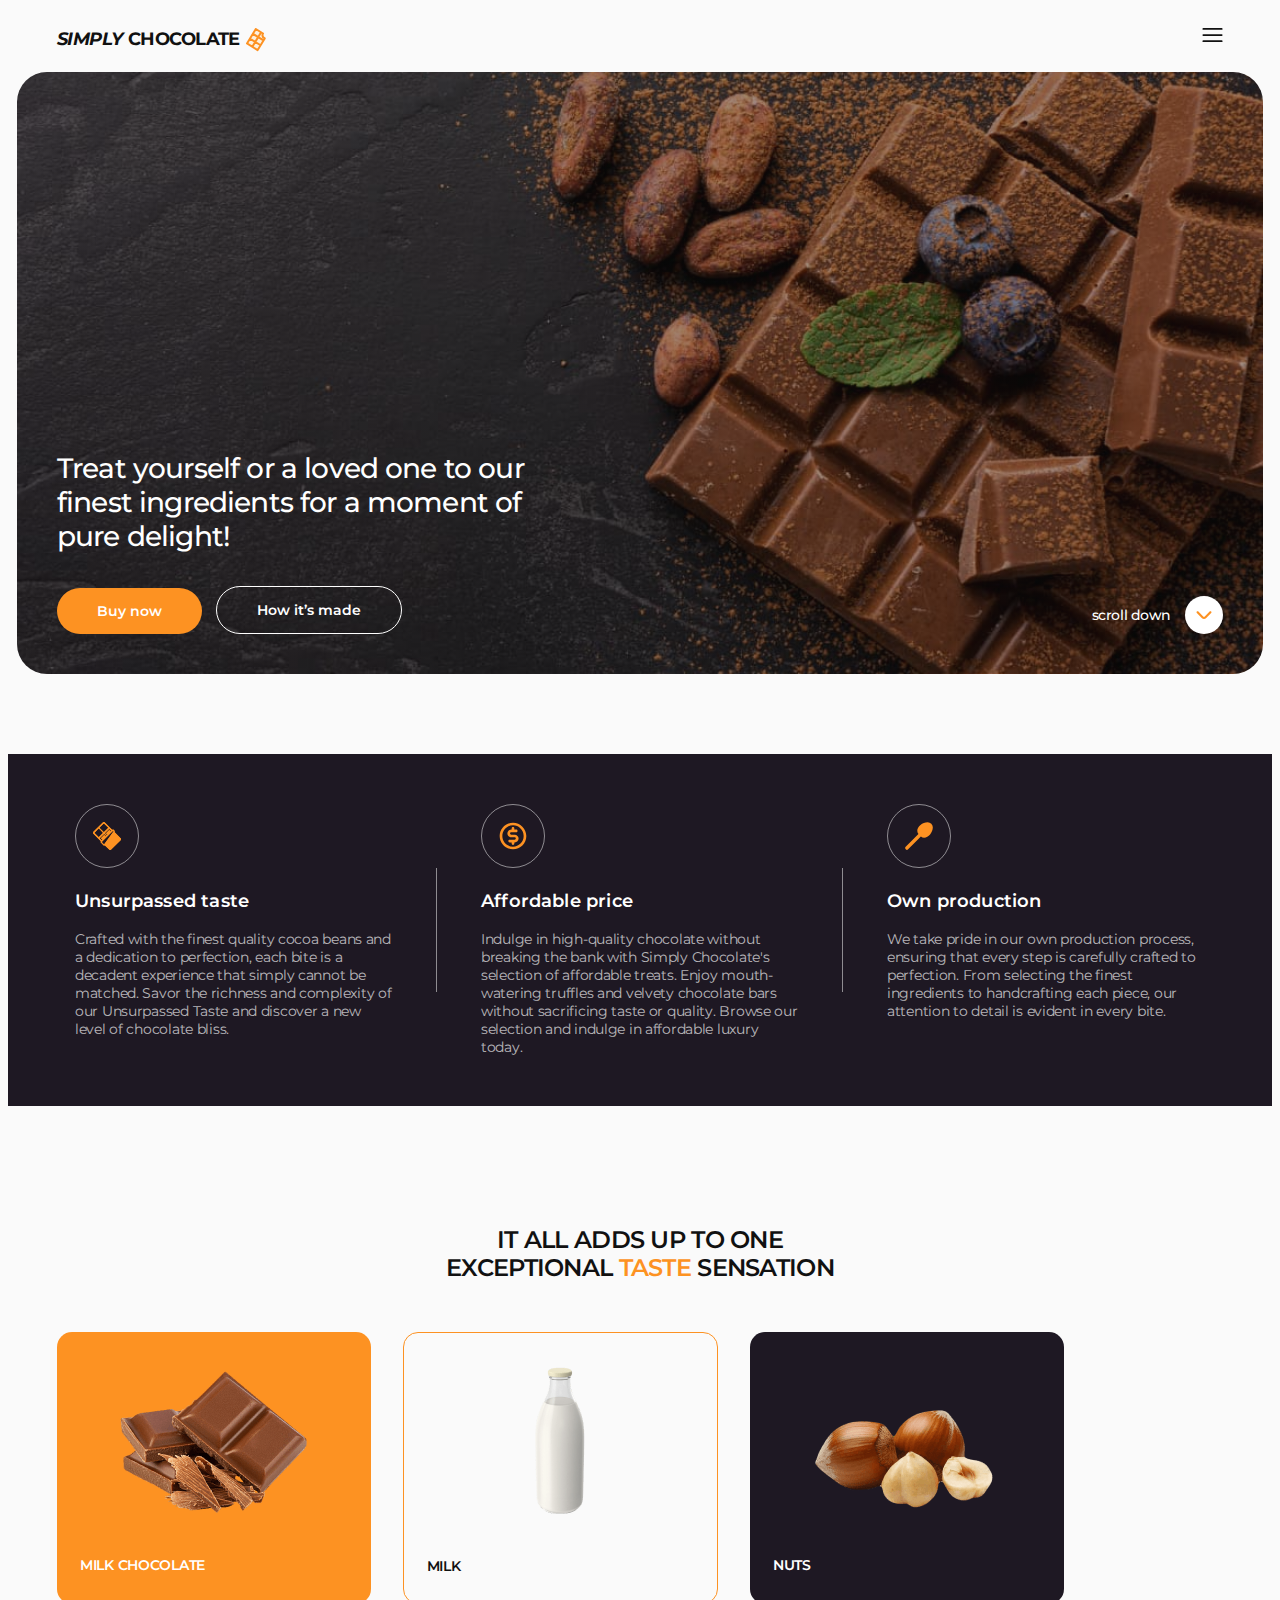
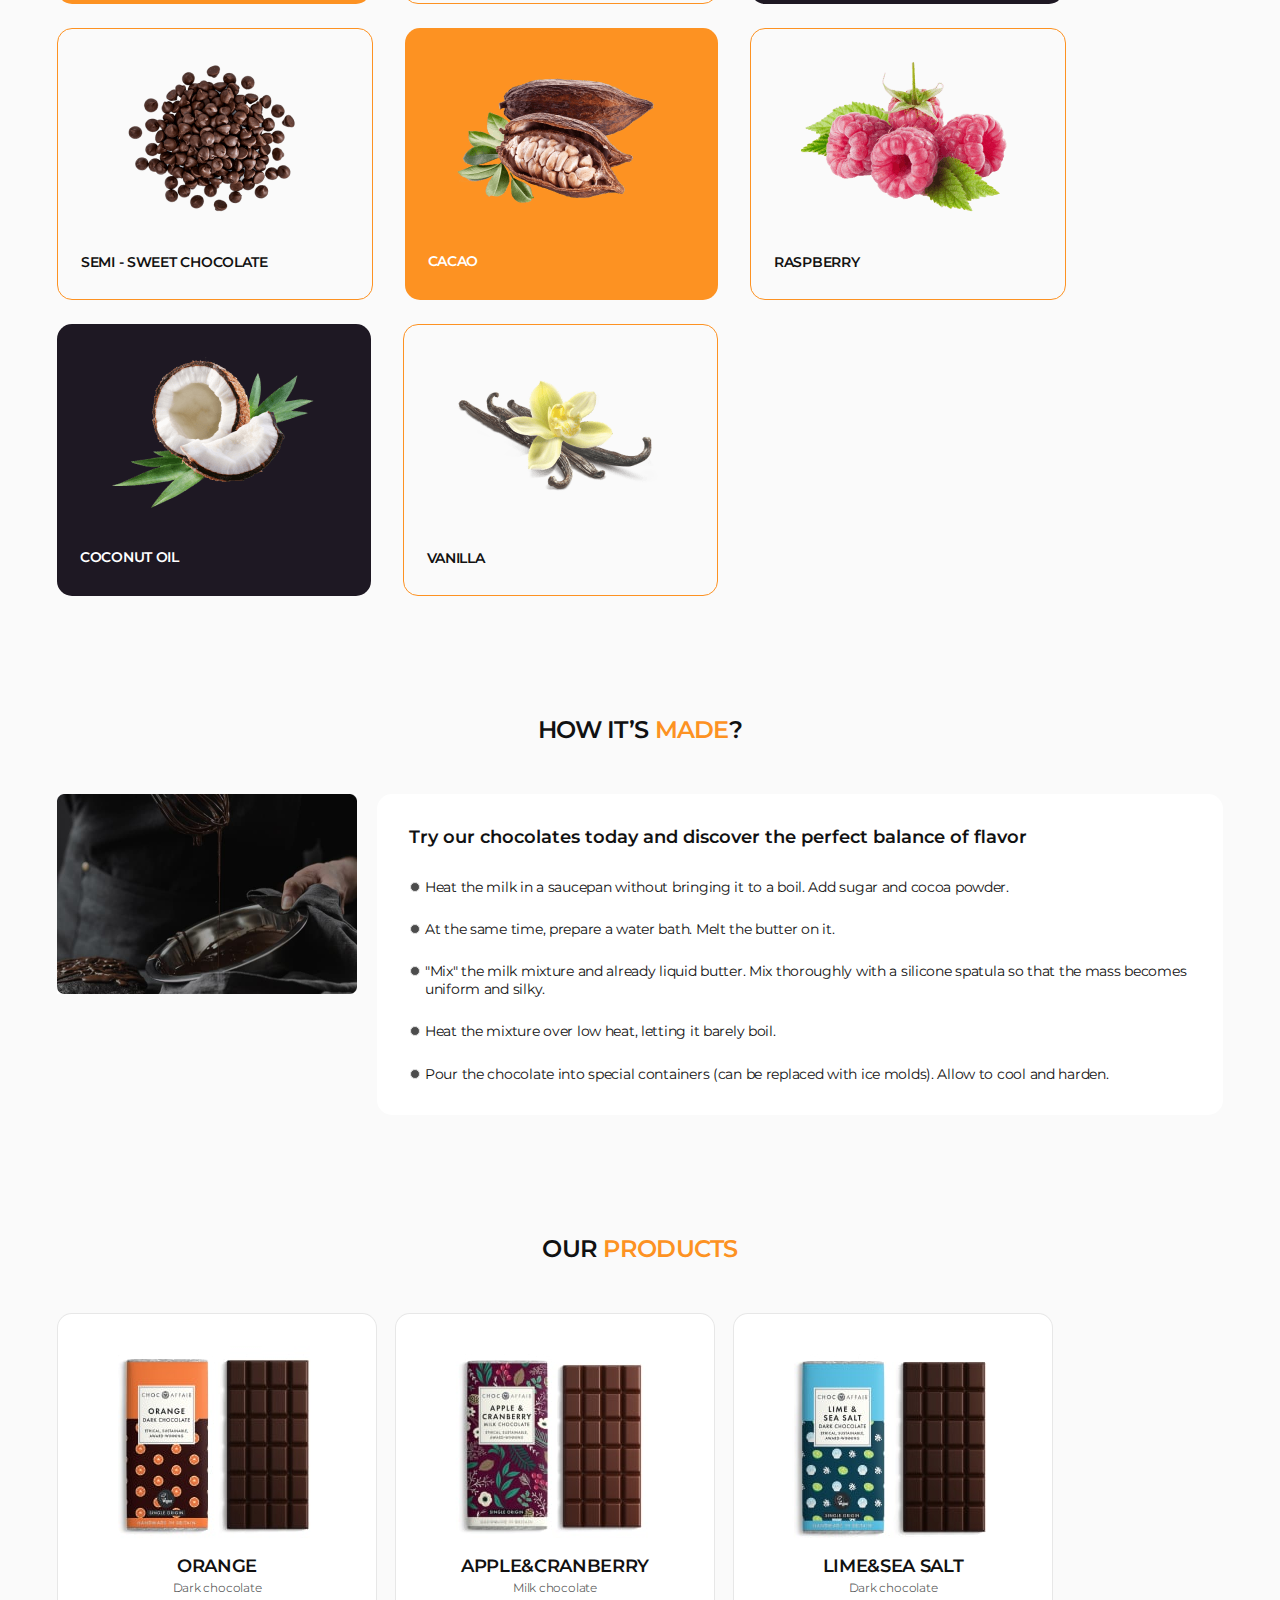
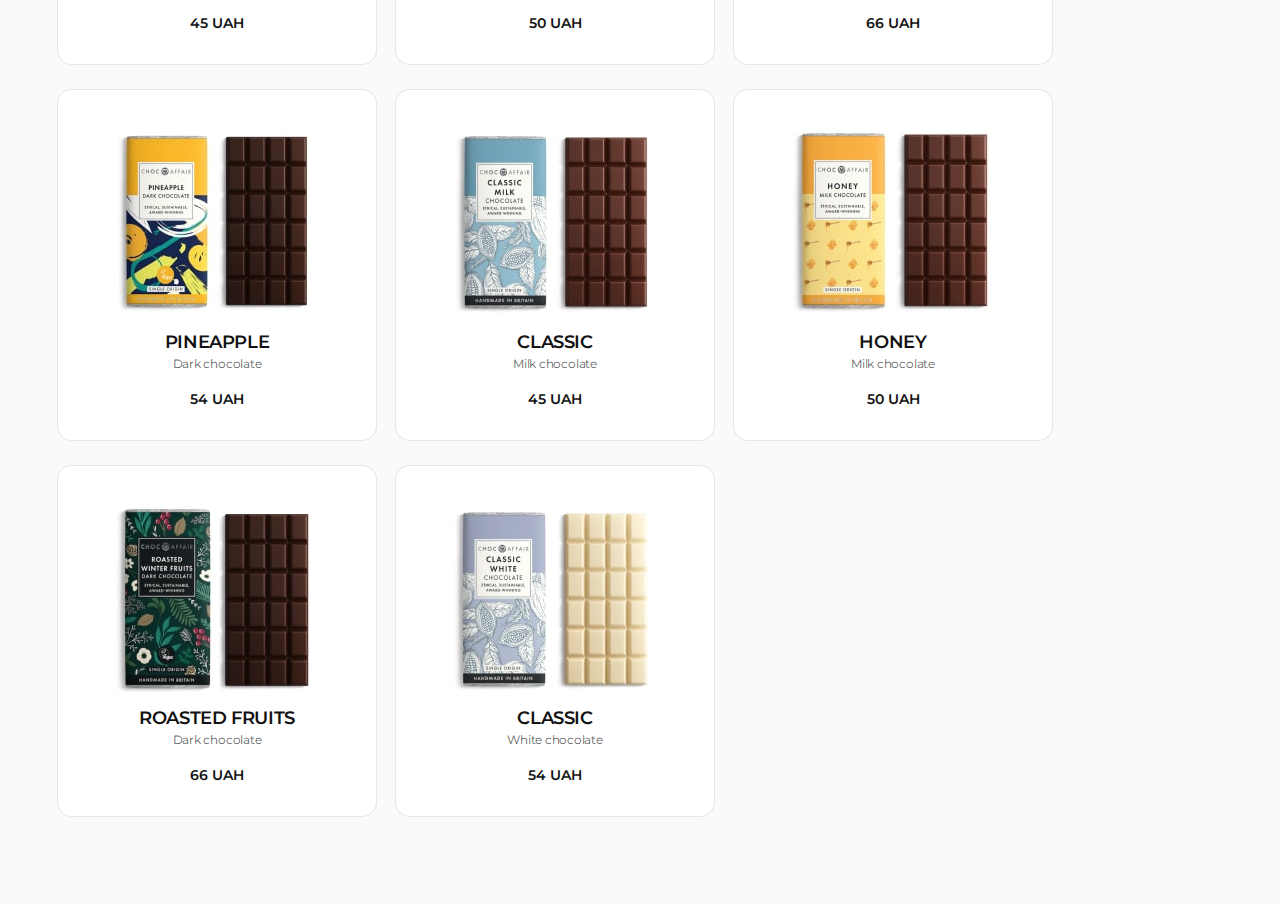
==== index.html @ cc2ca5e6 "mob-menu" ====
<!DOCTYPE html>
<html lang="en">

<head>
    <meta charset="UTF-8">
    <meta name="viewport" content="width=device-width, initial-scale=1.0">
    <title>Chocolate</title>

    <link rel="preconnect" href="https://fonts.googleapis.com">
    <link rel="preconnect" href="https://fonts.gstatic.com" crossorigin>
    <link href="https://fonts.googleapis.com/css2?family=Montserrat:ital,wght@0,100..900;1,100..900&display=swap"
        rel="stylesheet">

    <link rel="stylesheet" href="https://cdnjs.cloudflare.com/ajax/libs/modern-normalize/3.0.1/modern-normalize.min.css"
        integrity="sha512-q6WgHqiHlKyOqslT/lgBgodhd03Wp4BEqKeW6nNtlOY4quzyG3VoQKFrieaCeSnuVseNKRGpGeDU3qPmabCANg=="
        crossorigin="anonymous" referrerpolicy="no-referrer" />

    <link rel="stylesheet" href="./css/styles.css">

</head>

<body>
    <header class="header">
        <div class="container header-container">
            <nav class="header-navigation">
                <a class="header-logo link" href=""><span class="header-logo-italic">SIMPLY</span> CHOCOLATE<img
                        src="./images/logo-chocolate.svg" alt="litle logo"></a>
                <ul class="header-menu list">
                    <li class="header-menu-item"><a class="header-menu-link link" href="">Home</a></li>
                    <li class="header-menu-item"><a class="header-menu-link link" href="#made">How it’s made?</a></li>
                    <li class="header-menu-item"><a class="header-menu-link link" href="#loved">Chocolate is loved</a>
                    </li>
                </ul>
            </nav>
            <ul class="header-soc list">
                <li class="header-soc-item">
                    <a 
                    class="header-soc-link link"
                    href="" target="_blank"
                    rel="noopener noreferrer nofollow"
                    aria-label="Instagram">
                        <svg class="header-soc-icon" width="24" height="24">
                            <use href="./images/icons.svg#icon-Instagram"></use>
                        </svg>
                    </a></li>
                <li class="header-soc-item"><a class="header-soc-link link" href="" target="_blank"
                        rel="noopener noreferrer nofollow" aria-label="Facebook">
                        <svg class="header-soc-icon" width="24" height="24">
                            <use href="./images/icons.svg#icon-Facebook"></use>
                        </svg>
                    </a></li>
                <li class="header-soc-item"><a class="header-soc-link link" href="" target="_blank"
                        rel="noopener noreferrer nofollow" aria-label="Twitter">
                        <svg class="header-soc-icon" width="24" height="24">
                            <use href="./images/icons.svg#icon-Twitter"></use>
                        </svg>
                    </a></li>
            </ul>
            <button type="button" class="menu-open-btn">
                <svg class="header-menu-open-btn" width="28" height="28">
                    <use href="./images/icons.svg#icon-menu-open-btn"></use>
                </svg>
            </button>          
        </div>

        <div class="mob-menu">
            <div>
                <button type="button" class="menu-close-btn">
                    <svg class="mob-menu-close-btn" width="28" height="28">
                        <use href="./images/icons.svg#icon-x-close-1"></use>
                    </svg>
                </button>
                <ul class="mob-menu-list list">
                    <li class="mob-menu-item"><a class="mob-menu-link link" href="">Home</a></li>
                    <li class="mob-menu-item"><a class="mob-menu-link link" href="#made">How it’s made?</a></li>
                    <li class="mob-menu-item"><a class="mob-menu-link link" href="#loved">Chocolate is loved</a>
                    </li>
                </ul>
            </div>
            <ul class="mob-soc list">
                <li class="mob-soc-item">
                    <a 
                    class="mob-soc-link link"
                    href="" target="_blank"
                    rel="noopener noreferrer nofollow"
                    aria-label="Instagram">
                        <svg class="mob-soc-icon" width="24" height="24">
                            <use href="./images/icons.svg#icon-Instagram"></use>
                        </svg>
                    </a></li>
                <li class="mob-soc-item"><a class="mob-soc-link link" href="" target="_blank"
                        rel="noopener noreferrer nofollow" aria-label="Facebook">
                        <svg class="mob-soc-icon" width="24" height="24">
                            <use href="./images/icons.svg#icon-Facebook"></use>
                        </svg>
                    </a></li>
                <li class="mob-soc-item"><a class="mob-soc-link link" href="" target="_blank"
                        rel="noopener noreferrer nofollow" aria-label="Twitter">
                        <svg class="mob-soc-icon" width="24" height="24">
                            <use href="./images/icons.svg#icon-Twitter"></use>
                        </svg>
                    </a></li>
            </ul>
        </div>
        
    </header>
    <main>
        <section class="hero">
            <div class="container hero-container">
                <h1 class="hero-title">Treat yourself or a loved one to
                    our finest ingredients for a moment
                    of pure delight!</h1>
                <div class="hero-buttons">
                    <button class="hero-bye-btn" type="button">Buy now</button>
                    <a href="#made" class="hero-anchor-btn link">How it’s made</a>
                    <a href="#footer" class="hero-bottom-btn link">scroll down</a>
                </div>
            </div>
        </section>
        <section class="features">
            <div class="container">
                <h2 class="visually-hidden">Features</h2>
                <ul class="features-list list">
                    <li class="features-item">
                        <div class="feature-icon-wrap">
                            <svg class="feature-icon" width="28" height="28">
                                <use href="./images/icons.svg#icon-Chocolate-bar"></use>
                            </svg>
                        </div>
                        <h3 class="features-subtitle">Unsurpassed taste</h3>
                        <p class="features-text">Crafted with the finest quality cocoa beans and a dedication to
                            perfection,
                            each bite is a
                            decadent experience that simply cannot be matched. Savor the richness and complexity of our
                            Unsurpassed Taste and discover a new level of chocolate bliss.</p>
                    </li>
                    <li class="features-item">
                        <div class="feature-icon-wrap">
                            <svg class="feature-icon" width="28" height="28">
                                <use href="./images/icons.svg#icon-Coin"></use>
                            </svg>
                        </div>
                        <h3 class="features-subtitle">Affordable price</h3>
                        <p class="features-text">Indulge in high-quality chocolate without breaking the bank with Simply
                            Chocolate's selection of
                            affordable treats. Enjoy mouth-watering truffles and velvety chocolate bars without
                            sacrificing
                            taste or quality. Browse our selection and indulge in affordable luxury today.</p>
                    </li>
                    <li class="features-item">
                        <div class="feature-icon-wrap">
                            <svg class="feature-icon" width="28" height="28">
                                <use href="./images/icons.svg#icon-Spoon"></use>
                            </svg>
                        </div>
                        <h3 class="features-subtitle">Own production</h3>
                        <p class="features-text">We take pride in our own production process, ensuring that every step
                            is
                            carefully crafted to
                            perfection. From selecting the finest ingredients to handcrafting each piece, our attention
                            to
                            detail is evident in every bite.</p>
                    </li>
                </ul>
            </div>
        </section>
        <section class="taste">
            <div class="container">
                <h2 class="taste-title section-title">It all adds up to one exceptional <span>taste</span> sensation
                </h2>
                <ul class="taste-list list">
                    <li class="taste-item">
                        <img class="taste-img" 
                        srcset="
                        ./images/taste-img-1.png 1x, 
                        ./images/taste-img-1-2x.png 2x"
                        src="./images/taste-img-1.png" alt="Milk chocolate" width="214"
                            height="160">
                        <h3 class="taste-subtitle">Milk chocolate</h3>
                    </li>
                    <li class="taste-item">
                        <img class="taste-img" 
                        srcset="
                        ./images/taste-img-2.png 1x, 
                        ./images/taste-img-2-2x.png 2x"
                        src="./images/taste-img-2.png" alt="Milk" width="214" height="160">
                        <h3 class="taste-subtitle">Milk</h3>
                    </li>
                    <li class="taste-item">                        
                        <img class="taste-img" 
                        srcset="
                        ./images/taste-img-3.png 1x, 
                        ./images/taste-img-3-2x.png 2x"
                        src="./images/taste-img-3.png" alt="Nuts" width="214" height="160">
                        <h3 class="taste-subtitle">Nuts</h3>
                    </li>
                    <li class="taste-item">                        
                        <img class="taste-img" 
                        srcset="
                        ./images/taste-img-4.png 1x, 
                        ./images/taste-img-4-2x.png 2x"
                        src="./images/taste-img-4.png" alt="Semi - sweet chocolate" width="214"
                            height="160">
                        <h3 class="taste-subtitle">Semi - sweet chocolate</h3>
                    </li>
                    <li class="taste-item">                        
                        <img class="taste-img" 
                        srcset="
                        ./images/taste-img-5.png 1x, 
                        ./images/taste-img-5-2x.png 2x"
                        src="./images/taste-img-5.png" alt="Cacao" width="214" height="160">
                        <h3 class="taste-subtitle">Cacao</h3>
                    </li>
                    <li class="taste-item">                        
                        <img class="taste-img" 
                        srcset="
                        ./images/taste-img-6.png 1x, 
                        ./images/taste-img-6-2x.png 2x"
                        src="./images/taste-img-6.png" alt="Raspberry" width="214" height="160">
                        <h3 class="taste-subtitle">Raspberry</h3>
                    </li>
                    <li class="taste-item">
                        <img class="taste-img" 
                        srcset="
                        ./images/taste-img-7.png 1x, 
                        ./images/taste-img-7-2x.png 2x"
                        src="./images/taste-img-7.png" alt="Coconut oil" width="214"
                            height="160">
                        <h3 class="taste-subtitle">Coconut oil</h3>
                    </li>
                    <li class="taste-item">
                        <img class="taste-img" 
                        srcset="
                        ./images/taste-img-8.png 1x, 
                        ./images/taste-img-8-2x.png 2x"
                        src="./images/taste-img-8.png" alt="Vanilla" width="214"
                            height="160">
                        <h3 class="taste-subtitle">Vanilla</h3>
                    </li>
                </ul>
            </div>
        </section>
        <section class="made" id="made">
            <div class="container">
                <h2 class="made-title section-title">How it’s <span>made</span>?</h2>
                <div class="made-wrap">
                    <picture class="made-picture">
                        <source srcset="./images/made-image.jpg 1x, ./images/made-image.jpg 2x" media="(min-width: 1166px)">
                        <source srcset="./images/made-image-tab.jpg 1x, ./images/made-image-tab.jpg 2x" media="(min-width: 768px)">
                        <source srcset="./images/made-image-mob.jpg 1x, ./images/made-image-mob.jpg 2x" media="(max-width: 767px)">
                        <img class="made-img" src="./images/made-image-tab.jpg.jpg" alt="liquid chocolate" width="614" height="400">
                    </picture>
                    <div class="made-content">
                        <h3 class="made-subtitle">Try our chocolates today and discover the perfect balance of flavor
                        </h3>
                        <ul class="made-list list">
                            <li class="made-item">
                                <p class="made-item-text">Heat the milk in a saucepan without bringing it to a boil. Add
                                    sugar and
                                    cocoa powder.</p>
                            </li>
                            <li class="made-item">
                                <p class="made-item-text">At the same time, prepare a water bath. Melt the butter on it.
                                </p>
                            </li>
                            <li class="made-item">
                                <p class="made-item-text">"Mix" the milk mixture and already liquid butter. Mix
                                    thoroughly with a
                                    silicone spatula so that
                                    the mass becomes uniform and silky.</p>
                            </li>
                            <li class="made-item">
                                <p class="made-item-text">Heat the mixture over low heat, letting it barely boil.</p>
                            </li>
                            <li class="made-item">
                                <p class="made-item-text">Pour the chocolate into special containers (can be replaced
                                    with ice
                                    molds). Allow to cool and
                                    harden.</p>
                            </li>
                        </ul>
                    </div>
                </div>
            </div>
        </section>
        <section class="products">
            <div class="container">
                <h2 class="products-title section-title">Our <span>products</span></h2>
                <ul class="products-list list">
                    <li class="products-item">
                        <img class="products-img" 
                        srcset="
                        ./images/products-img-1.jpg 1x, 
                        ./images/products-img-1-2x.jpg 2x"
                        src="./images/products-img-1.jpg" alt="Orange" width="230"
                            height="201">
                        <h3 class="products-subtitle">Orange</h3>
                        <p class="products-item-text">Dark chocolate</p>
                        <span class="products-item-price">45 UAH</span>
                    </li>
                    <li class="products-item">
                        <img class="products-img" 
                        srcset="
                        ./images/products-img-2.jpg 1x, 
                        ./images/products-img-2-2x.jpg 2x"
                        src="./images/products-img-2.jpg" alt="Apple&cranberry" width="230"
                            height="201">
                        <h3 class="products-subtitle">Apple&cranberry</h3>
                        <p class="products-item-text">Milk chocolate</p>
                        <span class="products-item-price">50 UAH</span>
                    </li>
                    <li class="products-item">
                        <img class="products-img" 
                        srcset="
                        ./images/products-img-3.jpg 1x, 
                        ./images/products-img-3-2x.jpg 2x"
                        src="./images/products-img-3.jpg" alt="Lime&sea salt" width="230"
                            height="201">
                        <h3 class="products-subtitle">Lime&sea salt</h3>
                        <p class="products-item-text">Dark chocolate</p>
                        <span class="products-item-price">66 UAH</span>
                    </li>
                    <li class="products-item">
                        <img class="products-img" 
                        srcset="
                        ./images/products-img-4.jpg 1x, 
                        ./images/products-img-4-2x.jpg 2x"
                        src="./images/products-img-4.jpg" alt="Pineapple" width="230"
                            height="201">
                        <h3 class="products-subtitle">Pineapple</h3>
                        <p class="products-item-text">Dark chocolate</p>
                        <span class="products-item-price">54 UAH</span>
                    </li>
                    <li class="products-item">
                        <img class="products-img" 
                        srcset="
                        ./images/products-img-5.jpg 1x, 
                        ./images/products-img-5-2x.jpg 2x"
                        src="./images/products-img-5.jpg" alt="Classic" width="230"
                            height="201">
                        <h3 class="products-subtitle">Classic</h3>
                        <p class="products-item-text">Milk chocolate</p>
                        <span class="products-item-price">45 UAH</span>
                    </li>
                    <li class="products-item">
                        <img class="products-img" 
                        srcset="
                        ./images/products-img-6.jpg 1x, 
                        ./images/products-img-6-2x.jpg 2x"
                        src="./images/products-img-6.jpg" alt="Honey" width="230"
                            height="201">
                        <h3 class="products-subtitle">Honey</h3>
                        <p class="products-item-text">Milk chocolate</p>
                        <span class="products-item-price">50 UAH</span>
                    </li>
                    <li class="products-item">
                        <img class="products-img" 
                        srcset="
                        ./images/products-img-7.jpg 1x, 
                        ./images/products-img-7-2x.jpg 2x"
                        src="./images/products-img-7.jpg" alt="Roasted fruits" width="230"
                            height="201">
                        <h3 class="products-subtitle">Roasted fruits</h3>
                        <p class="products-item-text">Dark chocolate</p>
                        <span class="products-item-price">66 UAH</span>
                    </li>
                    <li class="products-item">
                        <img class="products-img" 
                        srcset="
                        ./images/products-img-8.jpg 1x, 
                        ./images/products-img-8-2x.jpg 2x"
                        src="./images/products-img-8.jpg" alt="Classic" width="230"
                            height="201">
                        <h3 class="products-subtitle">Classic</h3>
                        <p class="products-item-text">White chocolate</p>
                        <span class="products-item-price">54 UAH</span>
                    </li>
                </ul>
            </div>
        </section>
        <!-- <section class="sellers">
            <div class="container">
                <h2 class="sellers-title section-title"><span>Top</span> sellers</h2>
                <ul class="sellers-list list">
                    <li class="sellers-item">
                        <div class="sellers-cover-wrap">
                            <img class="sellers-img" src="./images/sellers-img-1.jpg" alt="Chocolate with nuts"
                                width="368" height="464">
                            <div class="sellers-text-wrap">
                                <p class="sellers-cover-text">Chocolate with nuts is a delectable combination that brings together the smoothness of chocolate and the crunchiness of nuts. Whether it's milk chocolate, dark chocolate, or white chocolate, the addition of nuts adds a whole new dimension of flavor and texture.</p>
                            </div>
                        </div>
                        <h3 class="sellers-subtitle">Chocolate with nuts</h3>
                    </li>
                    <li class="sellers-item">
                        <div class="sellers-cover-wrap">
                            <img class="sellers-img" src="./images/sellers-img-2.jpg" alt="Chocolate with fruits"
                                width="368" height="464">
                            <div class="sellers-text-wrap">
                                <p class="sellers-cover-text">Chocolate with fruit is an unbeatable combination of two
                                    of the tastiest things in the world. This dessert combines delicate and aromatic
                                    chocolate with fresh and juicy fruits, creating a true poetry of taste.</p>
                            </div>
                        </div>
                        <h3 class="sellers-subtitle">Chocolate with fruits</h3>
                    </li>
                    <li class="sellers-item">
                        <div class="sellers-cover-wrap">
                            <img class="sellers-img" src="./images/sellers-img-3.jpg" alt="Dark chocolate"
                                width="368" height="464">
                            <div class="sellers-text-wrap">
                                <p class="sellers-cover-text">Dark chocolate is a rich and indulgent treat that is beloved by many chocolate enthusiasts. It is made from cocoa beans, which are roasted, ground, and then processed to produce chocolate liquor. Dark chocolate contains a higher percentage of cocoa solids compared to milk chocolate.</p>
                            </div>
                        </div>
                        <h3 class="sellers-subtitle">Dark chocolate</h3>
                    </li>
                </ul>
            </div>
        </section> -->
        <!-- <section class="loved" id="loved">
            <div class="container">
                <h2 class="loved-title section-title"><span>Chocolate</span> is loved</h2>
                <ul class="loved-list list">
                    <li class="loved-item">
                        <img class="loved-img" src="./images/loved-img-1.jpg" alt="" width="80" height="80">
                        <h3 class="loved-subtitle">Victoria Dobrzhanska</h3>
                        <p class="loved-item-text">I love this chocolate bar. Perfect combination of light crispy wafer,
                            covered in a thin layer
                            chocolate.</p>
                    </li>
                    <li class="loved-item">
                        <img class="loved-img" src="./images/loved-img-2.jpg" alt="" width="80" height="80">
                        <h3 class="loved-subtitle">Nazar Babenko</h3>
                        <p class="loved-item-text">This chocolate confection is a delight! A delight! The wafer is light
                            and
                            crisp, the hazelnut
                            cream is smooth, and the chocolate is good.</p>
                    </li>
                    <li class="loved-item">
                        <img class="loved-img" src="./images/loved-img-3.jpg" alt="" width="80" height="80">
                        <h3 class="loved-subtitle">Olena Kampusch</h3>
                        <p class="loved-item-text"> Chocolate is a family favourite treat. Love the delicious smooth
                            chocolate and the creaminess
                            inside. The wafer is soft but crunchy.</p>
                    </li>
                </ul>
                <button class="loved-btn" type="button">Leave a review</button>
            </div>
        </section> -->
    </main>
    <!-- <footer class="footer" id="footer">
        <div class="container">
            <div class="footer-top">
                <p class="footer-text"><span>Chocolate</span> a delicious cure for a bad day</p>
                <div class="footer-top-right">
                    <div class="footer-soc-wrap">
                        <p class="footer-subtitle">Social networks</p>
                        <ul class="footer-soc-list list">
                            <li class="footer-soc-item"><a class="footer-soc-link link" href="" target="_blank"
                                    rel="noopener norefferer nofollow">
                                    <svg class="footer-soc-icon" width="24" height="24">
                                        <use href="./images/icons.svg#icon-Instagram"></use>
                                    </svg>
                                </a></li>
                            <li class="footer-soc-item"><a class="footer-soc-link link" href="" target="_blank"
                                    rel="noopener norefferer nofollow">
                                    <svg class="footer-soc-icon" width="24" height="24">
                                        <use href="./images/icons.svg#icon-Facebook"></use>
                                    </svg>
                                </a></li>
                            <li class="footer-soc-item"><a class="footer-soc-link link" href="" target="_blank"
                                    rel="noopener norefferer nofollow">
                                    <svg class="footer-soc-icon" width="24" height="24">
                                        <use href="./images/icons.svg#icon-Twitter"></use>
                                    </svg>
                                </a></li>
                        </ul>
                    </div>
                    <div class="footer-address-wrap">
                        <p class="footer-subtitle">Contact us</p>
                        <address class="footer-address">
                            <ul class="footer-address-list list">
                                <li class="footer-address-item"><a class="footer-address-link link"
                                        href="tel:+380684439426">+380
                                        (68) 443-94-26</a></li>
                                <li class="footer-address-item"><a class="footer-address-link link"
                                        href="mailto:simplychoc@gmail.com">simplychoc@gmail.com</a></li>
                            </ul>
                        </address>
                    </div>
                </div>
            </div>
            <div class="footer-bottom">
                <nav class="footer-navigation">
                    <ul class="footer-menu-list list">
                        <li class="footer-menu-item"><a class="footer-menu-link link" href="#">Home</a></li>
                        <li class="footer-menu-item"><a class="footer-menu-link link" href="#made">How it’s made?</a></li>
                        <li class="footer-menu-item"><a class="footer-menu-link link" href="#loved">Chocolate is loved</a>
                        </li>
                    </ul>
                </nav>
                <form class="footer-form">
                    <label aria-label="footer input">
                        <input
                        type="email"
                        name="footer-email"
                        placeholder="Enter your email"
                        class="footer-form-input">
                    </label>
                    <button type="submit" class="footer-form-btn">Subscribe</button>
                </form>
            </div>
        </div>
    </footer> -->
    <!-- <div class="backdrop">
        <div class="modal">
            <button class="modal-btn" type="button">
                <svg class="modal-btn-icon" width="28" height="28">
                    <use href="./images/icons.svg#icon-x-close-1"></use>
                </svg>
            </button>
            <p class="modal-title section-title">Leave a review about <span>our chocolate</span></p>
            <form class="modal-form">
                <div class="modal-field">
                    <label for="user-name" class="modal-label">Name</label>
                    <div class="input-wrap">
                        <input
                            type="text"
                            name="user-name"
                            class="modal-input"
                            placeholder="Enter name"
                            required
                            minlength="2"
                            id="user-name">
                            <svg class="modal-icon" width="24" height="24">
                                <use href="./images/icons.svg#icon-user"></use>
                            </svg>
                    </div>
                </div>
                <div class="modal-field">
                    <label for="user-email" class="modal-label">Email</label>
                    <div class="input-wrap">
                        <input
                            type="email"
                            name="user-email"
                            class="modal-input"
                            placeholder="Enter email"
                            required
                            id="user-email">
                            <svg class="modal-icon" width="24" height="24">
                                <use href="./images/icons.svg#icon-mail"></use>
                            </svg>
                    </div>
                </div>
                <div class="modal-field">
                    <label for="user-phone" class="modal-label">Phone number</label>
                    <div class="input-wrap">
                        <input
                            type="tel"
                            name="user-phone"
                            class="modal-input"
                            placeholder="Enter phone number"
                            required
                            id="user-phone">
                            <svg class="modal-icon" width="24" height="24">
                                <use href="./images/icons.svg#icon-Vector"></use>
                            </svg>
                    </div>
                </div>

                <div class="modal-field">
                    <label for="user-text" class="modal-label">Comment</label>
                    <textarea 
                    name="user-text"
                    id="user-text"
                    class="modal-textarea"
                    placeholder="Enter text"></textarea>
                </div>

                <div class="modal-field">
                    <input class="modal-check visually-hidden" type="checkbox" name="terms" id="terms" required>
                    <label class="check-text" for="terms">
                        <span class="check-text-box">
                            <svg class="check-text-icon" width="10" height="10">
                                <use href="./images/icons.svg#icon-icon-4"></use>
                            </svg>
                        </span>I accept the terms and conditions of the <a href="">Privacy Policy</a>
                    </label>
                </div>

                <button type="submit" class="modal-form-btn">Send</button>
            </form>
        </div>
    </div> -->

</body>

</html>
---- css/styles.css ----
body {
    font-family: "Montserrat", sans-serif;
    background-color: #FAFAFA;
}

p,
h1,
h2,
h3,
h4,
h5,
h6 {
    margin-top: 0;
    margin-bottom: 0;
}

ul,
ol {
    margin-top: 0;
    margin-bottom: 0;
    padding-left: 0;
}

img {
    display: block;
    max-width: 100%;
    height: auto;
}

.list {
    list-style: none;
}

.link {
    text-decoration: none;
}

.visually-hidden {
    position: absolute;
    width: 1px;
    height: 1px;
    margin: -1px;
    border: 0;
    padding: 0;

    white-space: nowrap;
    clip-path: inset(100%);
    clip: rect(0 0 0 0);
    overflow: hidden;
}

.container {
    width: 100%;
    max-width: 1166px;
    padding-left: 15px;
    padding-right: 15px;
    margin: 0 auto;
}

.section-title {
    font-weight: 600;
    font-size: 20px;
    line-height: 1.2;
    letter-spacing: -0.03em;
    text-transform: uppercase;
    text-align: center;
    color: #111111;
}

.section-title span {
    color: #FD9222;
}

/**================ HEADER =================  */

.header {
    padding-top: 20px;
    padding-bottom: 20px;
}

.header-container {
    display: flex;
    gap: 90px;
}

.header-logo {
    display: flex;
    align-items: center;
    gap: 4px;
    font-weight: 700;
    font-size: 18px;
    line-height: 1.11;
    letter-spacing: -0.03em;
    color: #111111;
}

.header-navigation {
    display: flex;
    flex-grow: 1;
    justify-content: space-between;
}

.header-logo-italic {
    font-style: italic;
}

.header-menu {
    display: none;
    gap: 24px;
    align-items: center;
}

.header-menu-item {}

.header-menu-link {
    font-weight: 500;
    font-size: 14px;
    line-height: 1.14;
    letter-spacing: -0.02em;
    color: #111111;
    transition: color 300ms ease;
}

.header-menu-link:hover,
.header-menu-link:focus {
    color: #FD9222;
}

.header-soc {
    display: none;
    align-items: center;
    gap: 14px;
}

.header-soc-item {
    width: 40px;
    height: 40px;
}

.header-soc-link {
    width: 100%;
    height: 100%;
    border: 1px solid rgba(17, 17, 17, 0.1);
    border-radius: 10px;
    display: flex;
    align-items: center;
    justify-content: center;
    transition: border 300ms linear;
}

.header-soc-icon {
    fill: #111111;
    transition: fill 300ms linear;
}

.header-soc-link:hover,
.header-soc-link:focus {
    border: 1px solid rgba(253, 146, 34, 0.1);
}

.header-soc-link:hover .header-soc-icon,
.header-soc-link:focus .header-soc-icon {
    fill: #FD9222;
}

.menu-open-btn {
    display: flex;
    align-items: center;
    padding: 0;
    width: 21px;
    height: 14px;
    background-color: transparent;
    border: none;
}

.header-menu-open-btn {
    fill: transparent;
    stroke: #111111;
}

.mob-menu {
    position: fixed;
    z-index: 1;
    top: 0;
    left: 0;
    width: 100vw;
    height: 100vh;
    background-color: #1E1823;
    padding: 20px;
    display: flex;
    flex-direction: column;
    justify-content: space-between;
    overflow: auto;
    opacity: 0;
    visibility: hidden;
    pointer-events: auto;
}

.menu-close-btn {
    display: flex;
    align-items: center;
    justify-content: center;
    padding: 0;
    width: 22px;
    height: 22px;
    background-color: transparent;
    border: none;

    margin-left: auto;
    margin-bottom: 88px;
}

.mob-menu-close-btn {
    fill: transparent;
    stroke: #FFFFFF;
}

.mob-menu-list {
    margin-bottom: 50px;
}

.mob-menu-item {
    margin-bottom: 24px;
}

.mob-menu-link {
    font-weight: 500;
    font-size: 14px;
    line-height: 1.14;
    letter-spacing: -0.02em;
    color: #FFFFFF;
}

.link {}

.mob-soc {
    display: flex;
    gap: 14px;
}

.mob-soc-item {
    width: 40px;
    height: 40px;
}

.mob-soc-link {
    width: 100%;
    height: 100%;
    display: flex;
    align-items: center;
    justify-content: center;
    border: 1px solid rgba(255, 255, 255, 0.1);
    border-radius: 10px;
}

.mob-soc-icon {
    fill: #FFFFFF;
}






/**=======================================  */
/**================ HERO =================  */

.hero {
    padding-bottom: 80px;
}

.hero-container {
    background: rgba(17, 17, 17, 0.6);
    background-image: linear-gradient(rgba(17, 17, 17, 0.4), rgba(17, 17, 17, 0.4)), url(../images/bg_main-mob.jpg);
    background-repeat: no-repeat;
    background-position: center;
    background-size: cover;
    padding: 395px 20px 20px 20px;
    border-radius: 30px;
}

@media (min-device-pixel-ratio:2),
(min-resolution: 192dpi),
(min-resolution: 2dppx) {
    .hero-container {
        background: rgba(17, 17, 17, 0.6);
        background-image: linear-gradient(rgba(17, 17, 17, 0.4), rgba(17, 17, 17, 0.4)), url(../images/bg_main-mob-2x.jpg);
    }
}

.hero-title {
    font-weight: 500;
    font-size: 20px;
    line-height: 1.21;
    letter-spacing: -0.03em;
    color: #FFFFFF;
    margin-bottom: 32px;
    max-width: 484px;
}

.hero-buttons {
    display: flex;
    align-items: flex-end;
    flex-wrap: wrap;
    row-gap: 32px;
}

.hero-bye-btn {
    font-family: inherit;
    font-weight: 600;
    font-size: 14px;
    color: #FFFFFF;
    cursor: pointer;
    background-color: #FD9222;
    border-radius: 100px;
    padding: 12px 28px;
    border: none;
    margin-right: 14px;
    transition: color 300ms linear, background-color 300ms linear;
}

.hero-bye-btn:hover,
.hero-bye-btn:focus {
    color: #FD9222;
    background-color: #FCF1E0;
}

.hero-anchor-btn {
    font-weight: 600;
    font-size: 14px;
    color: #FFFFFF;
    border: 1px solid #FFFFFF;
    border-radius: 100px;
    padding: 12px 28px;
    transition: color 300ms linear, border-color 300ms linear;
}

.hero-anchor-btn:hover,
.hero-anchor-btn:focus {
    color: #FD9222;
    border: 1px solid #FD9222;
}

.hero-bottom-btn {
    font-weight: 500;
    font-size: 14px;
    line-height: 1.29;
    letter-spacing: -0.03em;
    color: #FFFFFF;
    display: flex;
    align-items: center;
    gap: 14px;
    transition: color 300ms linear;
}

.hero-bottom-btn:hover {
    color: #FD9222;
}

.hero-bottom-btn::after {
    content: '';
    width: 38px;
    height: 38px;
    background-color: #FFFFFF;
    border-radius: 50%;

    background-image: url(../images/angle-small-left.svg);
    background-repeat: no-repeat;
    background-position: center;
    background-size: 16px;
    transition-duration: 300ms;
}

.hero-bottom-btn:hover::after {
    background-size: 22px;
}

/**===========================================  */
/**================ FEATURES =================  */

.features {
    background-color: #1E1823;
    padding-top: 20px;
    padding-bottom: 20px;
}

.features-list {
    display: flex;
    gap: 20px;
    flex-wrap: wrap;
}

.features-item {
    width: 100%;
    position: relative;
    padding-right: 28px;
}

.feature-icon-wrap {
    border: 1px solid rgba(255, 255, 255, 0.5);
    border-radius: 50%;
    width: 62px;
    height: 62px;
    display: flex;
    align-items: center;
    justify-content: center;
    margin-bottom: 22px;
}

.feature-icon {
    fill: #FD9222;
}

.features-item:not(:last-child)::after {
    content: '';
    display: none;
    position: absolute;
    top: 50%;
    transform: translateY(-50%);
    right: -44px;
    width: 1px;
    height: 124px;
    background-color: rgba(255, 255, 255, 0.5);
}

.features-subtitle {
    font-weight: 600;
    font-size: 18px;
    letter-spacing: 0.01em;
    color: #FFFFFF;
    margin-bottom: 18px;
}

.features-text {
    font-size: 14px;
    line-height: 1.29;
    letter-spacing: -0.02em;
    color: rgba(255, 255, 255, 0.7);
}

/**========================================  */
/**================ TASTE =================  */

.taste {
    padding-top: 80px;
}

.taste-title {
    max-width: 412px;
    margin: 0 auto;
    margin-bottom: 50px;
}

.taste-list {
    display: flex;
    flex-wrap: wrap;
    gap: 20px;
}

.taste-item {
    border-radius: 15px;
    width: 100%;
    padding: 28px 23px;
}

.taste-item:not(:nth-child(-n+4)) {
    display: none;
}

.taste-item:nth-child(4n+1) {
    background-color: #FD9222;
}

.taste-item:nth-child(even) {
    border: 1px solid #FD9222;
    border-radius: 15px;
}

.taste-item:nth-child(4n+3) {
    background-color: #1E1823;
}

.taste-item:nth-child(odd) .taste-subtitle {
    color: #FFFFFF;
}

.taste-img {
    margin: 0 auto;
    margin-bottom: 36px;
}

.taste-subtitle {
    font-weight: 600;
    font-size: 14px;
    line-height: 1.29;
    letter-spacing: -0.02em;
    text-transform: uppercase;
    color: #111111;
}

/**=======================================  */
/**================ MADE =================  */

.made {
    padding-top: 80px;
}

.made-title {
    margin-bottom: 50px;
}

.made-wrap {
    display: flex;
    flex-wrap: wrap;
    gap: 20px;
}

.made-img {
    width: 100%;
}

.made-content {
    border-radius: 15px;
    background-color: #FFFFFF;
    padding: 20px 14px;
}

.made-subtitle {
    font-weight: 600;
    font-size: 18px;
    line-height: 1.33;
    color: #111111;
    margin-bottom: 20px;
}

.made-list {}

.made-item {
    margin-bottom: 18px;
    margin-left: 16px;
    position: relative;
}

.made-item::before {
    content: '';
    position: absolute;
    top: 4px;
    left: -15px;
    width: 8px;
    height: 8px;
    background-color: #4C4C4C;
    border-radius: 50%;
    border: 1px solid #e2e2e2;
}

.made-item:last-child {
    margin-bottom: 0;
}

.made-item-text {
    font-size: 14px;
    line-height: 1.29;
    letter-spacing: -0.02em;
    color: #111111;
}

/**===========================================  */
/**================ PRODUCTS =================  */

.products {
    padding-top: 80px;
}

.products-title {
    margin-bottom: 50px;
}

.products-list {
    display: flex;
    flex-wrap: wrap;
    gap: 32px;
}

.products-item {
    border: 1px solid rgba(17, 17, 17, 0.1);
    border-radius: 15px;
    background-color: #FFFFFF;
    padding: 32px 20px;
    text-align: center;
    width: 100%;
}

.products-img {
    margin: 0 auto;
    margin-bottom: 8px;
}

.products-subtitle {
    font-weight: 600;
    font-size: 18px;
    line-height: 1.33;
    letter-spacing: -0.02em;
    text-transform: uppercase;
    color: #111111;
    margin-bottom: 2px;
}

.products-item-text {
    font-size: 12px;
    line-height: 1.17;
    letter-spacing: -0.02em;
    color: rgba(17, 17, 17, 0.7);
    margin-bottom: 18px;
}

.products-item-price {
    font-weight: 600;
    font-size: 14px;
    color: #111111;
}

/**==========================================  */
/**================ SELLERS =================  */

.sellers {
    padding-top: 120px;
}

.sellers-title {
    margin-bottom: 50px;
}

.sellers-list {
    display: flex;
    gap: 16px;
}

.sellers-item {
    width: calc((100% - 16px * 2) / 3);
}

.sellers-cover-wrap {
    position: relative;
    overflow: hidden;
}

.sellers-img {}

.sellers-text-wrap {
    position: absolute;
    height: 100%;
    top: 0;
    left: 0;
    display: flex;
    align-items: center;
    justify-content: center;
    padding: 40px;
    border-radius: 15px 15px 0 0;
    backdrop-filter: blur(15px);
    background: linear-gradient(161deg, rgba(253, 253, 255, 0.1) 0%, rgba(8, 2, 21, 0.1) 100%);
    transform: translateY(100%);
    transition: transform 300ms linear;
}

.sellers-item:hover .sellers-text-wrap {
    transform: translateY(0);
}

.sellers-cover-text {
    font-size: 14px;
    line-height: 1.29;
    letter-spacing: -0.02em;
    color: #E9E9E9;
}

.sellers-subtitle {
    font-weight: 600;
    font-size: 18px;
    line-height: 1.33;
    letter-spacing: -0.02em;
    text-transform: uppercase;
    color: #111111;
    border: 1px solid rgba(17, 17, 17, 0.1);
    border-top: none;
    border-radius: 0 0 15px 15px;
    text-align: center;
    padding-top: 28px;
    padding-bottom: 28px;
}

/**=======================================  */
/**================ LOVED ================  */

.loved {
    padding-top: 120px;
    padding-bottom: 120px;
}

.loved-title {
    margin-bottom: 90px;
}

.loved-list {
    margin-bottom: 50px;
    display: flex;
    gap: 28px;
}

.loved-item {
    border: 1px solid rgba(17, 17, 17, 0.1);
    border-radius: 15px;
    box-shadow: 0 9px 100px 0 rgba(17, 17, 17, 0.03);
    background-color: #FFFFFF;
    padding: 56px 24px 24px 24px;
    width: calc((100% - 28px * 2) / 3);
    position: relative;

}

.loved-img {
    position: absolute;
    top: -40px;
    left: 50%;
    transform: translate(-50%);
}

.loved-subtitle {
    font-weight: 600;
    font-size: 18px;
    line-height: 1.33;
    text-align: center;
    color: #111111;
    margin-bottom: 24px;
}

.loved-item-text {
    font-weight: 400;
    font-size: 14px;
    line-height: 129%;
    letter-spacing: -0.02em;
    text-align: center;
    color: rgba(17, 17, 17, 0.7);
}

.loved-btn {
    font-family: inherit;
    font-weight: 600;
    font-size: 18px;
    color: #111111;
    cursor: pointer;
    display: block;
    margin: 0 auto;

    border: 1px solid #FD9222;
    border-radius: 100px;
    padding: 14px 40px;
}

.loved-btn:hover,
.loved-btn:focus {
    color: #FFFFFF;
    background-color: #FD9222;
}

/**=========================================  */
/**================ FOOTER =================  */

.footer {
    background-color: #1E1823;
    padding-top: 50px;
    padding-bottom: 86px;
}

.footer-top {
    display: flex;
    justify-content: space-between;
}

.footer-text {
    font-weight: 500;
    font-size: 28px;
    line-height: 1.21;
    letter-spacing: -0.02em;
    color: #FFFFFF;
    max-width: 300px;
}

.footer-text span {
    color: #FD9222;
}

.footer-top-right {
    display: flex;
    gap: 50px;
}

.footer-subtitle {
    font-weight: 500;
    font-size: 14px;
    line-height: 129%;
    color: #FFFFFF;
    margin-bottom: 18px;
}

/* ========================= */
.footer-soc-list {
    display: flex;
    align-items: center;
    gap: 14px;
}

.footer-soc-item {
    width: 40px;
    height: 40px;
}

.footer-soc-link {
    width: 100%;
    height: 100%;
    border: 1px solid rgba(255, 255, 255, 0.1);
    border-radius: 10px;
    display: flex;
    align-items: center;
    justify-content: center;
    transition: border 300ms linear;
}


.footer-soc-icon {
    fill: #FFFFFF;
    transition: fill 300ms linear;
}

.footer-soc-link:hover,
.footer-soc-link:focus {
    border: 1px solid rgba(253, 147, 34, 0.3);
}

.footer-soc-link:hover .footer-soc-icon,
.footer-soc-link:focus .footer-soc-icon {
    fill: #FD9222;
}

/* ========================== */

.footer-address {
    font-style: normal;
}

.footer-address-list {}

.footer-address-item {}

.footer-address-link {
    font-size: 14px;
    line-height: 1.29;
    letter-spacing: -0.02em;
    text-align: center;
    color: #FFFFFF;
}

.footer-top {
    border-bottom: 1px solid rgba(255, 255, 255, 0.1);
    padding-bottom: 50px;
    margin-bottom: 24px;
}

.footer-navigation {}

.footer-menu-list {
    display: flex;
    gap: 24px;
}

.footer-menu-item {}

.footer-menu-link {
    font-weight: 500;
    font-size: 14px;
    line-height: 1.14;
    letter-spacing: -0.02em;
    color: #FFFFFF;
    transition: color 300ms linear;
}

.footer-menu-link:is(:hover, :focus) {
    color: #FD9222;
}

.footer-bottom {
    display: flex;
    align-items: center;
    justify-content: space-between;
}

.footer-form {
    display: flex;
    gap: 8px;
}

.footer-form-input {
    width: 313px;
    height: 52px;
    border-radius: 30px;
    border: 1px solid rgba(255, 255, 255, 0.15);
    background-color: transparent;
    outline: transparent;
    padding: 0 24px;
    color: #FAFAFA;
    transition: border-color 300ms linear;
}

.footer-form:focus-within .footer-form-input {
    border-color: #FD9222;
}

.footer-form-input::placeholder {
    font-size: 18px;
    letter-spacing: -0.02em;
    color: rgba(255, 255, 255, 0.3);
}

.footer-form-btn {
    font-family: inherit;
    font-weight: 600;
    font-size: 14px;
    color: #FFFFFF;

    border-radius: 100px;
    padding: 17px 32px;
    width: 137px;
    height: 52px;
    background-color: #FD9222;
    border: none;
    transition: color 300ms linear, background-color 300ms linear;
}

.footer-form-btn:hover,
.footer-form-btn:focus {
    color: #FD9222;
    background-color: #FCF1E0;
}


/**=========================================  */
/**================ Modal =================  */

.backdrop {
    position: fixed;
    top: 0;
    width: 100%;
    height: 100%;
    background-color: rgba(47, 26, 10, 0.8);

    opacity: 0;
    visibility: hidden;
    pointer-events: none;
    transition: opacity 300ms linear, visibility 300ms linear;
}

.backdrop.is-open {
    opacity: 1;
    visibility: visible;
    pointer-events: auto;
}

.modal {
    width: 517px;
    min-height: 794px;
    border-radius: 15px;
    background-color: #FAFAFA;
    position: absolute;
    top: 50%;
    left: 50%;
    transform: translate(-50%, -50%);
    padding: 40px;
}

.modal-btn {
    background-color: transparent;
    border: none;
    position: absolute;
    top: 24px;
    right: 24px;
    width: 28px;
    height: 28px;
    padding: 0;
}

.modal-btn-icon {
    fill: transparent;
    stroke: #111111;
}

.modal-title {
    text-align: left;
    max-width: 298px;
    margin-bottom: 40px;
}

.modal-field {
    margin-bottom: 18px;
}

.modal-input {
    width: 100%;
    height: 68px;
    border-radius: 13px;
    border: 1px solid rgba(17, 17, 17, 0.3);
    background-color: transparent;
    padding-left: 62px;
    padding-right: 24px;
    color: #111111;
    font-size: 16px;
    outline: transparent;
    transition: border-color 300ms linear;
}

.input-wrap:focus-within .modal-input {
    border-color: #FD9222;
}

.input-wrap:focus-within .modal-icon {
    stroke: #FD9222;
}

/* .modal-input:focus {
    border-color: #FD9222;
}
.modal-input:focus + .modal-icon {
    stroke: #FD9222;
} */

.modal-input::placeholder {
    font-size: 12px;
    color: rgba(64, 64, 64, 0.3);
}

.modal-form-btn {
    padding: 14px 40px;

    font-family: inherit;
    font-weight: 600;
    font-size: 14px;
    color: #FFFFFF;

    border-radius: 100px;
    background-color: #FD9222;
    border: none;
}

.input-wrap {
    position: relative;
}

.modal-label {
    display: block;
    font-size: 14px;
    letter-spacing: -0.02em;
    color: rgba(64, 64, 64, 0.5);
    margin-bottom: 8px;
}

.modal-icon {
    position: absolute;
    fill: transparent;
    stroke: #404040;
    left: 24px;
    top: 50%;
    transform: translateY(-50%);
    transition: stroke 300ms linear;
}

.modal-textarea {
    width: 100%;
    height: 137px;
    border-radius: 13px;
    border: 1px solid rgba(17, 17, 17, 0.3);
    background-color: transparent;
    padding: 22px 24px;
    color: #111111;
    font-size: 16px;
    outline: transparent;
    transition: border-color 300ms linear;
    resize: none;
}

.modal-textarea::placeholder {
    font-size: 18px;
    letter-spacing: -0.02em;
    color: rgba(64, 64, 64, 0.3);
}

.check-text {
    font-size: 14px;
    letter-spacing: -0.02em;
    color: rgba(64, 64, 64, 0.6);
    display: flex;
    align-items: center;
}

.check-text a {
    color: #FD9222;
}

.check-text-box {
    width: 20px;
    height: 20px;
    border-radius: 6px;
    border: 1px solid rgba(17, 17, 17, 0.14);
    margin-right: 12px;
    display: flex;
    align-items: center;
    justify-content: center;
    fill: transparent;
}

.modal-check:checked+.check-text .check-text-box {
    background-color: #FD9222;
    border: none;
    fill: #FFFFFF;
}

/*!=======================================  */
/*!=======================================  */
/* ? /////////////////////////////////////// */

@media screen and (min-width: 375px) {
    .container {
        max-width: 365px;
    }
}


/* ? /////////////////////////////////////// */

@media screen and (min-width: 768px) {
    .container {
        max-width: 734px;
    }

    .made .container {
        max-width: 644px;
    }

    .section-title {
        font-size: 24px;
        line-height: 1.17;
    }

    /* ============ */

    .hero {
        padding-bottom: 40px;
    }

    .hero-container {
        background-image: linear-gradient(rgba(17, 17, 17, 0.4), rgba(17, 17, 17, 0.4)), url(../images/bg_main-tab.jpg);
        padding: 670px 40px 40px 40px;
    }

    @media (min-device-pixel-ratio:2),
    (min-resolution: 192dpi),
    (min-resolution: 2dppx) {
        .hero-container {
            background: rgba(17, 17, 17, 0.6);
            background-image: linear-gradient(rgba(17, 17, 17, 0.4), rgba(17, 17, 17, 0.4)), url(../images/bg_main-tab-2x.jpg);
        }
    }

    .hero-title {
        font-size: 28px;
    }

    .hero-bye-btn {
        padding: 14px 40px;
    }

    .hero-anchor-btn {
        padding: 14px 40px;
    }

    .hero-bottom-btn {
        margin-left: auto;
    }

    /* ============ */

    .features {
        padding-top: 50px;
        padding-bottom: 50px;
    }

    .features-list {
        gap: 44px 88px;
    }

    .features-item {
        width: calc((100% - 88px) / 2);
        padding: 0;
    }

    /* ============== */

    .taste {
        padding-top: 100px;
    }

    .taste-list {
        gap: 32px;
    }

    .taste-item {
        width: calc((100% - 32px) / 2);
    }

    .taste-item:not(:nth-child(-n+4)) {
        display: block;
    }

    /* ============== */

    .made {
        padding-top: 100px;
    }

    .made-content {
        padding: 32px;
    }

    .made-subtitle {
        margin-bottom: 28px;
    }

    /* ============== */
    .products {
        padding-top: 100px;
    }

    .products-item {
        width: calc((100% - 32px) / 2);
    }

    /* ============== */
}


/* ? /////////////////////////////////////// */

@media screen and (min-width: 1200px) {

    .container,
    .made .container {
        max-width: 1166px;
    }

    /* ============== */

    .hero {
        padding-bottom: 80px;
    }

    .hero-container {
        background-image: linear-gradient(rgba(17, 17, 17, 0.4), rgba(17, 17, 17, 0.4)), url(../images/bg_main.jpg);
        padding: 380px 40px 40px 40px;
    }

    @media (min-device-pixel-ratio:2),
    (min-resolution: 192dpi),
    (min-resolution: 2dppx) {
        .hero-container {
            background: rgba(17, 17, 17, 0.6);
            background-image: linear-gradient(rgba(17, 17, 17, 0.4), rgba(17, 17, 17, 0.4)), url(../images/bg_main-2x.jpg);
        }
    }

    /* ============== */

    .features-list {
        padding-left: 18px;
        padding-right: 18px;
    }

    .features-item {
        width: calc((100% - 88px * 2) / 3);
    }

    .features-item:not(:last-child)::after {
        display: block;
    }

    /* ============== */

    .taste {
        padding-top: 120px;
    }

    .taste-list {
        gap: 24px 32px;
    }

    .taste-item {
        width: calc((100% - 32px * 3) / 4);
    }

    /* ============== */

    .made {
        padding-top: 120px;
    }

    .made-wrap {
        flex-wrap: nowrap;
    }

    .made-picture {
        flex-shrink: 0;
    }

    .made-item {
        margin-bottom: 24px;
    }

    /* ============== */

    .products {
        padding-top: 120px;
    }

    .products-list {
        gap: 24px 18px;
    }

    .products-item {
        width: calc((100% - 18px * 3) / 4);
    }

    /* ============== */

}
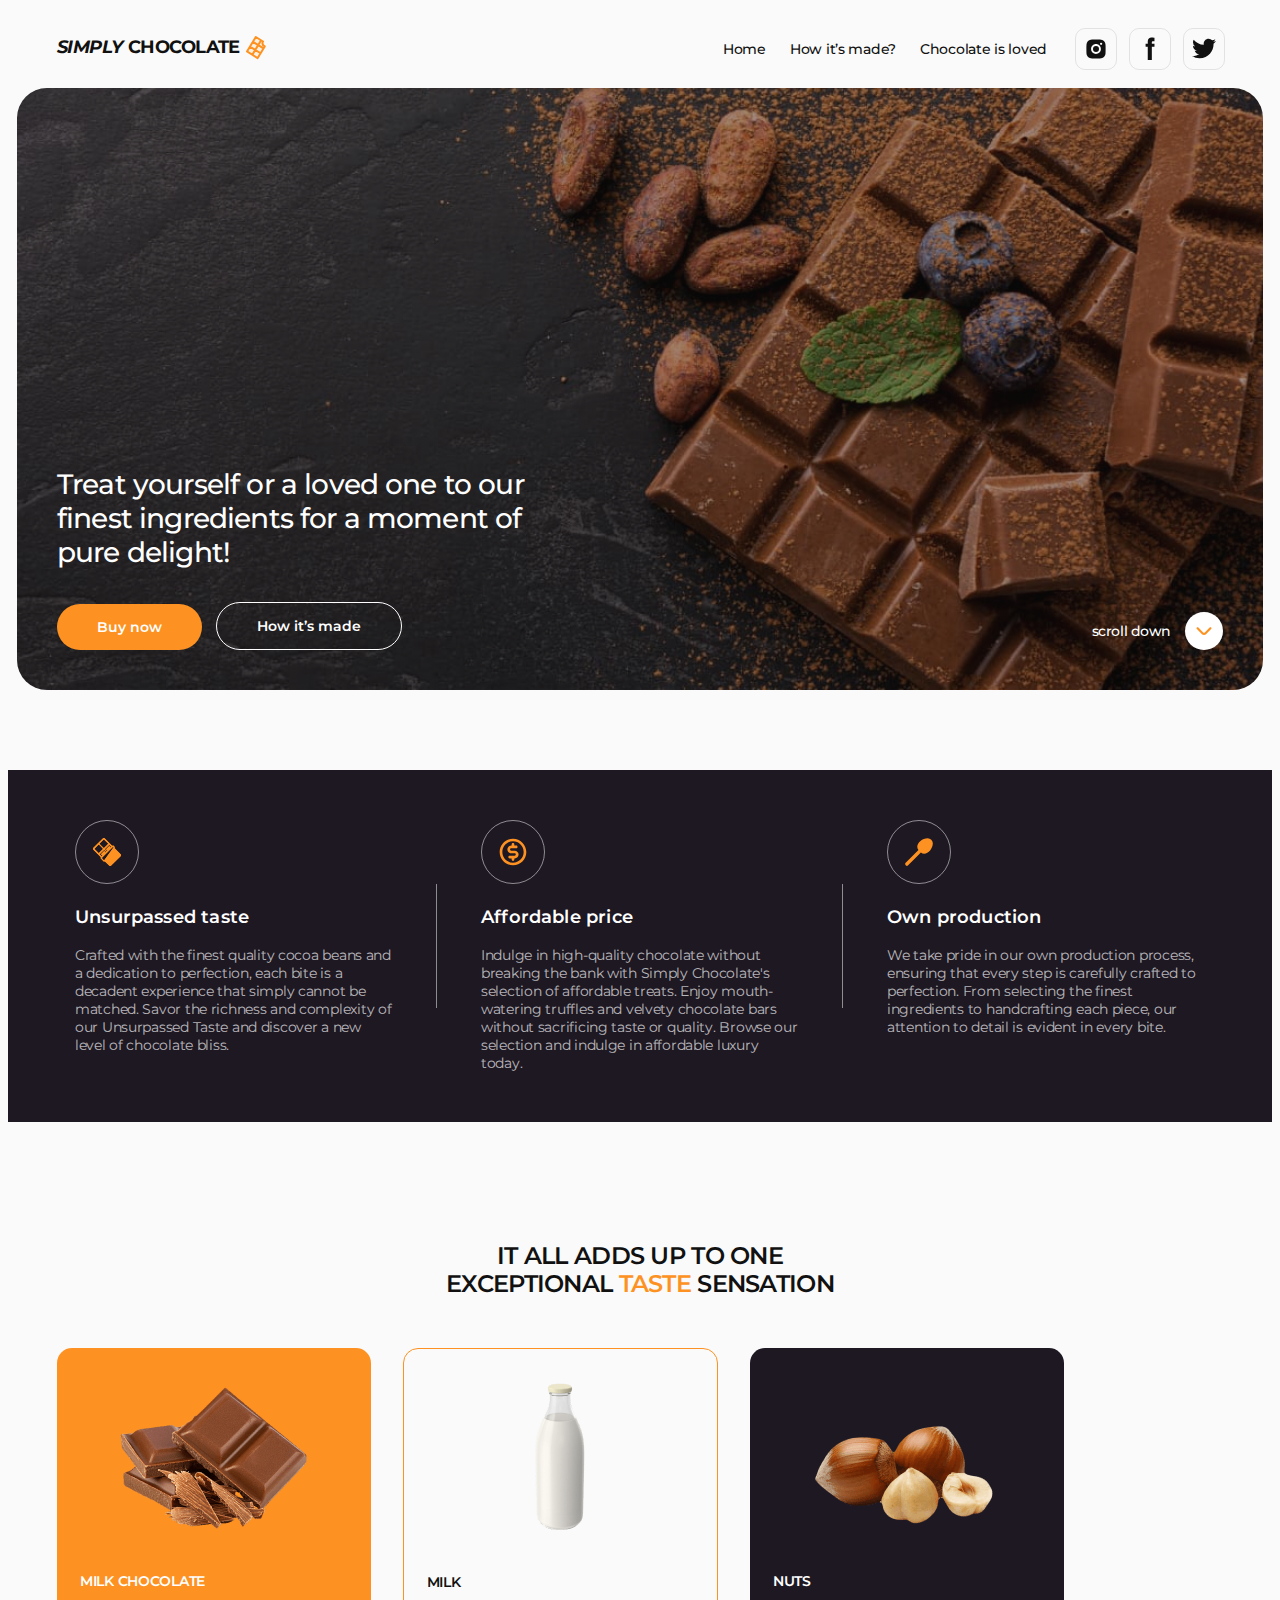
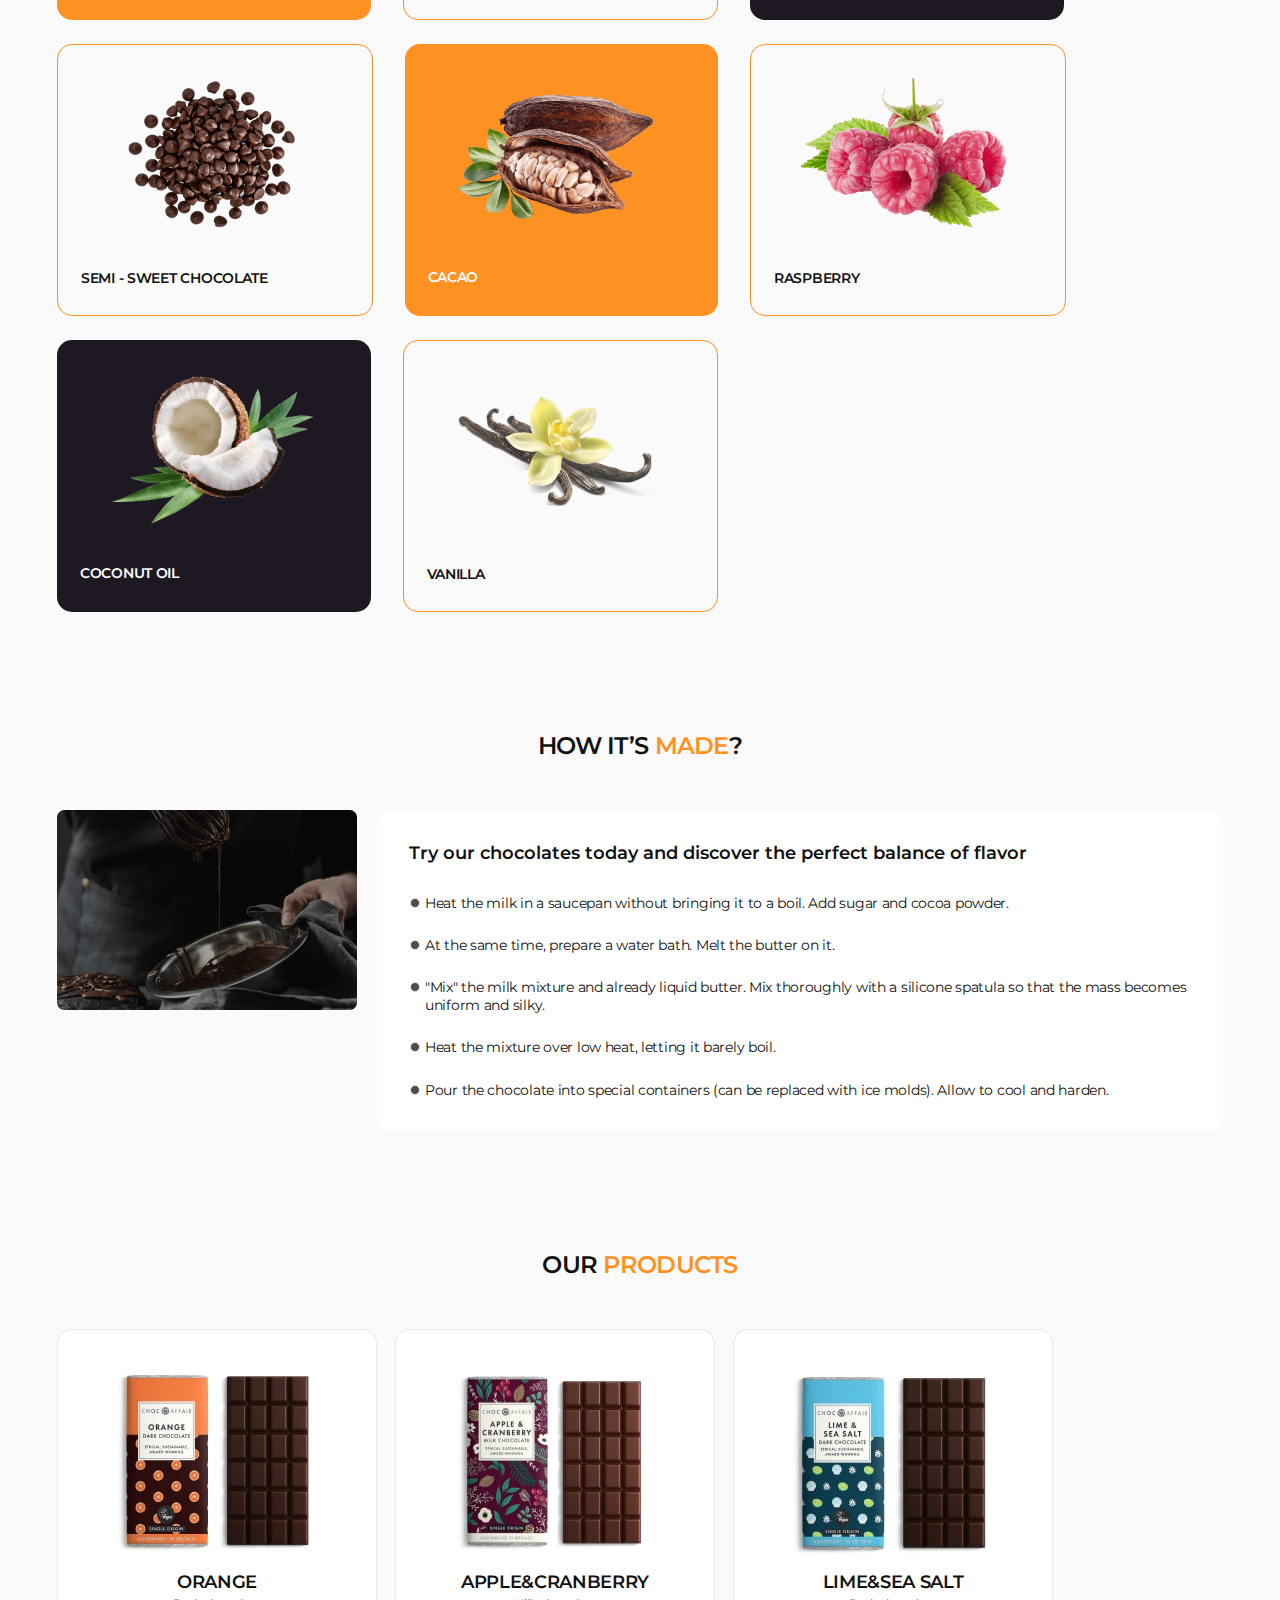
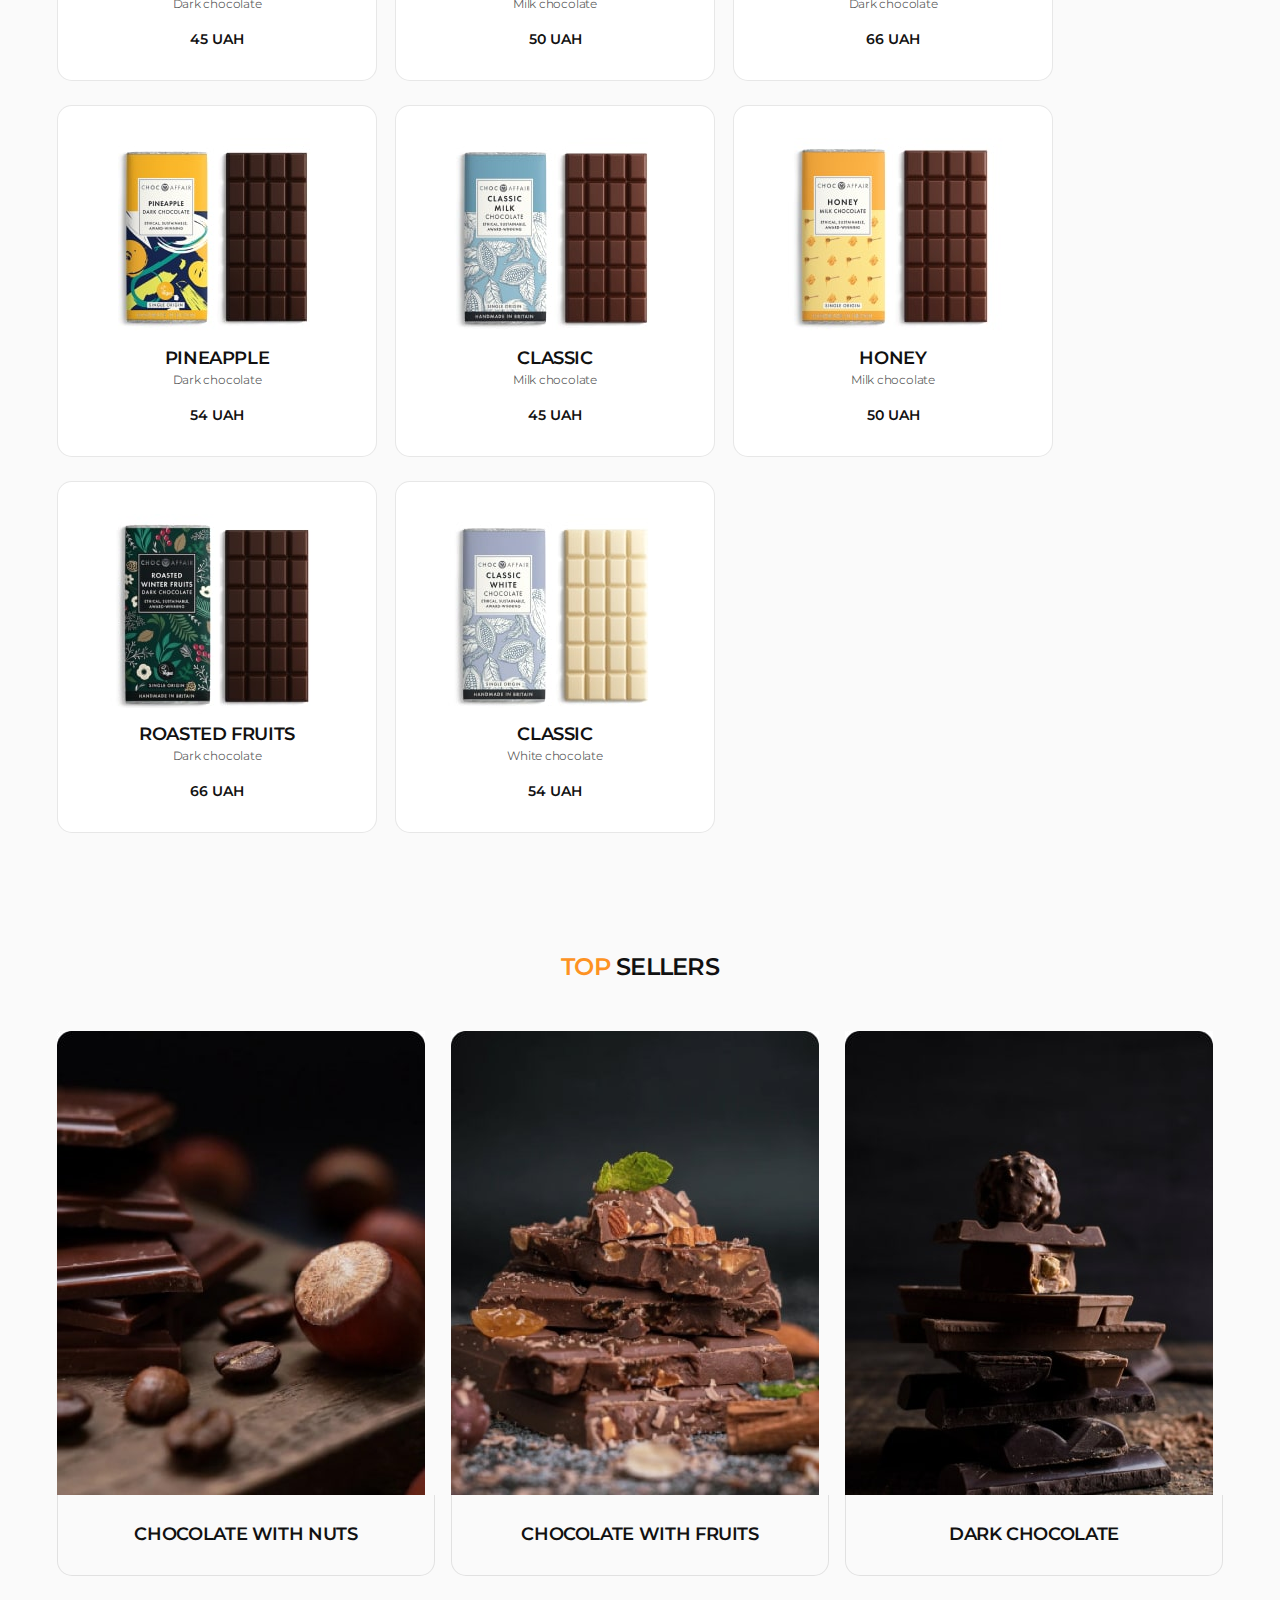
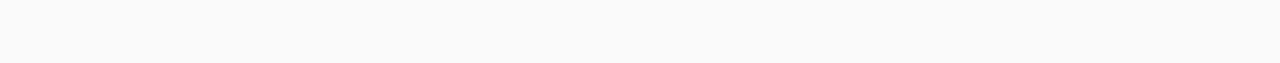
==== commit 154d4e40: "sellers-adaptiv" ====
--- a/index.html
+++ b/index.html
@@ -23,8 +23,17 @@
     <header class="header">
         <div class="container header-container">
             <nav class="header-navigation">
-                <a class="header-logo link" href=""><span class="header-logo-italic">SIMPLY</span> CHOCOLATE<img
-                        src="./images/logo-chocolate.svg" alt="litle logo"></a>
+                <a class="header-logo link" href=""><span class="header-logo-italic">SIMPLY</span> CHOCOLATE
+                    <picture>
+                        <source src="./images/logo-chocolate.svg" media="(min-width: 1166px)">
+                        <source src="./images/logo-chocolate-petit.svg" media="(max-width: 1165px)">
+                        <img
+                            src="./images/logo-chocolate.svg" 
+                            alt="litle logo" 
+                            >
+                    </picture>
+                    
+                    </a>
                 <ul class="header-menu list">
                     <li class="header-menu-item"><a class="header-menu-link link" href="">Home</a></li>
                     <li class="header-menu-item"><a class="header-menu-link link" href="#made">How it’s made?</a></li>
@@ -248,7 +257,7 @@
                         <source srcset="./images/made-image.jpg 1x, ./images/made-image.jpg 2x" media="(min-width: 1166px)">
                         <source srcset="./images/made-image-tab.jpg 1x, ./images/made-image-tab.jpg 2x" media="(min-width: 768px)">
                         <source srcset="./images/made-image-mob.jpg 1x, ./images/made-image-mob.jpg 2x" media="(max-width: 767px)">
-                        <img class="made-img" src="./images/made-image-tab.jpg.jpg" alt="liquid chocolate" width="614" height="400">
+                        <img class="made-img" src="./images/made-image-tab.jpg" alt="liquid chocolate" width="614" height="400">
                     </picture>
                     <div class="made-content">
                         <h3 class="made-subtitle">Try our chocolates today and discover the perfect balance of flavor
@@ -378,14 +387,19 @@
                 </ul>
             </div>
         </section>
-        <!-- <section class="sellers">
+        <section class="sellers">
             <div class="container">
                 <h2 class="sellers-title section-title"><span>Top</span> sellers</h2>
                 <ul class="sellers-list list">
                     <li class="sellers-item">
                         <div class="sellers-cover-wrap">
-                            <img class="sellers-img" src="./images/sellers-img-1.jpg" alt="Chocolate with nuts"
-                                width="368" height="464">
+                            <picture>
+                                <source srcset="./images/sellers-img-1.jpg 1x, ./images/sellers-img-1-2x.jpg 2x" media="(min-width: 1166px)">
+                                <source srcset="./images/sellers-img-1-tab.jpg 1x, ./images/sellers-img-1-tab-2x.jpg 2x" media="(min-width: 768px)">
+                                <source srcset="./images/sellers-img-1-mob.jpg 1x, ./images/sellers-img-1-mob-2x.jpg 2x" media="(max-width: 767px)">
+                                <img class="sellers-img" src="./images/sellers-img-1.jpg" alt="Chocolate with nuts"
+                                    width="368" height="464">
+                            </picture>
                             <div class="sellers-text-wrap">
                                 <p class="sellers-cover-text">Chocolate with nuts is a delectable combination that brings together the smoothness of chocolate and the crunchiness of nuts. Whether it's milk chocolate, dark chocolate, or white chocolate, the addition of nuts adds a whole new dimension of flavor and texture.</p>
                             </div>
@@ -394,8 +408,13 @@
                     </li>
                     <li class="sellers-item">
                         <div class="sellers-cover-wrap">
-                            <img class="sellers-img" src="./images/sellers-img-2.jpg" alt="Chocolate with fruits"
-                                width="368" height="464">
+                            <picture>
+                                <source srcset="./images/sellers-img-2.jpg 1x, ./images/sellers-img-2-2x.jpg 2x" media="(min-width: 1166px)">
+                                <source srcset="./images/sellers-img-2-tab.jpg 1x, ./images/sellers-img-2-tab-2x.jpg 2x" media="(min-width: 768px)">
+                                <source srcset="./images/sellers-img-2-mob.jpg 1x, ./images/sellers-img-2-mob-2x.jpg 2x" media="(max-width: 767px)">
+                                <img class="sellers-img" src="./images/sellers-img-2.jpg" alt="Chocolate with fruits"
+                                    width="368" height="464">
+                            </picture>
                             <div class="sellers-text-wrap">
                                 <p class="sellers-cover-text">Chocolate with fruit is an unbeatable combination of two
                                     of the tastiest things in the world. This dessert combines delicate and aromatic
@@ -406,8 +425,13 @@
                     </li>
                     <li class="sellers-item">
                         <div class="sellers-cover-wrap">
-                            <img class="sellers-img" src="./images/sellers-img-3.jpg" alt="Dark chocolate"
-                                width="368" height="464">
+                            <picture>
+                                <source srcset="./images/sellers-img-3.jpg 1x, ./images/sellers-img-3-2x.jpg 2x" media="(min-width: 1166px)">
+                                <source srcset="./images/sellers-img-3-tab.jpg 1x, ./images/sellers-img-3-tab-2x.jpg 2x" media="(min-width: 768px)">
+                                <source srcset="./images/sellers-img-3-mob.jpg 1x, ./images/sellers-img-3-mob-2x.jpg 2x" media="(max-width: 767px)">
+                                <img class="sellers-img" src="./images/sellers-img-3.jpg" alt="Dark chocolate"
+                                    width="368" height="464">
+                            </picture>
                             <div class="sellers-text-wrap">
                                 <p class="sellers-cover-text">Dark chocolate is a rich and indulgent treat that is beloved by many chocolate enthusiasts. It is made from cocoa beans, which are roasted, ground, and then processed to produce chocolate liquor. Dark chocolate contains a higher percentage of cocoa solids compared to milk chocolate.</p>
                             </div>
@@ -416,7 +440,7 @@
                     </li>
                 </ul>
             </div>
-        </section> -->
+        </section>
         <!-- <section class="loved" id="loved">
             <div class="container">
                 <h2 class="loved-title section-title"><span>Chocolate</span> is loved</h2>
--- a/css/styles.css
+++ b/css/styles.css
@@ -81,6 +81,7 @@
 .header-container {
     display: flex;
     gap: 90px;
+    align-items: center;
 }
 
 .header-logo {
@@ -88,8 +89,8 @@
     align-items: center;
     gap: 4px;
     font-weight: 700;
-    font-size: 18px;
-    line-height: 1.11;
+    font-size: 14px;
+    line-height: 1.29;
     letter-spacing: -0.03em;
     color: #111111;
 }
@@ -191,6 +192,7 @@
     flex-direction: column;
     justify-content: space-between;
     overflow: auto;
+
     opacity: 0;
     visibility: hidden;
     pointer-events: auto;
@@ -229,9 +231,13 @@
     line-height: 1.14;
     letter-spacing: -0.02em;
     color: #FFFFFF;
-}
-
-.link {}
+    transition: color 300ms linear;
+}
+
+.mob-menu-link:hover, 
+.mob-menu-link:focus {
+    color: #FD9222;
+}
 
 .mob-soc {
     display: flex;
@@ -1150,6 +1156,27 @@
 
     /* ============ */
 
+    .header-container {
+        gap: 28px;
+    }
+
+    
+.menu-open-btn {
+    display: none;
+}
+
+.header-menu {
+    display: flex;
+}
+
+.header-soc {
+    display: flex;
+}
+
+
+
+    /* ============ */
+
     .hero {
         padding-bottom: 40px;
     }
@@ -1275,6 +1302,14 @@
     }
 
     /* ============== */
+    .header-logo {
+    font-size: 18px;
+    line-height: 1.11;
+    letter-spacing: -0.03em;
+    }
+
+
+    /* ============== */
 
     .features-list {
         padding-left: 18px;
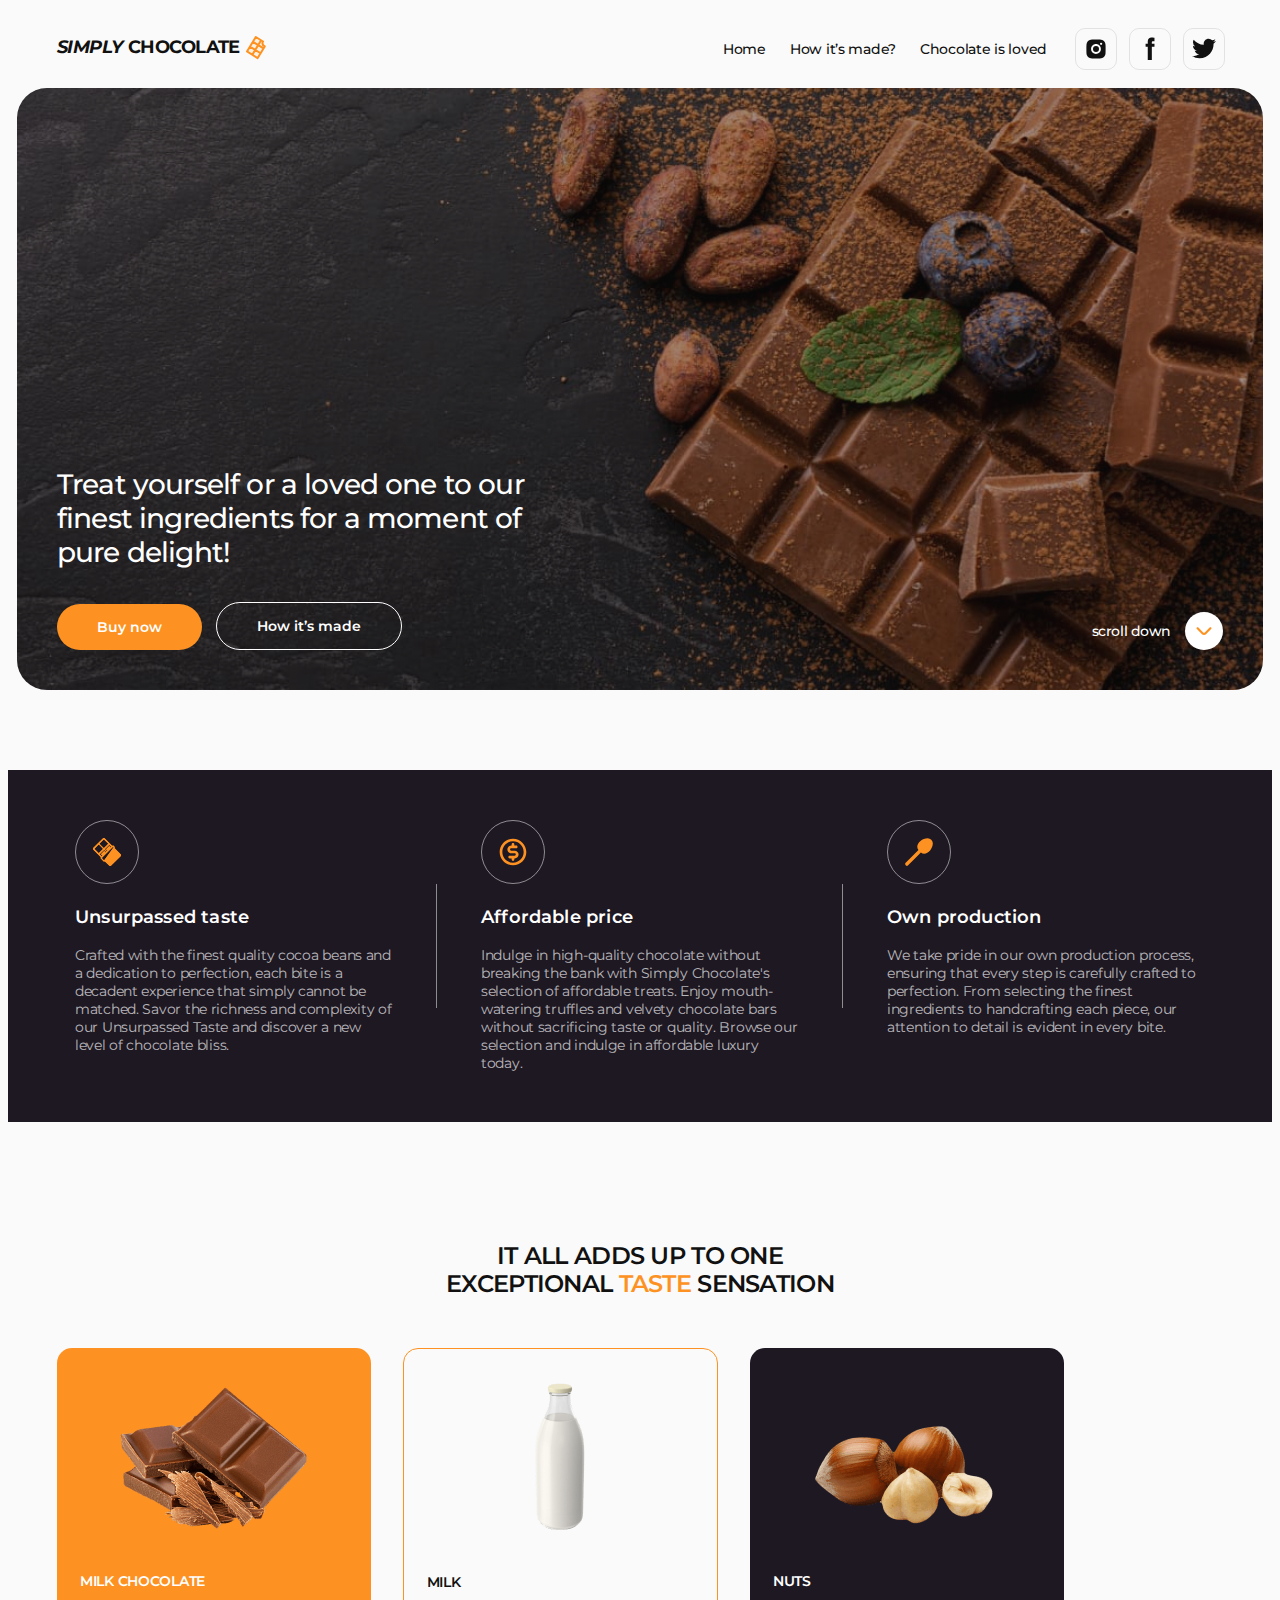
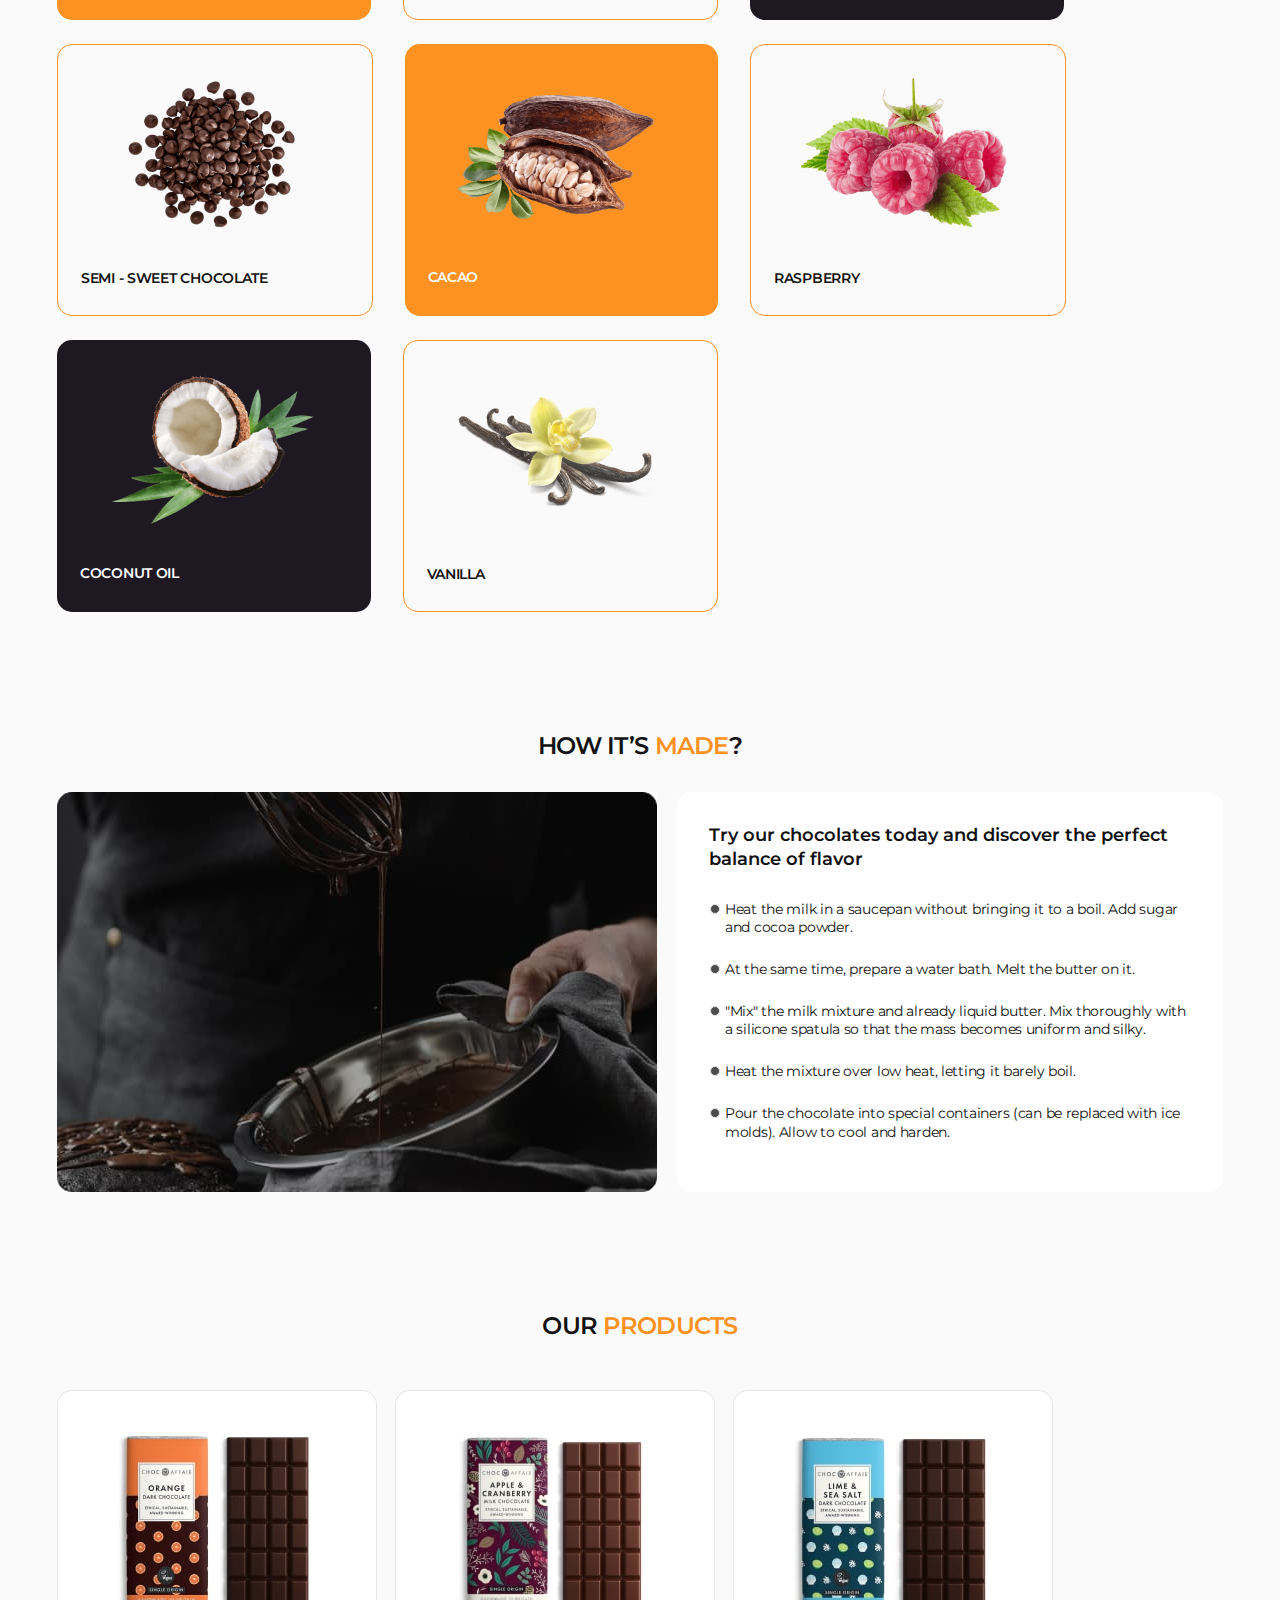
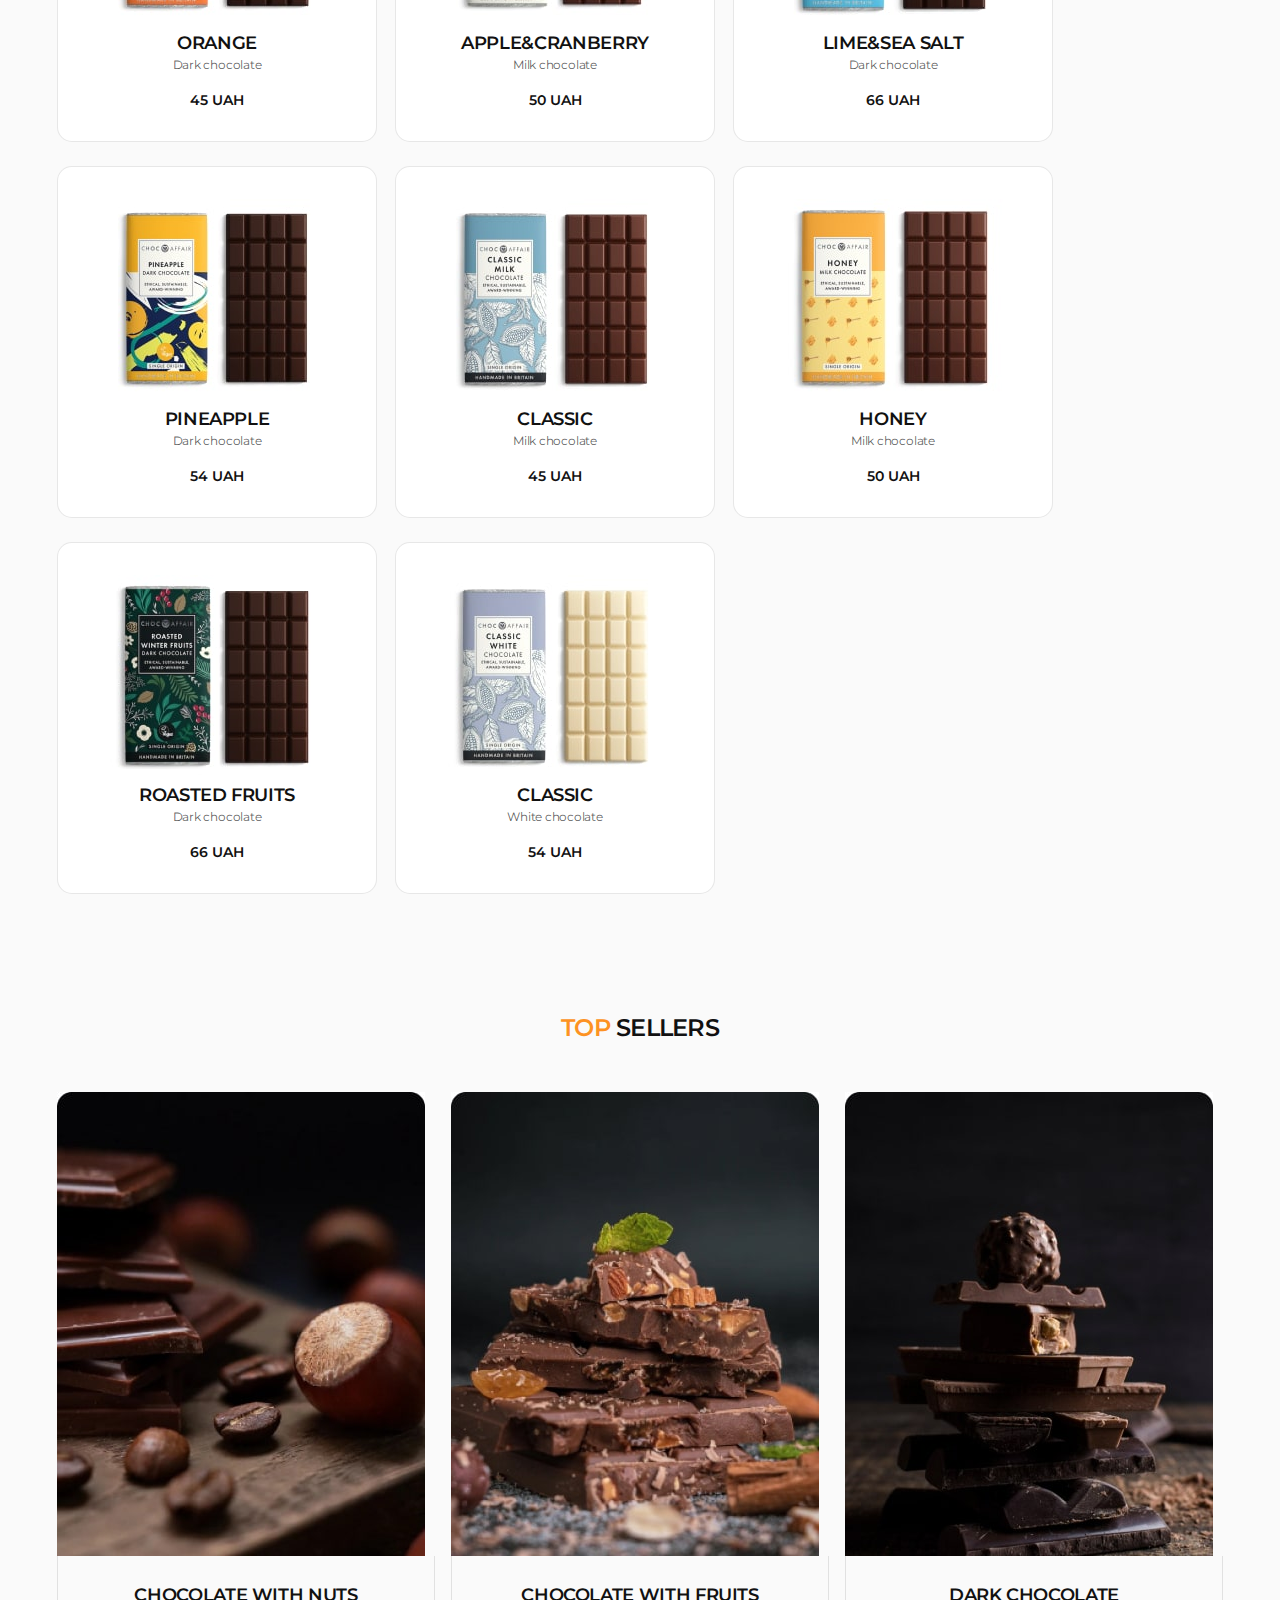
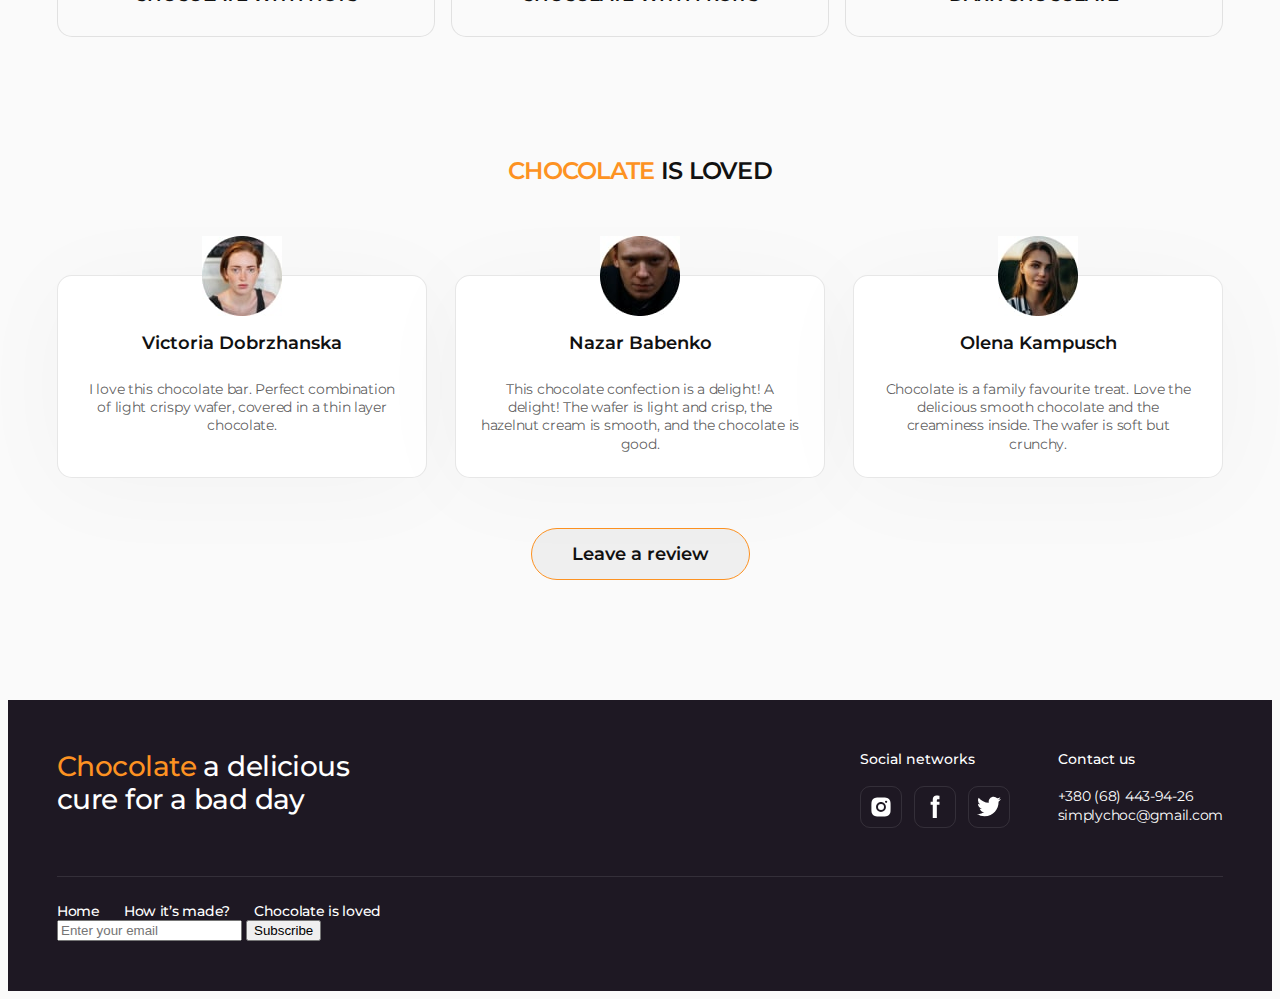
==== commit 3ccf2bfa: "loved-adaptiv" ====
--- a/index.html
+++ b/index.html
@@ -254,9 +254,9 @@
                 <h2 class="made-title section-title">How it’s <span>made</span>?</h2>
                 <div class="made-wrap">
                     <picture class="made-picture">
-                        <source srcset="./images/made-image.jpg 1x, ./images/made-image.jpg 2x" media="(min-width: 1166px)">
-                        <source srcset="./images/made-image-tab.jpg 1x, ./images/made-image-tab.jpg 2x" media="(min-width: 768px)">
-                        <source srcset="./images/made-image-mob.jpg 1x, ./images/made-image-mob.jpg 2x" media="(max-width: 767px)">
+                        <source srcset="./images/made-image.jpg 1x, ./images/made-image-2x.jpg 2x" media="(min-width: 1166px)">
+                        <source srcset="./images/made-image-tab.jpg 1x, ./images/made-image-tab-2x.jpg 2x" media="(min-width: 768px)">
+                        <source srcset="./images/made-image-mob.jpg 1x, ./images/made-image-mob-2x.jpg 2x" media="(max-width: 767px)">
                         <img class="made-img" src="./images/made-image-tab.jpg" alt="liquid chocolate" width="614" height="400">
                     </picture>
                     <div class="made-content">
@@ -441,7 +441,7 @@
                 </ul>
             </div>
         </section>
-        <!-- <section class="loved" id="loved">
+        <section class="loved" id="loved">
             <div class="container">
                 <h2 class="loved-title section-title"><span>Chocolate</span> is loved</h2>
                 <ul class="loved-list list">
@@ -470,9 +470,9 @@
                 </ul>
                 <button class="loved-btn" type="button">Leave a review</button>
             </div>
-        </section> -->
+        </section>
     </main>
-    <!-- <footer class="footer" id="footer">
+    <footer class="footer" id="footer">
         <div class="container">
             <div class="footer-top">
                 <p class="footer-text"><span>Chocolate</span> a delicious cure for a bad day</p>
@@ -535,7 +535,7 @@
                 </form>
             </div>
         </div>
-    </footer> -->
+    </footer>
     <!-- <div class="backdrop">
         <div class="modal">
             <button class="modal-btn" type="button">
--- a/css/styles.css
+++ b/css/styles.css
@@ -1,6 +1,6 @@
 body {
-    font-family: "Montserrat", sans-serif;
-    background-color: #FAFAFA;
+  font-family: "Montserrat", sans-serif;
+  background-color: #fafafa;
 }
 
 p,
@@ -10,890 +10,899 @@
 h4,
 h5,
 h6 {
-    margin-top: 0;
-    margin-bottom: 0;
+  margin-top: 0;
+  margin-bottom: 0;
 }
 
 ul,
 ol {
-    margin-top: 0;
-    margin-bottom: 0;
-    padding-left: 0;
+  margin-top: 0;
+  margin-bottom: 0;
+  padding-left: 0;
 }
 
 img {
-    display: block;
-    max-width: 100%;
-    height: auto;
+  display: block;
+  max-width: 100%;
+  height: auto;
 }
 
 .list {
-    list-style: none;
+  list-style: none;
 }
 
 .link {
-    text-decoration: none;
+  text-decoration: none;
 }
 
 .visually-hidden {
-    position: absolute;
-    width: 1px;
-    height: 1px;
-    margin: -1px;
-    border: 0;
-    padding: 0;
-
-    white-space: nowrap;
-    clip-path: inset(100%);
-    clip: rect(0 0 0 0);
-    overflow: hidden;
+  position: absolute;
+  width: 1px;
+  height: 1px;
+  margin: -1px;
+  border: 0;
+  padding: 0;
+
+  white-space: nowrap;
+  clip-path: inset(100%);
+  clip: rect(0 0 0 0);
+  overflow: hidden;
 }
 
 .container {
-    width: 100%;
-    max-width: 1166px;
-    padding-left: 15px;
-    padding-right: 15px;
-    margin: 0 auto;
+  width: 100%;
+  max-width: 1166px;
+  padding-left: 15px;
+  padding-right: 15px;
+  margin: 0 auto;
 }
 
 .section-title {
-    font-weight: 600;
-    font-size: 20px;
-    line-height: 1.2;
-    letter-spacing: -0.03em;
-    text-transform: uppercase;
-    text-align: center;
-    color: #111111;
+  font-weight: 600;
+  font-size: 20px;
+  line-height: 1.2;
+  letter-spacing: -0.03em;
+  text-transform: uppercase;
+  text-align: center;
+  color: #111111;
 }
 
 .section-title span {
-    color: #FD9222;
+  color: #fd9222;
 }
 
 /**================ HEADER =================  */
 
 .header {
-    padding-top: 20px;
-    padding-bottom: 20px;
+  padding-top: 20px;
+  padding-bottom: 20px;
 }
 
 .header-container {
-    display: flex;
-    gap: 90px;
-    align-items: center;
+  display: flex;
+  gap: 90px;
+  align-items: center;
 }
 
 .header-logo {
-    display: flex;
-    align-items: center;
-    gap: 4px;
-    font-weight: 700;
-    font-size: 14px;
-    line-height: 1.29;
-    letter-spacing: -0.03em;
-    color: #111111;
+  display: flex;
+  align-items: center;
+  gap: 4px;
+  font-weight: 700;
+  font-size: 14px;
+  line-height: 1.29;
+  letter-spacing: -0.03em;
+  color: #111111;
 }
 
 .header-navigation {
-    display: flex;
-    flex-grow: 1;
-    justify-content: space-between;
+  display: flex;
+  flex-grow: 1;
+  justify-content: space-between;
 }
 
 .header-logo-italic {
-    font-style: italic;
+  font-style: italic;
 }
 
 .header-menu {
-    display: none;
-    gap: 24px;
-    align-items: center;
-}
-
-.header-menu-item {}
+  display: none;
+  gap: 24px;
+  align-items: center;
+}
+
+.header-menu-item {
+}
 
 .header-menu-link {
-    font-weight: 500;
-    font-size: 14px;
-    line-height: 1.14;
-    letter-spacing: -0.02em;
-    color: #111111;
-    transition: color 300ms ease;
+  font-weight: 500;
+  font-size: 14px;
+  line-height: 1.14;
+  letter-spacing: -0.02em;
+  color: #111111;
+  transition: color 300ms ease;
 }
 
 .header-menu-link:hover,
 .header-menu-link:focus {
-    color: #FD9222;
+  color: #fd9222;
 }
 
 .header-soc {
-    display: none;
-    align-items: center;
-    gap: 14px;
+  display: none;
+  align-items: center;
+  gap: 14px;
 }
 
 .header-soc-item {
-    width: 40px;
-    height: 40px;
+  width: 40px;
+  height: 40px;
 }
 
 .header-soc-link {
-    width: 100%;
-    height: 100%;
-    border: 1px solid rgba(17, 17, 17, 0.1);
-    border-radius: 10px;
-    display: flex;
-    align-items: center;
-    justify-content: center;
-    transition: border 300ms linear;
+  width: 100%;
+  height: 100%;
+  border: 1px solid rgba(17, 17, 17, 0.1);
+  border-radius: 10px;
+  display: flex;
+  align-items: center;
+  justify-content: center;
+  transition: border 300ms linear;
 }
 
 .header-soc-icon {
-    fill: #111111;
-    transition: fill 300ms linear;
+  fill: #111111;
+  transition: fill 300ms linear;
 }
 
 .header-soc-link:hover,
 .header-soc-link:focus {
-    border: 1px solid rgba(253, 146, 34, 0.1);
+  border: 1px solid rgba(253, 146, 34, 0.1);
 }
 
 .header-soc-link:hover .header-soc-icon,
 .header-soc-link:focus .header-soc-icon {
-    fill: #FD9222;
+  fill: #fd9222;
 }
 
 .menu-open-btn {
-    display: flex;
-    align-items: center;
-    padding: 0;
-    width: 21px;
-    height: 14px;
-    background-color: transparent;
-    border: none;
+  display: flex;
+  align-items: center;
+  padding: 0;
+  width: 21px;
+  height: 14px;
+  background-color: transparent;
+  border: none;
 }
 
 .header-menu-open-btn {
-    fill: transparent;
-    stroke: #111111;
+  fill: transparent;
+  stroke: #111111;
 }
 
 .mob-menu {
-    position: fixed;
-    z-index: 1;
-    top: 0;
-    left: 0;
-    width: 100vw;
-    height: 100vh;
-    background-color: #1E1823;
-    padding: 20px;
-    display: flex;
-    flex-direction: column;
-    justify-content: space-between;
-    overflow: auto;
-
-    opacity: 0;
-    visibility: hidden;
-    pointer-events: auto;
+  position: fixed;
+  z-index: 1;
+  top: 0;
+  left: 0;
+  width: 100vw;
+  height: 100vh;
+  background-color: #1e1823;
+  padding: 20px;
+  display: flex;
+  flex-direction: column;
+  justify-content: space-between;
+  overflow: auto;
+
+  opacity: 0;
+  visibility: hidden;
+  pointer-events: auto;
 }
 
 .menu-close-btn {
-    display: flex;
-    align-items: center;
-    justify-content: center;
-    padding: 0;
-    width: 22px;
-    height: 22px;
-    background-color: transparent;
-    border: none;
-
-    margin-left: auto;
-    margin-bottom: 88px;
+  display: flex;
+  align-items: center;
+  justify-content: center;
+  padding: 0;
+  width: 22px;
+  height: 22px;
+  background-color: transparent;
+  border: none;
+
+  margin-left: auto;
+  margin-bottom: 88px;
 }
 
 .mob-menu-close-btn {
-    fill: transparent;
-    stroke: #FFFFFF;
+  fill: transparent;
+  stroke: #ffffff;
 }
 
 .mob-menu-list {
-    margin-bottom: 50px;
+  margin-bottom: 50px;
 }
 
 .mob-menu-item {
-    margin-bottom: 24px;
+  margin-bottom: 24px;
 }
 
 .mob-menu-link {
-    font-weight: 500;
-    font-size: 14px;
-    line-height: 1.14;
-    letter-spacing: -0.02em;
-    color: #FFFFFF;
-    transition: color 300ms linear;
-}
-
-.mob-menu-link:hover, 
+  font-weight: 500;
+  font-size: 14px;
+  line-height: 1.14;
+  letter-spacing: -0.02em;
+  color: #ffffff;
+  transition: color 300ms linear;
+}
+
+.mob-menu-link:hover,
 .mob-menu-link:focus {
-    color: #FD9222;
+  color: #fd9222;
 }
 
 .mob-soc {
-    display: flex;
-    gap: 14px;
+  display: flex;
+  gap: 14px;
 }
 
 .mob-soc-item {
-    width: 40px;
-    height: 40px;
+  width: 40px;
+  height: 40px;
 }
 
 .mob-soc-link {
-    width: 100%;
-    height: 100%;
-    display: flex;
-    align-items: center;
-    justify-content: center;
-    border: 1px solid rgba(255, 255, 255, 0.1);
-    border-radius: 10px;
+  width: 100%;
+  height: 100%;
+  display: flex;
+  align-items: center;
+  justify-content: center;
+  border: 1px solid rgba(255, 255, 255, 0.1);
+  border-radius: 10px;
 }
 
 .mob-soc-icon {
-    fill: #FFFFFF;
-}
-
-
-
-
-
+  fill: #ffffff;
+}
 
 /**=======================================  */
 /**================ HERO =================  */
 
 .hero {
-    padding-bottom: 80px;
+  padding-bottom: 80px;
 }
 
 .hero-container {
+  background: rgba(17, 17, 17, 0.6);
+  background-image: linear-gradient(
+      rgba(17, 17, 17, 0.4),
+      rgba(17, 17, 17, 0.4)
+    ),
+    url(../images/bg_main-mob.jpg);
+  background-repeat: no-repeat;
+  background-position: center;
+  background-size: cover;
+  padding: 395px 20px 20px 20px;
+  border-radius: 30px;
+}
+
+@media (min-device-pixel-ratio: 2),
+  (min-resolution: 192dpi),
+  (min-resolution: 2dppx) {
+  .hero-container {
     background: rgba(17, 17, 17, 0.6);
-    background-image: linear-gradient(rgba(17, 17, 17, 0.4), rgba(17, 17, 17, 0.4)), url(../images/bg_main-mob.jpg);
-    background-repeat: no-repeat;
-    background-position: center;
-    background-size: cover;
-    padding: 395px 20px 20px 20px;
-    border-radius: 30px;
-}
-
-@media (min-device-pixel-ratio:2),
-(min-resolution: 192dpi),
-(min-resolution: 2dppx) {
-    .hero-container {
-        background: rgba(17, 17, 17, 0.6);
-        background-image: linear-gradient(rgba(17, 17, 17, 0.4), rgba(17, 17, 17, 0.4)), url(../images/bg_main-mob-2x.jpg);
-    }
+    background-image: linear-gradient(
+        rgba(17, 17, 17, 0.4),
+        rgba(17, 17, 17, 0.4)
+      ),
+      url(../images/bg_main-mob-2x.jpg);
+  }
 }
 
 .hero-title {
-    font-weight: 500;
-    font-size: 20px;
-    line-height: 1.21;
-    letter-spacing: -0.03em;
-    color: #FFFFFF;
-    margin-bottom: 32px;
-    max-width: 484px;
+  font-weight: 500;
+  font-size: 20px;
+  line-height: 1.21;
+  letter-spacing: -0.03em;
+  color: #ffffff;
+  margin-bottom: 32px;
+  max-width: 484px;
 }
 
 .hero-buttons {
-    display: flex;
-    align-items: flex-end;
-    flex-wrap: wrap;
-    row-gap: 32px;
+  display: flex;
+  align-items: flex-end;
+  flex-wrap: wrap;
+  row-gap: 32px;
 }
 
 .hero-bye-btn {
-    font-family: inherit;
-    font-weight: 600;
-    font-size: 14px;
-    color: #FFFFFF;
-    cursor: pointer;
-    background-color: #FD9222;
-    border-radius: 100px;
-    padding: 12px 28px;
-    border: none;
-    margin-right: 14px;
-    transition: color 300ms linear, background-color 300ms linear;
+  font-family: inherit;
+  font-weight: 600;
+  font-size: 14px;
+  color: #ffffff;
+  cursor: pointer;
+  background-color: #fd9222;
+  border-radius: 100px;
+  padding: 12px 28px;
+  border: none;
+  margin-right: 14px;
+  transition: color 300ms linear, background-color 300ms linear;
 }
 
 .hero-bye-btn:hover,
 .hero-bye-btn:focus {
-    color: #FD9222;
-    background-color: #FCF1E0;
+  color: #fd9222;
+  background-color: #fcf1e0;
 }
 
 .hero-anchor-btn {
-    font-weight: 600;
-    font-size: 14px;
-    color: #FFFFFF;
-    border: 1px solid #FFFFFF;
-    border-radius: 100px;
-    padding: 12px 28px;
-    transition: color 300ms linear, border-color 300ms linear;
+  font-weight: 600;
+  font-size: 14px;
+  color: #ffffff;
+  border: 1px solid #ffffff;
+  border-radius: 100px;
+  padding: 12px 28px;
+  transition: color 300ms linear, border-color 300ms linear;
 }
 
 .hero-anchor-btn:hover,
 .hero-anchor-btn:focus {
-    color: #FD9222;
-    border: 1px solid #FD9222;
+  color: #fd9222;
+  border: 1px solid #fd9222;
 }
 
 .hero-bottom-btn {
-    font-weight: 500;
-    font-size: 14px;
-    line-height: 1.29;
-    letter-spacing: -0.03em;
-    color: #FFFFFF;
-    display: flex;
-    align-items: center;
-    gap: 14px;
-    transition: color 300ms linear;
+  font-weight: 500;
+  font-size: 14px;
+  line-height: 1.29;
+  letter-spacing: -0.03em;
+  color: #ffffff;
+  display: flex;
+  align-items: center;
+  gap: 14px;
+  transition: color 300ms linear;
 }
 
 .hero-bottom-btn:hover {
-    color: #FD9222;
+  color: #fd9222;
 }
 
 .hero-bottom-btn::after {
-    content: '';
-    width: 38px;
-    height: 38px;
-    background-color: #FFFFFF;
-    border-radius: 50%;
-
-    background-image: url(../images/angle-small-left.svg);
-    background-repeat: no-repeat;
-    background-position: center;
-    background-size: 16px;
-    transition-duration: 300ms;
+  content: "";
+  width: 38px;
+  height: 38px;
+  background-color: #ffffff;
+  border-radius: 50%;
+
+  background-image: url(../images/angle-small-left.svg);
+  background-repeat: no-repeat;
+  background-position: center;
+  background-size: 16px;
+  transition-duration: 300ms;
 }
 
 .hero-bottom-btn:hover::after {
-    background-size: 22px;
+  background-size: 22px;
 }
 
 /**===========================================  */
 /**================ FEATURES =================  */
 
 .features {
-    background-color: #1E1823;
-    padding-top: 20px;
-    padding-bottom: 20px;
+  background-color: #1e1823;
+  padding-top: 20px;
+  padding-bottom: 20px;
 }
 
 .features-list {
-    display: flex;
-    gap: 20px;
-    flex-wrap: wrap;
+  display: flex;
+  gap: 20px;
+  flex-wrap: wrap;
 }
 
 .features-item {
-    width: 100%;
-    position: relative;
-    padding-right: 28px;
+  width: 100%;
+  position: relative;
+  padding-right: 28px;
 }
 
 .feature-icon-wrap {
-    border: 1px solid rgba(255, 255, 255, 0.5);
-    border-radius: 50%;
-    width: 62px;
-    height: 62px;
-    display: flex;
-    align-items: center;
-    justify-content: center;
-    margin-bottom: 22px;
+  border: 1px solid rgba(255, 255, 255, 0.5);
+  border-radius: 50%;
+  width: 62px;
+  height: 62px;
+  display: flex;
+  align-items: center;
+  justify-content: center;
+  margin-bottom: 22px;
 }
 
 .feature-icon {
-    fill: #FD9222;
+  fill: #fd9222;
 }
 
 .features-item:not(:last-child)::after {
-    content: '';
-    display: none;
-    position: absolute;
-    top: 50%;
-    transform: translateY(-50%);
-    right: -44px;
-    width: 1px;
-    height: 124px;
-    background-color: rgba(255, 255, 255, 0.5);
+  content: "";
+  display: none;
+  position: absolute;
+  top: 50%;
+  transform: translateY(-50%);
+  right: -44px;
+  width: 1px;
+  height: 124px;
+  background-color: rgba(255, 255, 255, 0.5);
 }
 
 .features-subtitle {
-    font-weight: 600;
-    font-size: 18px;
-    letter-spacing: 0.01em;
-    color: #FFFFFF;
-    margin-bottom: 18px;
+  font-weight: 600;
+  font-size: 18px;
+  letter-spacing: 0.01em;
+  color: #ffffff;
+  margin-bottom: 18px;
 }
 
 .features-text {
-    font-size: 14px;
-    line-height: 1.29;
-    letter-spacing: -0.02em;
-    color: rgba(255, 255, 255, 0.7);
+  font-size: 14px;
+  line-height: 1.29;
+  letter-spacing: -0.02em;
+  color: rgba(255, 255, 255, 0.7);
 }
 
 /**========================================  */
 /**================ TASTE =================  */
 
 .taste {
-    padding-top: 80px;
+  padding-top: 80px;
 }
 
 .taste-title {
-    max-width: 412px;
-    margin: 0 auto;
-    margin-bottom: 50px;
+  max-width: 412px;
+  margin: 0 auto;
+  margin-bottom: 50px;
 }
 
 .taste-list {
-    display: flex;
-    flex-wrap: wrap;
-    gap: 20px;
+  display: flex;
+  flex-wrap: wrap;
+  gap: 20px;
 }
 
 .taste-item {
-    border-radius: 15px;
-    width: 100%;
-    padding: 28px 23px;
-}
-
-.taste-item:not(:nth-child(-n+4)) {
-    display: none;
-}
-
-.taste-item:nth-child(4n+1) {
-    background-color: #FD9222;
+  border-radius: 15px;
+  width: 100%;
+  padding: 28px 23px;
+}
+
+.taste-item:not(:nth-child(-n + 4)) {
+  display: none;
+}
+
+.taste-item:nth-child(4n + 1) {
+  background-color: #fd9222;
 }
 
 .taste-item:nth-child(even) {
-    border: 1px solid #FD9222;
-    border-radius: 15px;
-}
-
-.taste-item:nth-child(4n+3) {
-    background-color: #1E1823;
+  border: 1px solid #fd9222;
+  border-radius: 15px;
+}
+
+.taste-item:nth-child(4n + 3) {
+  background-color: #1e1823;
 }
 
 .taste-item:nth-child(odd) .taste-subtitle {
-    color: #FFFFFF;
+  color: #ffffff;
 }
 
 .taste-img {
-    margin: 0 auto;
-    margin-bottom: 36px;
+  margin: 0 auto;
+  margin-bottom: 36px;
 }
 
 .taste-subtitle {
-    font-weight: 600;
-    font-size: 14px;
-    line-height: 1.29;
-    letter-spacing: -0.02em;
-    text-transform: uppercase;
-    color: #111111;
+  font-weight: 600;
+  font-size: 14px;
+  line-height: 1.29;
+  letter-spacing: -0.02em;
+  text-transform: uppercase;
+  color: #111111;
 }
 
 /**=======================================  */
 /**================ MADE =================  */
 
 .made {
-    padding-top: 80px;
+  padding-top: 80px;
 }
 
 .made-title {
-    margin-bottom: 50px;
+  margin-bottom: 32px;
 }
 
 .made-wrap {
-    display: flex;
-    flex-wrap: wrap;
-    gap: 20px;
+  display: flex;
+  flex-wrap: wrap;
+  gap: 20px;
 }
 
 .made-img {
-    width: 100%;
+  width: 100%;
 }
 
 .made-content {
-    border-radius: 15px;
-    background-color: #FFFFFF;
-    padding: 20px 14px;
+  border-radius: 15px;
+  background-color: #ffffff;
+  padding: 20px 14px;
 }
 
 .made-subtitle {
-    font-weight: 600;
-    font-size: 18px;
-    line-height: 1.33;
-    color: #111111;
-    margin-bottom: 20px;
-}
-
-.made-list {}
+  font-weight: 600;
+  font-size: 18px;
+  line-height: 1.33;
+  color: #111111;
+  margin-bottom: 20px;
+}
+
+.made-list {
+}
 
 .made-item {
-    margin-bottom: 18px;
-    margin-left: 16px;
-    position: relative;
+  margin-bottom: 18px;
+  margin-left: 16px;
+  position: relative;
 }
 
 .made-item::before {
-    content: '';
-    position: absolute;
-    top: 4px;
-    left: -15px;
-    width: 8px;
-    height: 8px;
-    background-color: #4C4C4C;
-    border-radius: 50%;
-    border: 1px solid #e2e2e2;
+  content: "";
+  position: absolute;
+  top: 4px;
+  left: -15px;
+  width: 8px;
+  height: 8px;
+  background-color: #4c4c4c;
+  border-radius: 50%;
+  border: 1px solid #e2e2e2;
 }
 
 .made-item:last-child {
-    margin-bottom: 0;
+  margin-bottom: 0;
 }
 
 .made-item-text {
-    font-size: 14px;
-    line-height: 1.29;
-    letter-spacing: -0.02em;
-    color: #111111;
+  font-size: 14px;
+  line-height: 1.29;
+  letter-spacing: -0.02em;
+  color: #111111;
 }
 
 /**===========================================  */
 /**================ PRODUCTS =================  */
 
 .products {
-    padding-top: 80px;
+  padding-top: 80px;
 }
 
 .products-title {
-    margin-bottom: 50px;
+  margin-bottom: 50px;
 }
 
 .products-list {
-    display: flex;
-    flex-wrap: wrap;
-    gap: 32px;
+  display: flex;
+  flex-wrap: wrap;
+  gap: 32px;
 }
 
 .products-item {
-    border: 1px solid rgba(17, 17, 17, 0.1);
-    border-radius: 15px;
-    background-color: #FFFFFF;
-    padding: 32px 20px;
-    text-align: center;
-    width: 100%;
+  border: 1px solid rgba(17, 17, 17, 0.1);
+  border-radius: 15px;
+  background-color: #ffffff;
+  padding: 32px 20px;
+  text-align: center;
+  width: 100%;
 }
 
 .products-img {
-    margin: 0 auto;
-    margin-bottom: 8px;
+  margin: 0 auto;
+  margin-bottom: 8px;
 }
 
 .products-subtitle {
-    font-weight: 600;
-    font-size: 18px;
-    line-height: 1.33;
-    letter-spacing: -0.02em;
-    text-transform: uppercase;
-    color: #111111;
-    margin-bottom: 2px;
+  font-weight: 600;
+  font-size: 18px;
+  line-height: 1.33;
+  letter-spacing: -0.02em;
+  text-transform: uppercase;
+  color: #111111;
+  margin-bottom: 2px;
 }
 
 .products-item-text {
-    font-size: 12px;
-    line-height: 1.17;
-    letter-spacing: -0.02em;
-    color: rgba(17, 17, 17, 0.7);
-    margin-bottom: 18px;
+  font-size: 12px;
+  line-height: 1.17;
+  letter-spacing: -0.02em;
+  color: rgba(17, 17, 17, 0.7);
+  margin-bottom: 18px;
 }
 
 .products-item-price {
-    font-weight: 600;
-    font-size: 14px;
-    color: #111111;
+  font-weight: 600;
+  font-size: 14px;
+  color: #111111;
 }
 
 /**==========================================  */
 /**================ SELLERS =================  */
 
 .sellers {
-    padding-top: 120px;
+  padding-top: 80px;
 }
 
 .sellers-title {
-    margin-bottom: 50px;
+  margin-bottom: 32px;
 }
 
 .sellers-list {
-    display: flex;
-    gap: 16px;
-}
-
-.sellers-item {
-    width: calc((100% - 16px * 2) / 3);
+  display: flex;
+  gap: 16px;
+}
+
+.sellers-item:not(:first-child) {
+  display: none;
 }
 
 .sellers-cover-wrap {
-    position: relative;
-    overflow: hidden;
-}
-
-.sellers-img {}
+  position: relative;
+  overflow: hidden;
+}
+
+.sellers-img {
+}
 
 .sellers-text-wrap {
-    position: absolute;
-    height: 100%;
-    top: 0;
-    left: 0;
-    display: flex;
-    align-items: center;
-    justify-content: center;
-    padding: 40px;
-    border-radius: 15px 15px 0 0;
-    backdrop-filter: blur(15px);
-    background: linear-gradient(161deg, rgba(253, 253, 255, 0.1) 0%, rgba(8, 2, 21, 0.1) 100%);
-    transform: translateY(100%);
-    transition: transform 300ms linear;
+  position: absolute;
+  height: 100%;
+  top: 0;
+  left: 0;
+  display: flex;
+  align-items: center;
+  justify-content: center;
+  padding: 40px;
+  border-radius: 15px 15px 0 0;
+  backdrop-filter: blur(15px);
+  background: linear-gradient(
+    161deg,
+    rgba(253, 253, 255, 0.1) 0%,
+    rgba(8, 2, 21, 0.1) 100%
+  );
+  transform: translateY(100%);
+  transition: transform 300ms linear;
 }
 
 .sellers-item:hover .sellers-text-wrap {
-    transform: translateY(0);
+  transform: translateY(0);
 }
 
 .sellers-cover-text {
-    font-size: 14px;
-    line-height: 1.29;
-    letter-spacing: -0.02em;
-    color: #E9E9E9;
+  font-size: 14px;
+  line-height: 1.29;
+  letter-spacing: -0.02em;
+  color: #e9e9e9;
 }
 
 .sellers-subtitle {
-    font-weight: 600;
-    font-size: 18px;
-    line-height: 1.33;
-    letter-spacing: -0.02em;
-    text-transform: uppercase;
-    color: #111111;
-    border: 1px solid rgba(17, 17, 17, 0.1);
-    border-top: none;
-    border-radius: 0 0 15px 15px;
-    text-align: center;
-    padding-top: 28px;
-    padding-bottom: 28px;
+  font-weight: 600;
+  font-size: 18px;
+  line-height: 1.33;
+  letter-spacing: -0.02em;
+  text-transform: uppercase;
+  color: #111111;
+  border: 1px solid rgba(17, 17, 17, 0.1);
+  border-top: none;
+  border-radius: 0 0 15px 15px;
+  text-align: center;
+  padding-top: 28px;
+  padding-bottom: 28px;
 }
 
 /**=======================================  */
 /**================ LOVED ================  */
 
 .loved {
-    padding-top: 120px;
-    padding-bottom: 120px;
+  padding-top: 80px;
+  padding-bottom: 80px;
 }
 
 .loved-title {
-    margin-bottom: 90px;
+  margin-bottom: 74px;
 }
 
 .loved-list {
-    margin-bottom: 50px;
-    display: flex;
-    gap: 28px;
+  margin-bottom: 32px;
+  display: flex;
+  gap: 28px;
+}
+
+.loved-item:not(:first-child) {
+  display: none;
 }
 
 .loved-item {
-    border: 1px solid rgba(17, 17, 17, 0.1);
-    border-radius: 15px;
-    box-shadow: 0 9px 100px 0 rgba(17, 17, 17, 0.03);
-    background-color: #FFFFFF;
-    padding: 56px 24px 24px 24px;
-    width: calc((100% - 28px * 2) / 3);
-    position: relative;
-
+  border: 1px solid rgba(17, 17, 17, 0.1);
+  border-radius: 15px;
+  box-shadow: 0 9px 100px 0 rgba(17, 17, 17, 0.03);
+  background-color: #ffffff;
+  padding: 56px 24px 24px 24px;
+  position: relative;
 }
 
 .loved-img {
-    position: absolute;
-    top: -40px;
-    left: 50%;
-    transform: translate(-50%);
+  position: absolute;
+  top: -40px;
+  left: 50%;
+  transform: translate(-50%);
 }
 
 .loved-subtitle {
-    font-weight: 600;
-    font-size: 18px;
-    line-height: 1.33;
-    text-align: center;
-    color: #111111;
-    margin-bottom: 24px;
+  font-weight: 600;
+  font-size: 18px;
+  line-height: 1.33;
+  text-align: center;
+  color: #111111;
+  margin-bottom: 24px;
 }
 
 .loved-item-text {
-    font-weight: 400;
-    font-size: 14px;
-    line-height: 129%;
-    letter-spacing: -0.02em;
-    text-align: center;
-    color: rgba(17, 17, 17, 0.7);
+  font-weight: 400;
+  font-size: 14px;
+  line-height: 129%;
+  letter-spacing: -0.02em;
+  text-align: center;
+  color: rgba(17, 17, 17, 0.7);
 }
 
 .loved-btn {
-    font-family: inherit;
-    font-weight: 600;
-    font-size: 18px;
-    color: #111111;
-    cursor: pointer;
-    display: block;
-    margin: 0 auto;
-
-    border: 1px solid #FD9222;
-    border-radius: 100px;
-    padding: 14px 40px;
+  font-family: inherit;
+  font-weight: 600;
+  font-size: 14px;
+  color: #111111;
+  cursor: pointer;
+  display: block;
+  margin: 0 auto;
+
+  border: 1px solid #fd9222;
+  border-radius: 100px;
+  padding: 12px 28px;
 }
 
 .loved-btn:hover,
 .loved-btn:focus {
-    color: #FFFFFF;
-    background-color: #FD9222;
+  color: #ffffff;
+  background-color: #fd9222;
 }
 
 /**=========================================  */
 /**================ FOOTER =================  */
 
 .footer {
-    background-color: #1E1823;
-    padding-top: 50px;
-    padding-bottom: 86px;
+  background-color: #1e1823;
+  padding-top: 32px;
+  padding-bottom: 32px;
 }
 
 .footer-top {
-    display: flex;
-    justify-content: space-between;
+  border-bottom: 1px solid rgba(255, 255, 255, 0.1);
+  padding-bottom: 32px;
+  margin-bottom: 32px;
 }
 
 .footer-text {
-    font-weight: 500;
-    font-size: 28px;
-    line-height: 1.21;
-    letter-spacing: -0.02em;
-    color: #FFFFFF;
-    max-width: 300px;
+  font-weight: 500;
+  font-size: 24px;
+  line-height: 1.17;
+  letter-spacing: -0.02em;
+  color: #ffffff;
+  max-width: 300px;
 }
 
 .footer-text span {
-    color: #FD9222;
-}
-
-.footer-top-right {
-    display: flex;
-    gap: 50px;
+  color: #fd9222;
 }
 
 .footer-subtitle {
-    font-weight: 500;
-    font-size: 14px;
-    line-height: 129%;
-    color: #FFFFFF;
-    margin-bottom: 18px;
-}
-
-/* ========================= */
+  font-weight: 500;
+  font-size: 14px;
+  line-height: 1.29;
+  color: #ffffff;
+  margin-top: 32px;
+  margin-bottom: 18px;
+}
+
+/* ========================== */
+
 .footer-soc-list {
-    display: flex;
-    align-items: center;
-    gap: 14px;
+  display: flex;
+  align-items: center;
+  gap: 14px;
 }
 
 .footer-soc-item {
-    width: 40px;
-    height: 40px;
+  width: 40px;
+  height: 40px;
 }
 
 .footer-soc-link {
-    width: 100%;
-    height: 100%;
-    border: 1px solid rgba(255, 255, 255, 0.1);
-    border-radius: 10px;
-    display: flex;
-    align-items: center;
-    justify-content: center;
-    transition: border 300ms linear;
-}
-
+  width: 100%;
+  height: 100%;
+  border: 1px solid rgba(255, 255, 255, 0.1);
+  border-radius: 10px;
+  display: flex;
+  align-items: center;
+  justify-content: center;
+  transition: border 300ms linear;
+}
 
 .footer-soc-icon {
-    fill: #FFFFFF;
-    transition: fill 300ms linear;
+  fill: #ffffff;
+  transition: fill 300ms linear;
 }
 
 .footer-soc-link:hover,
 .footer-soc-link:focus {
-    border: 1px solid rgba(253, 147, 34, 0.3);
+  border: 1px solid rgba(253, 147, 34, 0.3);
 }
 
 .footer-soc-link:hover .footer-soc-icon,
 .footer-soc-link:focus .footer-soc-icon {
-    fill: #FD9222;
+  fill: #fd9222;
 }
 
 /* ========================== */
 
 .footer-address {
-    font-style: normal;
-}
-
-.footer-address-list {}
-
-.footer-address-item {}
+  font-style: normal;
+}
+
+.footer-address-list {
+}
+
+.footer-address-item {
+}
 
 .footer-address-link {
-    font-size: 14px;
-    line-height: 1.29;
-    letter-spacing: -0.02em;
-    text-align: center;
-    color: #FFFFFF;
-}
-
-.footer-top {
-    border-bottom: 1px solid rgba(255, 255, 255, 0.1);
-    padding-bottom: 50px;
-    margin-bottom: 24px;
-}
-
-.footer-navigation {}
+  font-size: 14px;
+  line-height: 1.29;
+  letter-spacing: -0.02em;
+  text-align: center;
+  color: #ffffff;
+}
+
+.footer-navigation {
+}
 
 .footer-menu-list {
-    display: flex;
-    gap: 24px;
-}
-
-.footer-menu-item {}
+  display: flex;
+  flex-direction: column;
+  gap: 18px;
+  margin-bottom: 32px;
+}
+
+.footer-menu-item {
+}
 
 .footer-menu-link {
-    font-weight: 500;
-    font-size: 14px;
-    line-height: 1.14;
-    letter-spacing: -0.02em;
-    color: #FFFFFF;
-    transition: color 300ms linear;
+  font-weight: 500;
+  font-size: 14px;
+  line-height: 1.14;
+  letter-spacing: -0.02em;
+  color: #ffffff;
+  transition: color 300ms linear;
 }
 
 .footer-menu-link:is(:hover, :focus) {
-    color: #FD9222;
-}
-
-.footer-bottom {
+  color: #fd9222;
+}
+
+/* .footer-bottom {
     display: flex;
     align-items: center;
     justify-content: space-between;
@@ -945,89 +954,88 @@
 .footer-form-btn:focus {
     color: #FD9222;
     background-color: #FCF1E0;
-}
-
+} */
 
 /**=========================================  */
 /**================ Modal =================  */
 
 .backdrop {
-    position: fixed;
-    top: 0;
-    width: 100%;
-    height: 100%;
-    background-color: rgba(47, 26, 10, 0.8);
-
-    opacity: 0;
-    visibility: hidden;
-    pointer-events: none;
-    transition: opacity 300ms linear, visibility 300ms linear;
+  position: fixed;
+  top: 0;
+  width: 100%;
+  height: 100%;
+  background-color: rgba(47, 26, 10, 0.8);
+
+  opacity: 0;
+  visibility: hidden;
+  pointer-events: none;
+  transition: opacity 300ms linear, visibility 300ms linear;
 }
 
 .backdrop.is-open {
-    opacity: 1;
-    visibility: visible;
-    pointer-events: auto;
+  opacity: 1;
+  visibility: visible;
+  pointer-events: auto;
 }
 
 .modal {
-    width: 517px;
-    min-height: 794px;
-    border-radius: 15px;
-    background-color: #FAFAFA;
-    position: absolute;
-    top: 50%;
-    left: 50%;
-    transform: translate(-50%, -50%);
-    padding: 40px;
+  width: 517px;
+  min-height: 794px;
+  border-radius: 15px;
+  background-color: #fafafa;
+  position: absolute;
+  top: 50%;
+  left: 50%;
+  transform: translate(-50%, -50%);
+  padding: 40px;
 }
 
 .modal-btn {
-    background-color: transparent;
-    border: none;
-    position: absolute;
-    top: 24px;
-    right: 24px;
-    width: 28px;
-    height: 28px;
-    padding: 0;
+  background-color: transparent;
+  border: none;
+  position: absolute;
+  top: 24px;
+  right: 24px;
+  width: 28px;
+  height: 28px;
+  padding: 0;
 }
 
 .modal-btn-icon {
-    fill: transparent;
-    stroke: #111111;
+  fill: transparent;
+  stroke: #111111;
 }
 
 .modal-title {
-    text-align: left;
-    max-width: 298px;
-    margin-bottom: 40px;
+  text-align: left;
+  max-width: 298px;
+  margin-bottom: 40px;
 }
 
 .modal-field {
-    margin-bottom: 18px;
+  margin-bottom: 18px;
 }
 
 .modal-input {
-    width: 100%;
-    height: 68px;
-    border-radius: 13px;
-    border: 1px solid rgba(17, 17, 17, 0.3);
-    background-color: transparent;
-    padding-left: 62px;
-    padding-right: 24px;
-    color: #111111;
-    font-size: 16px;
-    outline: transparent;
-    transition: border-color 300ms linear;
+  width: 100%;
+  height: 68px;
+  border-radius: 13px;
+  border: 1px solid rgba(17, 17, 17, 0.3);
+  background-color: transparent;
+  padding-left: 62px;
+  padding-right: 24px;
+  color: #111111;
+  font-size: 16px;
+  outline: transparent;
+  transition: border-color 300ms linear;
 }
 
 .input-wrap:focus-within .modal-input {
-    border-color: #FD9222;
+  border-color: #fd9222;
 }
 
 .input-wrap:focus-within .modal-icon {
-    stroke: #FD9222;
+  stroke: #fd9222;
 }
 
 /* .modal-input:focus {
@@ -1038,93 +1046,93 @@
 } */
 
 .modal-input::placeholder {
-    font-size: 12px;
-    color: rgba(64, 64, 64, 0.3);
+  font-size: 12px;
+  color: rgba(64, 64, 64, 0.3);
 }
 
 .modal-form-btn {
-    padding: 14px 40px;
-
-    font-family: inherit;
-    font-weight: 600;
-    font-size: 14px;
-    color: #FFFFFF;
-
-    border-radius: 100px;
-    background-color: #FD9222;
-    border: none;
+  padding: 14px 40px;
+
+  font-family: inherit;
+  font-weight: 600;
+  font-size: 14px;
+  color: #ffffff;
+
+  border-radius: 100px;
+  background-color: #fd9222;
+  border: none;
 }
 
 .input-wrap {
-    position: relative;
+  position: relative;
 }
 
 .modal-label {
-    display: block;
-    font-size: 14px;
-    letter-spacing: -0.02em;
-    color: rgba(64, 64, 64, 0.5);
-    margin-bottom: 8px;
+  display: block;
+  font-size: 14px;
+  letter-spacing: -0.02em;
+  color: rgba(64, 64, 64, 0.5);
+  margin-bottom: 8px;
 }
 
 .modal-icon {
-    position: absolute;
-    fill: transparent;
-    stroke: #404040;
-    left: 24px;
-    top: 50%;
-    transform: translateY(-50%);
-    transition: stroke 300ms linear;
+  position: absolute;
+  fill: transparent;
+  stroke: #404040;
+  left: 24px;
+  top: 50%;
+  transform: translateY(-50%);
+  transition: stroke 300ms linear;
 }
 
 .modal-textarea {
-    width: 100%;
-    height: 137px;
-    border-radius: 13px;
-    border: 1px solid rgba(17, 17, 17, 0.3);
-    background-color: transparent;
-    padding: 22px 24px;
-    color: #111111;
-    font-size: 16px;
-    outline: transparent;
-    transition: border-color 300ms linear;
-    resize: none;
+  width: 100%;
+  height: 137px;
+  border-radius: 13px;
+  border: 1px solid rgba(17, 17, 17, 0.3);
+  background-color: transparent;
+  padding: 22px 24px;
+  color: #111111;
+  font-size: 16px;
+  outline: transparent;
+  transition: border-color 300ms linear;
+  resize: none;
 }
 
 .modal-textarea::placeholder {
-    font-size: 18px;
-    letter-spacing: -0.02em;
-    color: rgba(64, 64, 64, 0.3);
+  font-size: 18px;
+  letter-spacing: -0.02em;
+  color: rgba(64, 64, 64, 0.3);
 }
 
 .check-text {
-    font-size: 14px;
-    letter-spacing: -0.02em;
-    color: rgba(64, 64, 64, 0.6);
-    display: flex;
-    align-items: center;
+  font-size: 14px;
+  letter-spacing: -0.02em;
+  color: rgba(64, 64, 64, 0.6);
+  display: flex;
+  align-items: center;
 }
 
 .check-text a {
-    color: #FD9222;
+  color: #fd9222;
 }
 
 .check-text-box {
-    width: 20px;
-    height: 20px;
-    border-radius: 6px;
-    border: 1px solid rgba(17, 17, 17, 0.14);
-    margin-right: 12px;
-    display: flex;
-    align-items: center;
-    justify-content: center;
-    fill: transparent;
-}
-
-.modal-check:checked+.check-text .check-text-box {
-    background-color: #FD9222;
-    border: none;
-    fill: #FFFFFF;
+  width: 20px;
+  height: 20px;
+  border-radius: 6px;
+  border: 1px solid rgba(17, 17, 17, 0.14);
+  margin-right: 12px;
+  display: flex;
+  align-items: center;
+  justify-content: center;
+  fill: transparent;
+}
+
+.modal-check:checked + .check-text .check-text-box {
+  background-color: #fd9222;
+  border: none;
+  fill: #ffffff;
 }
 
 /*!=======================================  */
@@ -1132,244 +1140,376 @@
 /* ? /////////////////////////////////////// */
 
 @media screen and (min-width: 375px) {
-    .container {
-        max-width: 365px;
-    }
-}
-
+  .container {
+    max-width: 365px;
+  }
+}
 
 /* ? /////////////////////////////////////// */
 
 @media screen and (min-width: 768px) {
-    .container {
-        max-width: 734px;
-    }
-
-    .made .container {
-        max-width: 644px;
-    }
-
-    .section-title {
-        font-size: 24px;
-        line-height: 1.17;
-    }
-
-    /* ============ */
-
-    .header-container {
-        gap: 28px;
-    }
-
-    
-.menu-open-btn {
+  .container {
+    max-width: 734px;
+  }
+
+  .made .container {
+    max-width: 644px;
+  }
+
+  .section-title {
+    font-size: 24px;
+    line-height: 1.17;
+  }
+
+  /* ============ */
+
+  .header-container {
+    gap: 28px;
+  }
+
+  .menu-open-btn {
     display: none;
-}
-
-.header-menu {
+  }
+
+  .header-menu {
     display: flex;
-}
-
-.header-soc {
+  }
+
+  .header-soc {
     display: flex;
-}
-
-
-
-    /* ============ */
-
-    .hero {
-        padding-bottom: 40px;
-    }
-
-    .hero-container {
-        background-image: linear-gradient(rgba(17, 17, 17, 0.4), rgba(17, 17, 17, 0.4)), url(../images/bg_main-tab.jpg);
-        padding: 670px 40px 40px 40px;
-    }
-
-    @media (min-device-pixel-ratio:2),
+  }
+
+  /* ============ */
+
+  .hero {
+    padding-bottom: 40px;
+  }
+
+  .hero-container {
+    background-image: linear-gradient(
+        rgba(17, 17, 17, 0.4),
+        rgba(17, 17, 17, 0.4)
+      ),
+      url(../images/bg_main-tab.jpg);
+    padding: 670px 40px 40px 40px;
+  }
+
+  @media (min-device-pixel-ratio: 2),
     (min-resolution: 192dpi),
     (min-resolution: 2dppx) {
-        .hero-container {
-            background: rgba(17, 17, 17, 0.6);
-            background-image: linear-gradient(rgba(17, 17, 17, 0.4), rgba(17, 17, 17, 0.4)), url(../images/bg_main-tab-2x.jpg);
-        }
+    .hero-container {
+      background: rgba(17, 17, 17, 0.6);
+      background-image: linear-gradient(
+          rgba(17, 17, 17, 0.4),
+          rgba(17, 17, 17, 0.4)
+        ),
+        url(../images/bg_main-tab-2x.jpg);
     }
-
-    .hero-title {
-        font-size: 28px;
-    }
-
-    .hero-bye-btn {
-        padding: 14px 40px;
-    }
-
-    .hero-anchor-btn {
-        padding: 14px 40px;
-    }
-
-    .hero-bottom-btn {
-        margin-left: auto;
-    }
-
-    /* ============ */
-
-    .features {
-        padding-top: 50px;
-        padding-bottom: 50px;
-    }
-
-    .features-list {
-        gap: 44px 88px;
-    }
-
-    .features-item {
-        width: calc((100% - 88px) / 2);
-        padding: 0;
-    }
-
-    /* ============== */
-
-    .taste {
-        padding-top: 100px;
-    }
-
-    .taste-list {
-        gap: 32px;
-    }
-
-    .taste-item {
-        width: calc((100% - 32px) / 2);
-    }
-
-    .taste-item:not(:nth-child(-n+4)) {
-        display: block;
-    }
-
-    /* ============== */
-
-    .made {
-        padding-top: 100px;
-    }
-
-    .made-content {
-        padding: 32px;
-    }
-
-    .made-subtitle {
-        margin-bottom: 28px;
-    }
-
-    /* ============== */
-    .products {
-        padding-top: 100px;
-    }
-
-    .products-item {
-        width: calc((100% - 32px) / 2);
-    }
-
-    /* ============== */
-}
-
+  }
+
+  .hero-title {
+    font-size: 28px;
+  }
+
+  .hero-bye-btn {
+    padding: 14px 40px;
+  }
+
+  .hero-anchor-btn {
+    padding: 14px 40px;
+  }
+
+  .hero-bottom-btn {
+    margin-left: auto;
+  }
+
+  /* ============ */
+
+  .features {
+    padding-top: 50px;
+    padding-bottom: 50px;
+  }
+
+  .features-list {
+    gap: 44px 88px;
+  }
+
+  .features-item {
+    width: calc((100% - 88px) / 2);
+    padding: 0;
+  }
+
+  /* ============== */
+
+  .taste {
+    padding-top: 100px;
+  }
+
+  .taste-list {
+    gap: 32px;
+  }
+
+  .taste-item {
+    width: calc((100% - 32px) / 2);
+  }
+
+  .taste-item:not(:nth-child(-n + 4)) {
+    display: block;
+  }
+
+  /* ============== */
+
+  .made {
+    padding-top: 100px;
+  }
+
+  .made-content {
+    padding: 32px;
+  }
+
+  .made-subtitle {
+    margin-bottom: 28px;
+  }
+
+  /* ============== */
+  .products {
+    padding-top: 100px;
+  }
+
+  .products-item {
+    width: calc((100% - 32px) / 2);
+  }
+
+  /* ============== */
+
+  .sellers {
+    padding-top: 100px;
+  }
+
+  .sellers-title {
+    margin-bottom: 50px;
+  }
+
+  .sellers-item:not(:first-child) {
+    display: block;
+  }
+
+  .sellers-item {
+    width: calc((100% - 16px) / 2);
+  }
+
+  .sellers-item:last-child {
+    display: none;
+  }
+
+  /* ============== */
+
+  .loved {
+    padding-top: 100px;
+    padding-bottom: 100px;
+  }
+
+  .loved-title {
+    margin-bottom: 90px;
+  }
+
+  .loved-list {
+    margin-bottom: 50px;
+  }
+
+  .loved-item:not(:first-child) {
+    display: block;
+  }
+
+  .loved-item {
+    width: calc((100% - 16px) / 2);
+  }
+
+  .loved-item:last-child {
+    display: none;
+  }
+
+  .loved-btn {
+    font-size: 18px;
+    padding: 14px 40px;
+  }
+  /* ============== */
+  .footer {
+    padding-top: 50px;
+    padding-bottom: 50px;
+  }
+
+  .footer-top {
+    display: flex;
+    justify-content: space-between;
+    padding-bottom: 50px;
+  margin-bottom: 24px;
+  }
+
+  .footer-text {
+    font-size: 28px;
+    line-height: 1.21;
+  }
+
+  .footer-top-right {
+    display: flex;
+    gap: 40px;
+}
+
+.footer-subtitle {
+  margin-top: 0;
+}
+
+.footer-menu-list {
+  flex-direction: row;
+  gap: 16px;
+  margin-bottom: 0;
+}
+
+
+  /* ============== */
+}
 
 /* ? /////////////////////////////////////// */
 
 @media screen and (min-width: 1200px) {
-
-    .container,
-    .made .container {
-        max-width: 1166px;
-    }
-
-    /* ============== */
-
-    .hero {
-        padding-bottom: 80px;
-    }
-
-    .hero-container {
-        background-image: linear-gradient(rgba(17, 17, 17, 0.4), rgba(17, 17, 17, 0.4)), url(../images/bg_main.jpg);
-        padding: 380px 40px 40px 40px;
-    }
-
-    @media (min-device-pixel-ratio:2),
+  .container,
+  .made .container {
+    max-width: 1166px;
+  }
+
+  /* ============== */
+
+  .hero {
+    padding-bottom: 80px;
+  }
+
+  .hero-container {
+    background-image: linear-gradient(
+        rgba(17, 17, 17, 0.4),
+        rgba(17, 17, 17, 0.4)
+      ),
+      url(../images/bg_main.jpg);
+    padding: 380px 40px 40px 40px;
+  }
+
+  @media (min-device-pixel-ratio: 2),
     (min-resolution: 192dpi),
     (min-resolution: 2dppx) {
-        .hero-container {
-            background: rgba(17, 17, 17, 0.6);
-            background-image: linear-gradient(rgba(17, 17, 17, 0.4), rgba(17, 17, 17, 0.4)), url(../images/bg_main-2x.jpg);
-        }
+    .hero-container {
+      background: rgba(17, 17, 17, 0.6);
+      background-image: linear-gradient(
+          rgba(17, 17, 17, 0.4),
+          rgba(17, 17, 17, 0.4)
+        ),
+        url(../images/bg_main-2x.jpg);
     }
-
-    /* ============== */
-    .header-logo {
+  }
+
+  /* ============== */
+  .header-logo {
     font-size: 18px;
     line-height: 1.11;
     letter-spacing: -0.03em;
-    }
-
-
-    /* ============== */
-
-    .features-list {
-        padding-left: 18px;
-        padding-right: 18px;
-    }
-
-    .features-item {
-        width: calc((100% - 88px * 2) / 3);
-    }
-
-    .features-item:not(:last-child)::after {
-        display: block;
-    }
-
-    /* ============== */
-
-    .taste {
-        padding-top: 120px;
-    }
-
-    .taste-list {
-        gap: 24px 32px;
-    }
-
-    .taste-item {
-        width: calc((100% - 32px * 3) / 4);
-    }
-
-    /* ============== */
-
-    .made {
-        padding-top: 120px;
-    }
-
-    .made-wrap {
-        flex-wrap: nowrap;
-    }
-
-    .made-picture {
-        flex-shrink: 0;
-    }
-
-    .made-item {
-        margin-bottom: 24px;
-    }
-
-    /* ============== */
-
-    .products {
-        padding-top: 120px;
-    }
-
-    .products-list {
-        gap: 24px 18px;
-    }
-
-    .products-item {
-        width: calc((100% - 18px * 3) / 4);
-    }
-
-    /* ============== */
-
-}+  }
+
+  /* ============== */
+
+  .features-list {
+    padding-left: 18px;
+    padding-right: 18px;
+  }
+
+  .features-item {
+    width: calc((100% - 88px * 2) / 3);
+  }
+
+  .features-item:not(:last-child)::after {
+    display: block;
+  }
+
+  /* ============== */
+
+  .taste {
+    padding-top: 120px;
+  }
+
+  .taste-list {
+    gap: 24px 32px;
+  }
+
+  .taste-item {
+    width: calc((100% - 32px * 3) / 4);
+  }
+
+  /* ============== */
+
+  .made {
+    padding-top: 120px;
+  }
+
+  .made-wrap {
+    flex-wrap: nowrap;
+  }
+
+  .made-picture {
+    flex-shrink: 0;
+  }
+
+  .made-item {
+    margin-bottom: 24px;
+  }
+
+  /* ============== */
+
+  .products {
+    padding-top: 120px;
+  }
+
+  .products-list {
+    gap: 24px 18px;
+  }
+
+  .products-item {
+    width: calc((100% - 18px * 3) / 4);
+  }
+
+  /* ============== */
+
+  .sellers {
+    padding-top: 120px;
+  }
+
+  .sellers-item:last-child {
+    display: block;
+  }
+
+  .sellers-item {
+    width: calc((100% - 16px * 2) / 3);
+  }
+
+  /* ============== */
+
+  .loved {
+    padding-top: 120px;
+    padding-bottom: 120px;
+  }
+
+  .loved-item:last-child {
+    display: block;
+  }
+
+  .loved-item {
+    width: calc((100% - 28px * 2) / 3);
+  }
+  /* ============== */
+
+.footer-top-right {
+  gap: 50px;
+}
+
+.footer-menu-list {
+  gap: 24px;
+}
+  /* ============== */
+}
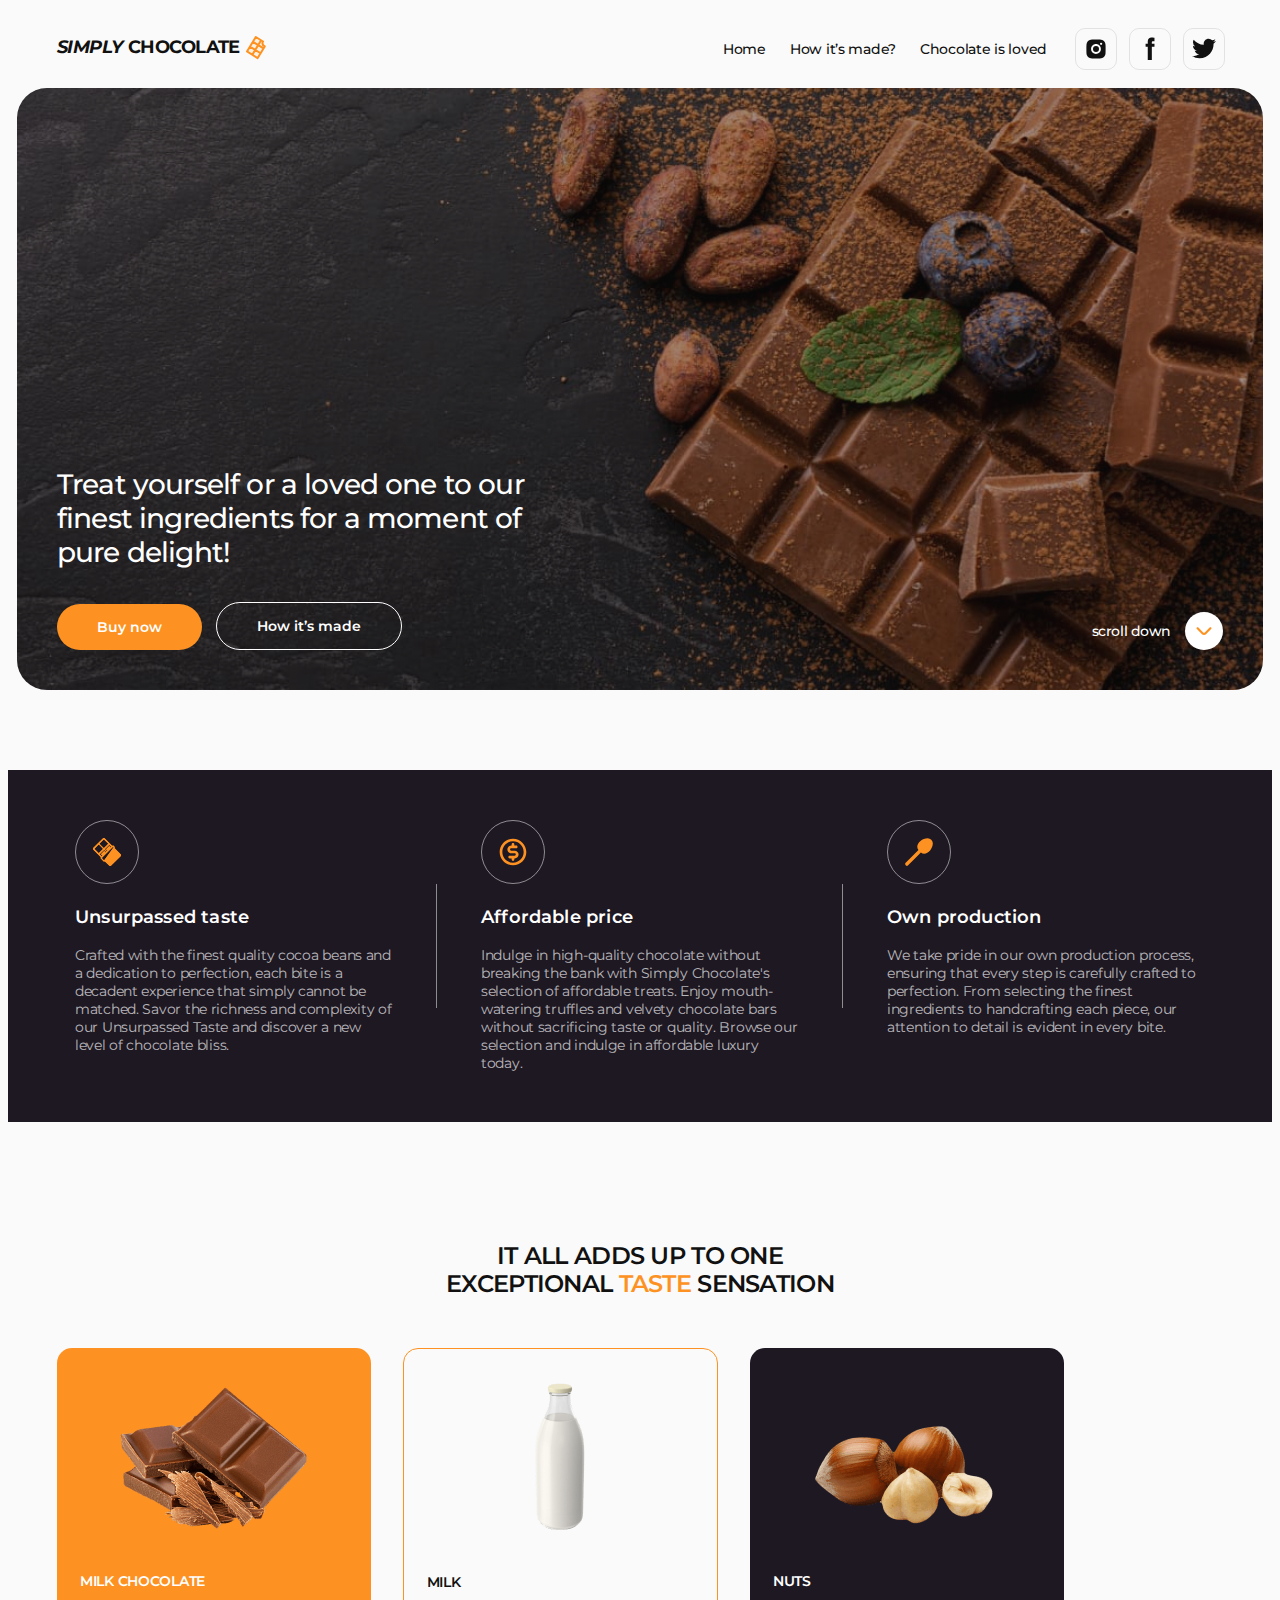
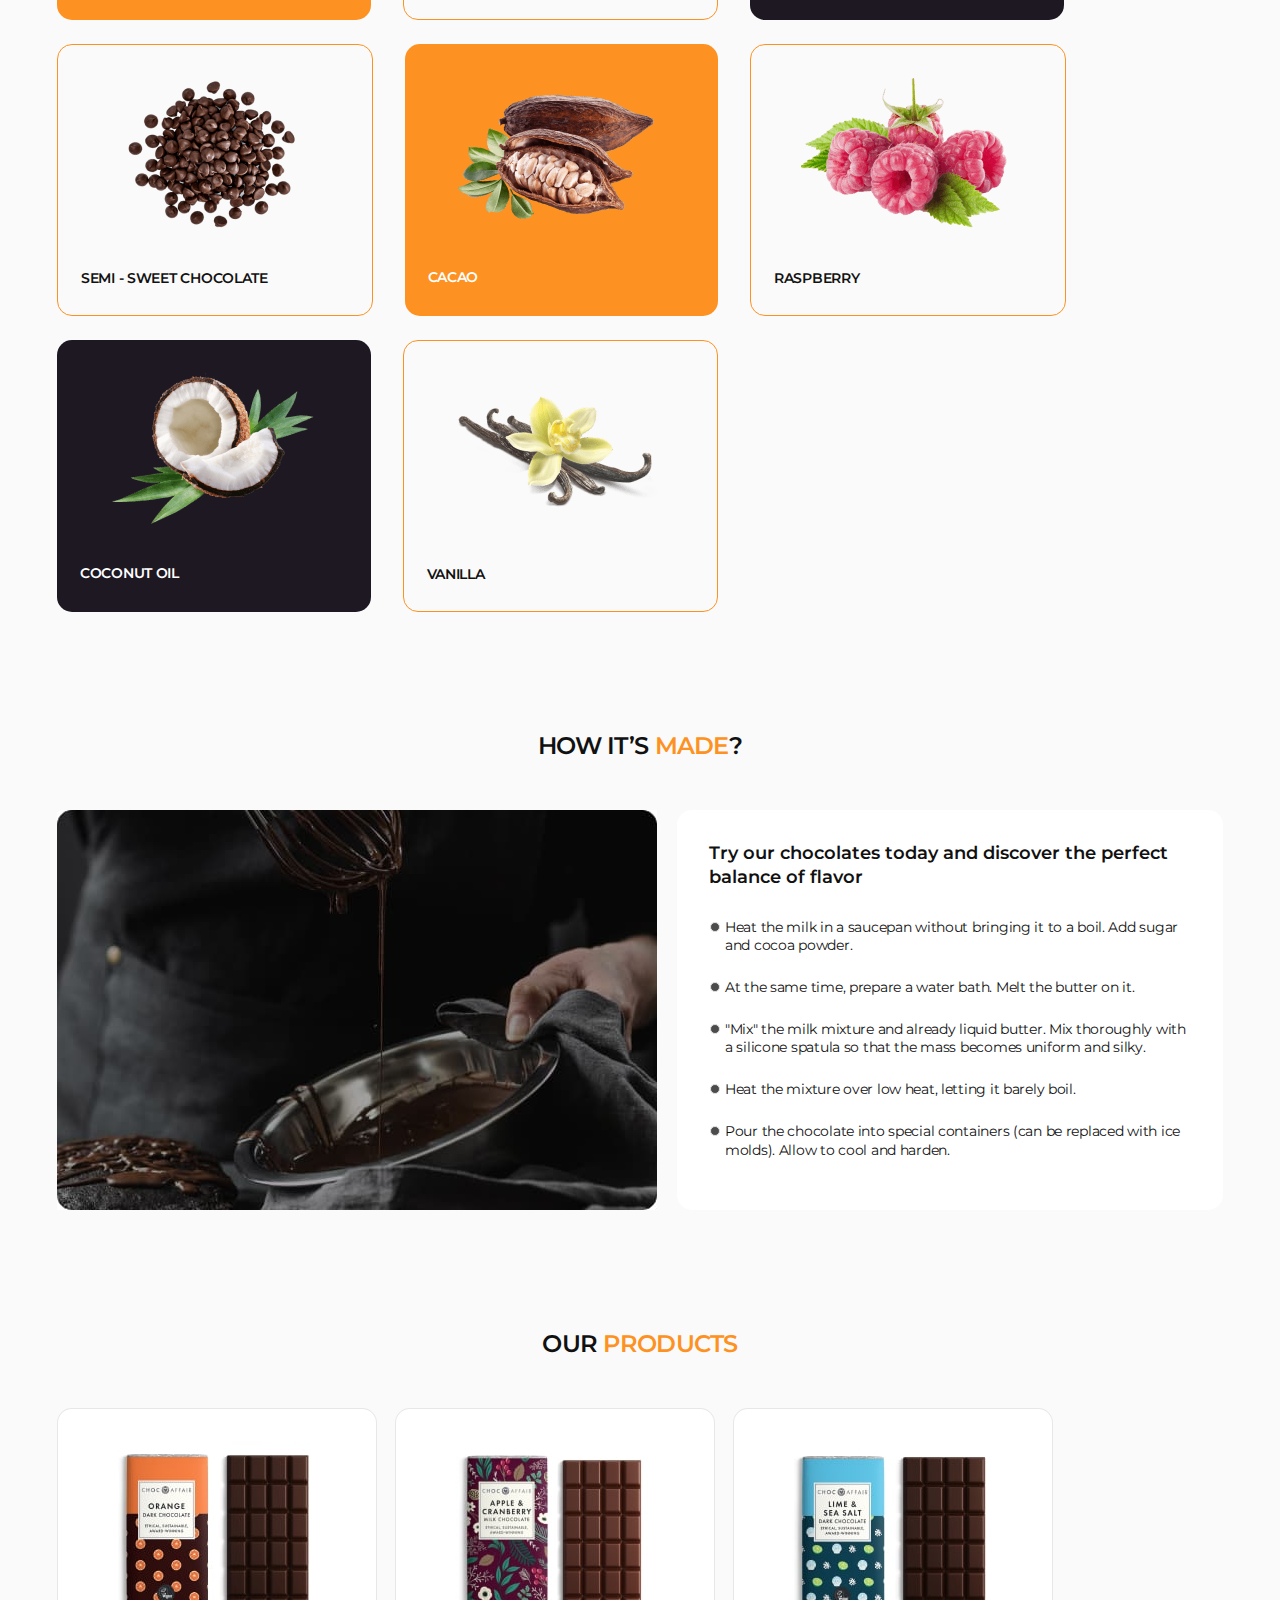
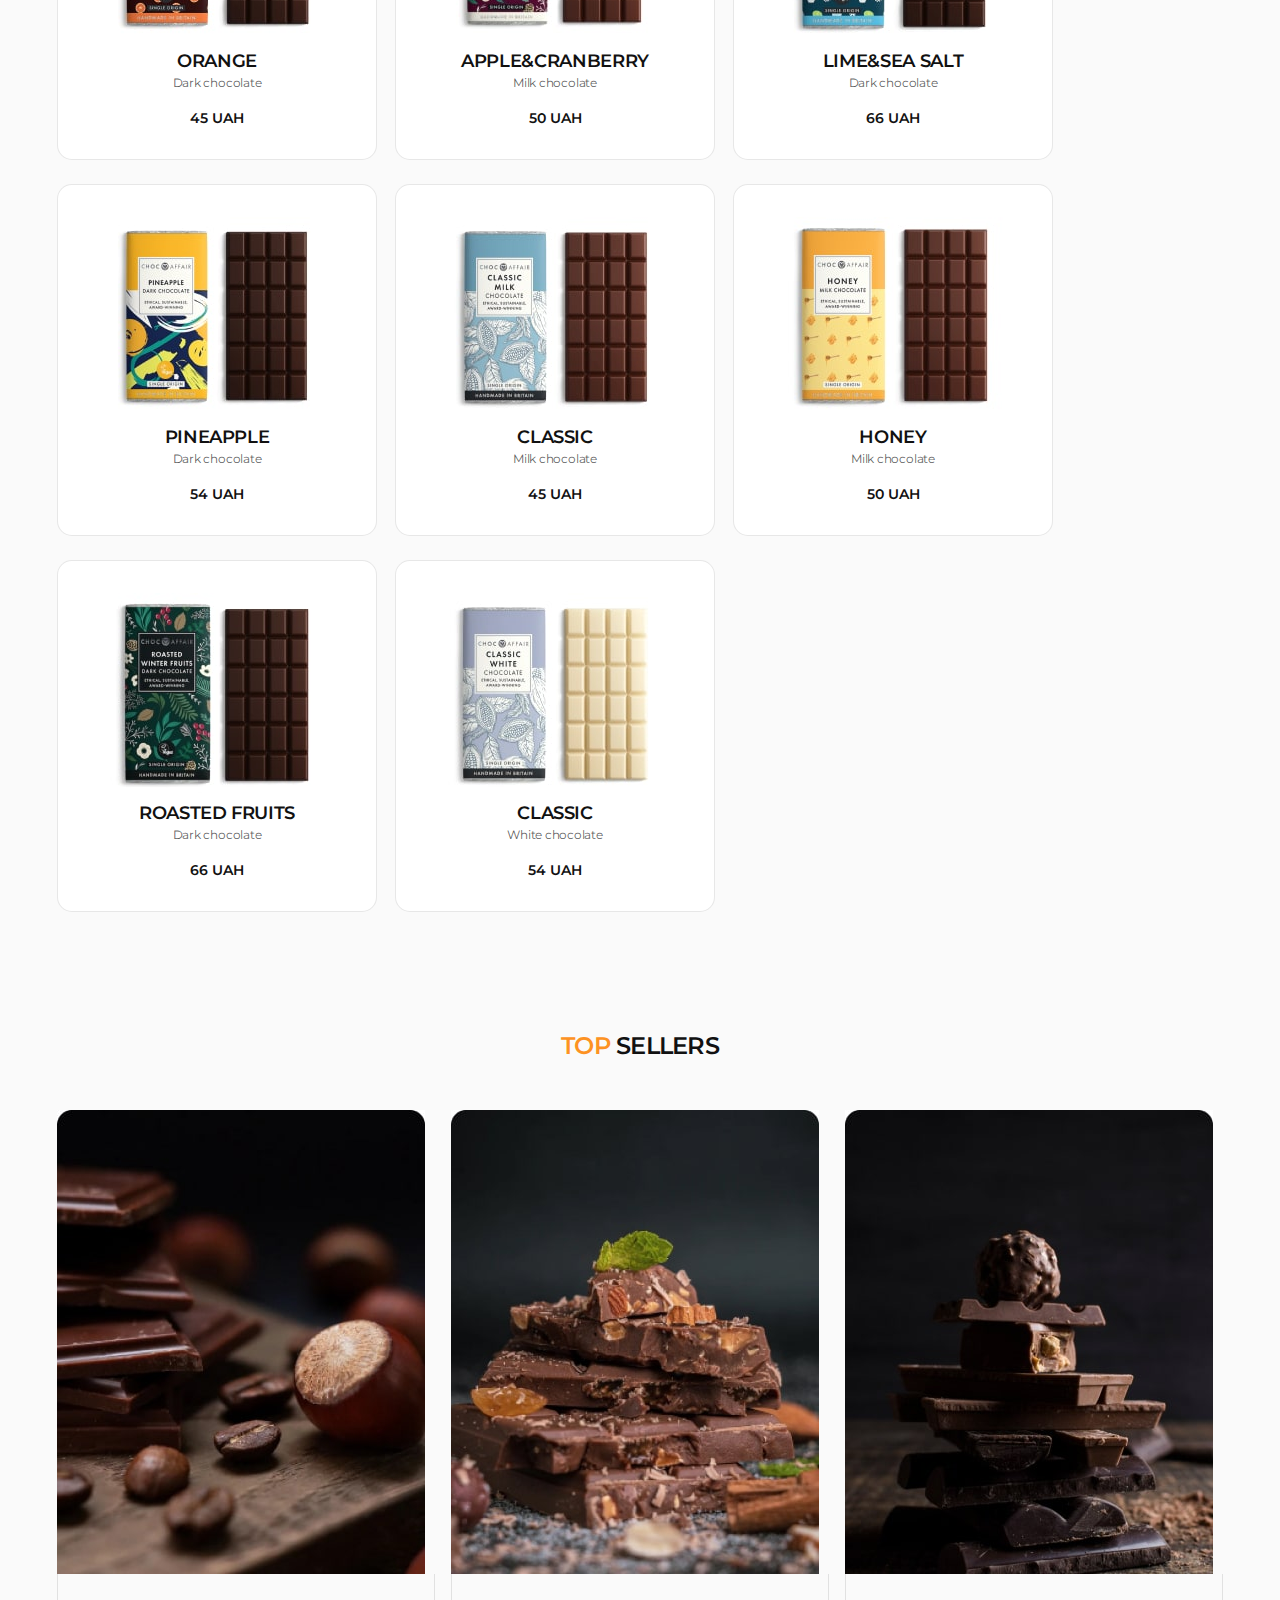
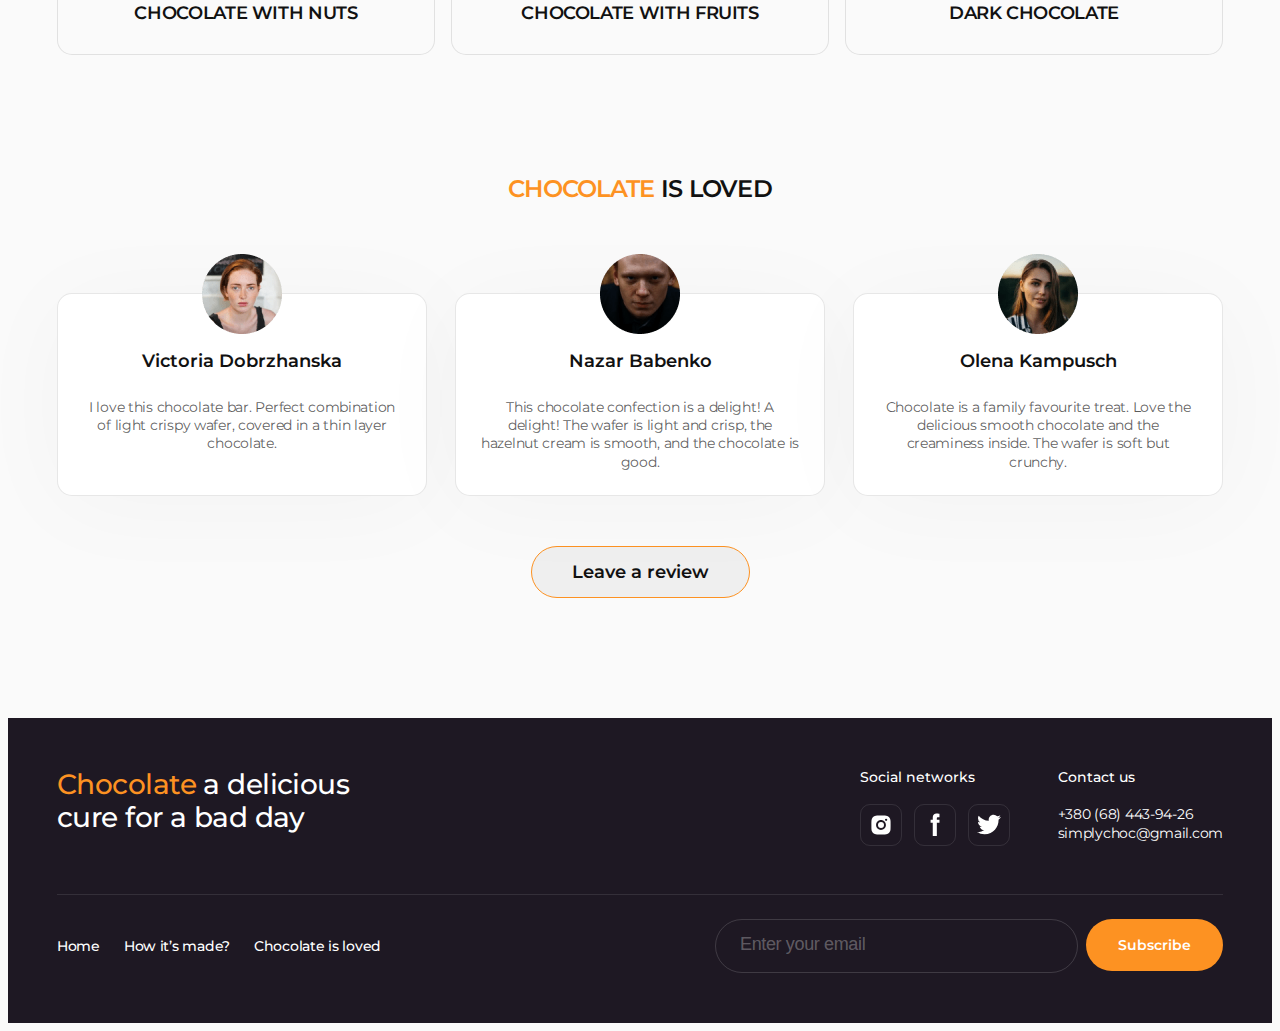
==== commit 39a69f00: "footer-adaptiv" ====
--- a/index.html
+++ b/index.html
@@ -1,540 +1,870 @@
 <!DOCTYPE html>
 <html lang="en">
-
-<head>
-    <meta charset="UTF-8">
-    <meta name="viewport" content="width=device-width, initial-scale=1.0">
+  <head>
+    <meta charset="UTF-8" />
+    <meta name="viewport" content="width=device-width, initial-scale=1.0" />
     <title>Chocolate</title>
 
-    <link rel="preconnect" href="https://fonts.googleapis.com">
-    <link rel="preconnect" href="https://fonts.gstatic.com" crossorigin>
-    <link href="https://fonts.googleapis.com/css2?family=Montserrat:ital,wght@0,100..900;1,100..900&display=swap"
-        rel="stylesheet">
+    <link rel="preconnect" href="https://fonts.googleapis.com" />
+    <link rel="preconnect" href="https://fonts.gstatic.com" crossorigin />
+    <link
+      href="https://fonts.googleapis.com/css2?family=Montserrat:ital,wght@0,100..900;1,100..900&display=swap"
+      rel="stylesheet"
+    />
 
-    <link rel="stylesheet" href="https://cdnjs.cloudflare.com/ajax/libs/modern-normalize/3.0.1/modern-normalize.min.css"
-        integrity="sha512-q6WgHqiHlKyOqslT/lgBgodhd03Wp4BEqKeW6nNtlOY4quzyG3VoQKFrieaCeSnuVseNKRGpGeDU3qPmabCANg=="
-        crossorigin="anonymous" referrerpolicy="no-referrer" />
+    <link
+      rel="stylesheet"
+      href="https://cdnjs.cloudflare.com/ajax/libs/modern-normalize/3.0.1/modern-normalize.min.css"
+      integrity="sha512-q6WgHqiHlKyOqslT/lgBgodhd03Wp4BEqKeW6nNtlOY4quzyG3VoQKFrieaCeSnuVseNKRGpGeDU3qPmabCANg=="
+      crossorigin="anonymous"
+      referrerpolicy="no-referrer"
+    />
 
-    <link rel="stylesheet" href="./css/styles.css">
+    <link rel="stylesheet" href="./css/styles.css" />
+  </head>
 
-</head>
+  <body>
+    <header class="header">
+      <div class="container header-container">
+        <nav class="header-navigation">
+          <a class="header-logo link" href=""
+            ><span class="header-logo-italic">SIMPLY</span> CHOCOLATE
+            <picture>
+              <source
+                src="./images/logo-chocolate.svg"
+                media="(min-width: 1166px)"
+              />
+              <source
+                src="./images/logo-chocolate-petit.svg"
+                media="(max-width: 1165px)"
+              />
+              <img src="./images/logo-chocolate.svg" alt="litle logo" />
+            </picture>
+          </a>
+          <ul class="header-menu list">
+            <li class="header-menu-item">
+              <a class="header-menu-link link" href="">Home</a>
+            </li>
+            <li class="header-menu-item">
+              <a class="header-menu-link link" href="#made">How it’s made?</a>
+            </li>
+            <li class="header-menu-item">
+              <a class="header-menu-link link" href="#loved"
+                >Chocolate is loved</a
+              >
+            </li>
+          </ul>
+        </nav>
+        <ul class="header-soc list">
+          <li class="header-soc-item">
+            <a
+              class="header-soc-link link"
+              href=""
+              target="_blank"
+              rel="noopener noreferrer nofollow"
+              aria-label="Instagram"
+            >
+              <svg class="header-soc-icon" width="24" height="24">
+                <use href="./images/icons.svg#icon-Instagram"></use>
+              </svg>
+            </a>
+          </li>
+          <li class="header-soc-item">
+            <a
+              class="header-soc-link link"
+              href=""
+              target="_blank"
+              rel="noopener noreferrer nofollow"
+              aria-label="Facebook"
+            >
+              <svg class="header-soc-icon" width="24" height="24">
+                <use href="./images/icons.svg#icon-Facebook"></use>
+              </svg>
+            </a>
+          </li>
+          <li class="header-soc-item">
+            <a
+              class="header-soc-link link"
+              href=""
+              target="_blank"
+              rel="noopener noreferrer nofollow"
+              aria-label="Twitter"
+            >
+              <svg class="header-soc-icon" width="24" height="24">
+                <use href="./images/icons.svg#icon-Twitter"></use>
+              </svg>
+            </a>
+          </li>
+        </ul>
+        <button type="button" class="menu-open-btn">
+          <svg class="header-menu-open-btn" width="28" height="28">
+            <use href="./images/icons.svg#icon-menu-open-btn"></use>
+          </svg>
+        </button>
+      </div>
 
-<body>
-    <header class="header">
-        <div class="container header-container">
-            <nav class="header-navigation">
-                <a class="header-logo link" href=""><span class="header-logo-italic">SIMPLY</span> CHOCOLATE
-                    <picture>
-                        <source src="./images/logo-chocolate.svg" media="(min-width: 1166px)">
-                        <source src="./images/logo-chocolate-petit.svg" media="(max-width: 1165px)">
-                        <img
-                            src="./images/logo-chocolate.svg" 
-                            alt="litle logo" 
-                            >
-                    </picture>
-                    
-                    </a>
-                <ul class="header-menu list">
-                    <li class="header-menu-item"><a class="header-menu-link link" href="">Home</a></li>
-                    <li class="header-menu-item"><a class="header-menu-link link" href="#made">How it’s made?</a></li>
-                    <li class="header-menu-item"><a class="header-menu-link link" href="#loved">Chocolate is loved</a>
-                    </li>
-                </ul>
-            </nav>
-            <ul class="header-soc list">
-                <li class="header-soc-item">
-                    <a 
-                    class="header-soc-link link"
-                    href="" target="_blank"
-                    rel="noopener noreferrer nofollow"
-                    aria-label="Instagram">
-                        <svg class="header-soc-icon" width="24" height="24">
-                            <use href="./images/icons.svg#icon-Instagram"></use>
-                        </svg>
-                    </a></li>
-                <li class="header-soc-item"><a class="header-soc-link link" href="" target="_blank"
-                        rel="noopener noreferrer nofollow" aria-label="Facebook">
-                        <svg class="header-soc-icon" width="24" height="24">
-                            <use href="./images/icons.svg#icon-Facebook"></use>
-                        </svg>
-                    </a></li>
-                <li class="header-soc-item"><a class="header-soc-link link" href="" target="_blank"
-                        rel="noopener noreferrer nofollow" aria-label="Twitter">
-                        <svg class="header-soc-icon" width="24" height="24">
-                            <use href="./images/icons.svg#icon-Twitter"></use>
-                        </svg>
-                    </a></li>
-            </ul>
-            <button type="button" class="menu-open-btn">
-                <svg class="header-menu-open-btn" width="28" height="28">
-                    <use href="./images/icons.svg#icon-menu-open-btn"></use>
-                </svg>
-            </button>          
-        </div>
-
-        <div class="mob-menu">
-            <div>
-                <button type="button" class="menu-close-btn">
-                    <svg class="mob-menu-close-btn" width="28" height="28">
-                        <use href="./images/icons.svg#icon-x-close-1"></use>
-                    </svg>
-                </button>
-                <ul class="mob-menu-list list">
-                    <li class="mob-menu-item"><a class="mob-menu-link link" href="">Home</a></li>
-                    <li class="mob-menu-item"><a class="mob-menu-link link" href="#made">How it’s made?</a></li>
-                    <li class="mob-menu-item"><a class="mob-menu-link link" href="#loved">Chocolate is loved</a>
-                    </li>
-                </ul>
-            </div>
-            <ul class="mob-soc list">
-                <li class="mob-soc-item">
-                    <a 
-                    class="mob-soc-link link"
-                    href="" target="_blank"
-                    rel="noopener noreferrer nofollow"
-                    aria-label="Instagram">
-                        <svg class="mob-soc-icon" width="24" height="24">
-                            <use href="./images/icons.svg#icon-Instagram"></use>
-                        </svg>
-                    </a></li>
-                <li class="mob-soc-item"><a class="mob-soc-link link" href="" target="_blank"
-                        rel="noopener noreferrer nofollow" aria-label="Facebook">
-                        <svg class="mob-soc-icon" width="24" height="24">
-                            <use href="./images/icons.svg#icon-Facebook"></use>
-                        </svg>
-                    </a></li>
-                <li class="mob-soc-item"><a class="mob-soc-link link" href="" target="_blank"
-                        rel="noopener noreferrer nofollow" aria-label="Twitter">
-                        <svg class="mob-soc-icon" width="24" height="24">
-                            <use href="./images/icons.svg#icon-Twitter"></use>
-                        </svg>
-                    </a></li>
-            </ul>
-        </div>
-        
+      <div class="mob-menu">
+        <div>
+          <button type="button" class="menu-close-btn">
+            <svg class="mob-menu-close-btn" width="28" height="28">
+              <use href="./images/icons.svg#icon-x-close-1"></use>
+            </svg>
+          </button>
+          <ul class="mob-menu-list list">
+            <li class="mob-menu-item">
+              <a class="mob-menu-link link" href="">Home</a>
+            </li>
+            <li class="mob-menu-item">
+              <a class="mob-menu-link link" href="#made">How it’s made?</a>
+            </li>
+            <li class="mob-menu-item">
+              <a class="mob-menu-link link" href="#loved">Chocolate is loved</a>
+            </li>
+          </ul>
+        </div>
+        <ul class="mob-soc list">
+          <li class="mob-soc-item">
+            <a
+              class="mob-soc-link link"
+              href=""
+              target="_blank"
+              rel="noopener noreferrer nofollow"
+              aria-label="Instagram"
+            >
+              <svg class="mob-soc-icon" width="24" height="24">
+                <use href="./images/icons.svg#icon-Instagram"></use>
+              </svg>
+            </a>
+          </li>
+          <li class="mob-soc-item">
+            <a
+              class="mob-soc-link link"
+              href=""
+              target="_blank"
+              rel="noopener noreferrer nofollow"
+              aria-label="Facebook"
+            >
+              <svg class="mob-soc-icon" width="24" height="24">
+                <use href="./images/icons.svg#icon-Facebook"></use>
+              </svg>
+            </a>
+          </li>
+          <li class="mob-soc-item">
+            <a
+              class="mob-soc-link link"
+              href=""
+              target="_blank"
+              rel="noopener noreferrer nofollow"
+              aria-label="Twitter"
+            >
+              <svg class="mob-soc-icon" width="24" height="24">
+                <use href="./images/icons.svg#icon-Twitter"></use>
+              </svg>
+            </a>
+          </li>
+        </ul>
+      </div>
     </header>
     <main>
-        <section class="hero">
-            <div class="container hero-container">
-                <h1 class="hero-title">Treat yourself or a loved one to
-                    our finest ingredients for a moment
-                    of pure delight!</h1>
-                <div class="hero-buttons">
-                    <button class="hero-bye-btn" type="button">Buy now</button>
-                    <a href="#made" class="hero-anchor-btn link">How it’s made</a>
-                    <a href="#footer" class="hero-bottom-btn link">scroll down</a>
+      <section class="hero">
+        <div class="container hero-container">
+          <h1 class="hero-title">
+            Treat yourself or a loved one to our finest ingredients for a moment
+            of pure delight!
+          </h1>
+          <div class="hero-buttons">
+            <button class="hero-bye-btn" type="button">Buy now</button>
+            <a href="#made" class="hero-anchor-btn link">How it’s made</a>
+            <a href="#footer" class="hero-bottom-btn link">scroll down</a>
+          </div>
+        </div>
+      </section>
+      <section class="features">
+        <div class="container">
+          <h2 class="visually-hidden">Features</h2>
+          <ul class="features-list list">
+            <li class="features-item">
+              <div class="feature-icon-wrap">
+                <svg class="feature-icon" width="28" height="28">
+                  <use href="./images/icons.svg#icon-Chocolate-bar"></use>
+                </svg>
+              </div>
+              <h3 class="features-subtitle">Unsurpassed taste</h3>
+              <p class="features-text">
+                Crafted with the finest quality cocoa beans and a dedication to
+                perfection, each bite is a decadent experience that simply
+                cannot be matched. Savor the richness and complexity of our
+                Unsurpassed Taste and discover a new level of chocolate bliss.
+              </p>
+            </li>
+            <li class="features-item">
+              <div class="feature-icon-wrap">
+                <svg class="feature-icon" width="28" height="28">
+                  <use href="./images/icons.svg#icon-Coin"></use>
+                </svg>
+              </div>
+              <h3 class="features-subtitle">Affordable price</h3>
+              <p class="features-text">
+                Indulge in high-quality chocolate without breaking the bank with
+                Simply Chocolate's selection of affordable treats. Enjoy
+                mouth-watering truffles and velvety chocolate bars without
+                sacrificing taste or quality. Browse our selection and indulge
+                in affordable luxury today.
+              </p>
+            </li>
+            <li class="features-item">
+              <div class="feature-icon-wrap">
+                <svg class="feature-icon" width="28" height="28">
+                  <use href="./images/icons.svg#icon-Spoon"></use>
+                </svg>
+              </div>
+              <h3 class="features-subtitle">Own production</h3>
+              <p class="features-text">
+                We take pride in our own production process, ensuring that every
+                step is carefully crafted to perfection. From selecting the
+                finest ingredients to handcrafting each piece, our attention to
+                detail is evident in every bite.
+              </p>
+            </li>
+          </ul>
+        </div>
+      </section>
+      <section class="taste">
+        <div class="container">
+          <h2 class="taste-title section-title">
+            It all adds up to one exceptional <span>taste</span> sensation
+          </h2>
+          <ul class="taste-list list">
+            <li class="taste-item">
+              <img
+                class="taste-img"
+                srcset="
+                  ./images/taste-img-1.png    1x,
+                  ./images/taste-img-1-2x.png 2x
+                "
+                src="./images/taste-img-1.png"
+                alt="Milk chocolate"
+                width="214"
+                height="160"
+              />
+              <h3 class="taste-subtitle">Milk chocolate</h3>
+            </li>
+            <li class="taste-item">
+              <img
+                class="taste-img"
+                srcset="
+                  ./images/taste-img-2.png    1x,
+                  ./images/taste-img-2-2x.png 2x
+                "
+                src="./images/taste-img-2.png"
+                alt="Milk"
+                width="214"
+                height="160"
+              />
+              <h3 class="taste-subtitle">Milk</h3>
+            </li>
+            <li class="taste-item">
+              <img
+                class="taste-img"
+                srcset="
+                  ./images/taste-img-3.png    1x,
+                  ./images/taste-img-3-2x.png 2x
+                "
+                src="./images/taste-img-3.png"
+                alt="Nuts"
+                width="214"
+                height="160"
+              />
+              <h3 class="taste-subtitle">Nuts</h3>
+            </li>
+            <li class="taste-item">
+              <img
+                class="taste-img"
+                srcset="
+                  ./images/taste-img-4.png    1x,
+                  ./images/taste-img-4-2x.png 2x
+                "
+                src="./images/taste-img-4.png"
+                alt="Semi - sweet chocolate"
+                width="214"
+                height="160"
+              />
+              <h3 class="taste-subtitle">Semi - sweet chocolate</h3>
+            </li>
+            <li class="taste-item">
+              <img
+                class="taste-img"
+                srcset="
+                  ./images/taste-img-5.png    1x,
+                  ./images/taste-img-5-2x.png 2x
+                "
+                src="./images/taste-img-5.png"
+                alt="Cacao"
+                width="214"
+                height="160"
+              />
+              <h3 class="taste-subtitle">Cacao</h3>
+            </li>
+            <li class="taste-item">
+              <img
+                class="taste-img"
+                srcset="
+                  ./images/taste-img-6.png    1x,
+                  ./images/taste-img-6-2x.png 2x
+                "
+                src="./images/taste-img-6.png"
+                alt="Raspberry"
+                width="214"
+                height="160"
+              />
+              <h3 class="taste-subtitle">Raspberry</h3>
+            </li>
+            <li class="taste-item">
+              <img
+                class="taste-img"
+                srcset="
+                  ./images/taste-img-7.png    1x,
+                  ./images/taste-img-7-2x.png 2x
+                "
+                src="./images/taste-img-7.png"
+                alt="Coconut oil"
+                width="214"
+                height="160"
+              />
+              <h3 class="taste-subtitle">Coconut oil</h3>
+            </li>
+            <li class="taste-item">
+              <img
+                class="taste-img"
+                srcset="
+                  ./images/taste-img-8.png    1x,
+                  ./images/taste-img-8-2x.png 2x
+                "
+                src="./images/taste-img-8.png"
+                alt="Vanilla"
+                width="214"
+                height="160"
+              />
+              <h3 class="taste-subtitle">Vanilla</h3>
+            </li>
+          </ul>
+        </div>
+      </section>
+      <section class="made" id="made">
+        <div class="container">
+          <h2 class="made-title section-title">How it’s <span>made</span>?</h2>
+          <div class="made-wrap">
+            <picture class="made-picture">
+              <source
+                srcset="
+                  ./images/made-image.jpg    1x,
+                  ./images/made-image-2x.jpg 2x
+                "
+                media="(min-width: 1166px)"
+              />
+              <source
+                srcset="
+                  ./images/made-image-tab.jpg    1x,
+                  ./images/made-image-tab-2x.jpg 2x
+                "
+                media="(min-width: 768px)"
+              />
+              <source
+                srcset="
+                  ./images/made-image-mob.jpg    1x,
+                  ./images/made-image-mob-2x.jpg 2x
+                "
+                media="(max-width: 767px)"
+              />
+              <img
+                class="made-img"
+                src="./images/made-image-tab.jpg"
+                alt="liquid chocolate"
+                width="614"
+                height="400"
+              />
+            </picture>
+            <div class="made-content">
+              <h3 class="made-subtitle">
+                Try our chocolates today and discover the perfect balance of
+                flavor
+              </h3>
+              <ul class="made-list list">
+                <li class="made-item">
+                  <p class="made-item-text">
+                    Heat the milk in a saucepan without bringing it to a boil.
+                    Add sugar and cocoa powder.
+                  </p>
+                </li>
+                <li class="made-item">
+                  <p class="made-item-text">
+                    At the same time, prepare a water bath. Melt the butter on
+                    it.
+                  </p>
+                </li>
+                <li class="made-item">
+                  <p class="made-item-text">
+                    "Mix" the milk mixture and already liquid butter. Mix
+                    thoroughly with a silicone spatula so that the mass becomes
+                    uniform and silky.
+                  </p>
+                </li>
+                <li class="made-item">
+                  <p class="made-item-text">
+                    Heat the mixture over low heat, letting it barely boil.
+                  </p>
+                </li>
+                <li class="made-item">
+                  <p class="made-item-text">
+                    Pour the chocolate into special containers (can be replaced
+                    with ice molds). Allow to cool and harden.
+                  </p>
+                </li>
+              </ul>
+            </div>
+          </div>
+        </div>
+      </section>
+      <section class="products">
+        <div class="container">
+          <h2 class="products-title section-title">
+            Our <span>products</span>
+          </h2>
+          <ul class="products-list list">
+            <li class="products-item">
+              <img
+                class="products-img"
+                srcset="
+                  ./images/products-img-1.jpg    1x,
+                  ./images/products-img-1-2x.jpg 2x
+                "
+                src="./images/products-img-1.jpg"
+                alt="Orange"
+                width="230"
+                height="201"
+              />
+              <h3 class="products-subtitle">Orange</h3>
+              <p class="products-item-text">Dark chocolate</p>
+              <span class="products-item-price">45 UAH</span>
+            </li>
+            <li class="products-item">
+              <img
+                class="products-img"
+                srcset="
+                  ./images/products-img-2.jpg    1x,
+                  ./images/products-img-2-2x.jpg 2x
+                "
+                src="./images/products-img-2.jpg"
+                alt="Apple&cranberry"
+                width="230"
+                height="201"
+              />
+              <h3 class="products-subtitle">Apple&cranberry</h3>
+              <p class="products-item-text">Milk chocolate</p>
+              <span class="products-item-price">50 UAH</span>
+            </li>
+            <li class="products-item">
+              <img
+                class="products-img"
+                srcset="
+                  ./images/products-img-3.jpg    1x,
+                  ./images/products-img-3-2x.jpg 2x
+                "
+                src="./images/products-img-3.jpg"
+                alt="Lime&sea salt"
+                width="230"
+                height="201"
+              />
+              <h3 class="products-subtitle">Lime&sea salt</h3>
+              <p class="products-item-text">Dark chocolate</p>
+              <span class="products-item-price">66 UAH</span>
+            </li>
+            <li class="products-item">
+              <img
+                class="products-img"
+                srcset="
+                  ./images/products-img-4.jpg    1x,
+                  ./images/products-img-4-2x.jpg 2x
+                "
+                src="./images/products-img-4.jpg"
+                alt="Pineapple"
+                width="230"
+                height="201"
+              />
+              <h3 class="products-subtitle">Pineapple</h3>
+              <p class="products-item-text">Dark chocolate</p>
+              <span class="products-item-price">54 UAH</span>
+            </li>
+            <li class="products-item">
+              <img
+                class="products-img"
+                srcset="
+                  ./images/products-img-5.jpg    1x,
+                  ./images/products-img-5-2x.jpg 2x
+                "
+                src="./images/products-img-5.jpg"
+                alt="Classic"
+                width="230"
+                height="201"
+              />
+              <h3 class="products-subtitle">Classic</h3>
+              <p class="products-item-text">Milk chocolate</p>
+              <span class="products-item-price">45 UAH</span>
+            </li>
+            <li class="products-item">
+              <img
+                class="products-img"
+                srcset="
+                  ./images/products-img-6.jpg    1x,
+                  ./images/products-img-6-2x.jpg 2x
+                "
+                src="./images/products-img-6.jpg"
+                alt="Honey"
+                width="230"
+                height="201"
+              />
+              <h3 class="products-subtitle">Honey</h3>
+              <p class="products-item-text">Milk chocolate</p>
+              <span class="products-item-price">50 UAH</span>
+            </li>
+            <li class="products-item">
+              <img
+                class="products-img"
+                srcset="
+                  ./images/products-img-7.jpg    1x,
+                  ./images/products-img-7-2x.jpg 2x
+                "
+                src="./images/products-img-7.jpg"
+                alt="Roasted fruits"
+                width="230"
+                height="201"
+              />
+              <h3 class="products-subtitle">Roasted fruits</h3>
+              <p class="products-item-text">Dark chocolate</p>
+              <span class="products-item-price">66 UAH</span>
+            </li>
+            <li class="products-item">
+              <img
+                class="products-img"
+                srcset="
+                  ./images/products-img-8.jpg    1x,
+                  ./images/products-img-8-2x.jpg 2x
+                "
+                src="./images/products-img-8.jpg"
+                alt="Classic"
+                width="230"
+                height="201"
+              />
+              <h3 class="products-subtitle">Classic</h3>
+              <p class="products-item-text">White chocolate</p>
+              <span class="products-item-price">54 UAH</span>
+            </li>
+          </ul>
+        </div>
+      </section>
+      <section class="sellers">
+        <div class="container">
+          <h2 class="sellers-title section-title"><span>Top</span> sellers</h2>
+          <ul class="sellers-list list">
+            <li class="sellers-item">
+              <div class="sellers-cover-wrap">
+                <picture>
+                  <source
+                    srcset="
+                      ./images/sellers-img-1.jpg    1x,
+                      ./images/sellers-img-1-2x.jpg 2x
+                    "
+                    media="(min-width: 1166px)"
+                  />
+                  <source
+                    srcset="
+                      ./images/sellers-img-1-tab.jpg    1x,
+                      ./images/sellers-img-1-tab-2x.jpg 2x
+                    "
+                    media="(min-width: 768px)"
+                  />
+                  <source
+                    srcset="
+                      ./images/sellers-img-1-mob.jpg    1x,
+                      ./images/sellers-img-1-mob-2x.jpg 2x
+                    "
+                    media="(max-width: 767px)"
+                  />
+                  <img
+                    class="sellers-img"
+                    src="./images/sellers-img-1.jpg"
+                    alt="Chocolate with nuts"
+                    width="368"
+                    height="464"
+                  />
+                </picture>
+                <div class="sellers-text-wrap">
+                  <p class="sellers-cover-text">
+                    Chocolate with nuts is a delectable combination that brings
+                    together the smoothness of chocolate and the crunchiness of
+                    nuts. Whether it's milk chocolate, dark chocolate, or white
+                    chocolate, the addition of nuts adds a whole new dimension
+                    of flavor and texture.
+                  </p>
                 </div>
-            </div>
-        </section>
-        <section class="features">
-            <div class="container">
-                <h2 class="visually-hidden">Features</h2>
-                <ul class="features-list list">
-                    <li class="features-item">
-                        <div class="feature-icon-wrap">
-                            <svg class="feature-icon" width="28" height="28">
-                                <use href="./images/icons.svg#icon-Chocolate-bar"></use>
-                            </svg>
-                        </div>
-                        <h3 class="features-subtitle">Unsurpassed taste</h3>
-                        <p class="features-text">Crafted with the finest quality cocoa beans and a dedication to
-                            perfection,
-                            each bite is a
-                            decadent experience that simply cannot be matched. Savor the richness and complexity of our
-                            Unsurpassed Taste and discover a new level of chocolate bliss.</p>
-                    </li>
-                    <li class="features-item">
-                        <div class="feature-icon-wrap">
-                            <svg class="feature-icon" width="28" height="28">
-                                <use href="./images/icons.svg#icon-Coin"></use>
-                            </svg>
-                        </div>
-                        <h3 class="features-subtitle">Affordable price</h3>
-                        <p class="features-text">Indulge in high-quality chocolate without breaking the bank with Simply
-                            Chocolate's selection of
-                            affordable treats. Enjoy mouth-watering truffles and velvety chocolate bars without
-                            sacrificing
-                            taste or quality. Browse our selection and indulge in affordable luxury today.</p>
-                    </li>
-                    <li class="features-item">
-                        <div class="feature-icon-wrap">
-                            <svg class="feature-icon" width="28" height="28">
-                                <use href="./images/icons.svg#icon-Spoon"></use>
-                            </svg>
-                        </div>
-                        <h3 class="features-subtitle">Own production</h3>
-                        <p class="features-text">We take pride in our own production process, ensuring that every step
-                            is
-                            carefully crafted to
-                            perfection. From selecting the finest ingredients to handcrafting each piece, our attention
-                            to
-                            detail is evident in every bite.</p>
-                    </li>
-                </ul>
-            </div>
-        </section>
-        <section class="taste">
-            <div class="container">
-                <h2 class="taste-title section-title">It all adds up to one exceptional <span>taste</span> sensation
-                </h2>
-                <ul class="taste-list list">
-                    <li class="taste-item">
-                        <img class="taste-img" 
-                        srcset="
-                        ./images/taste-img-1.png 1x, 
-                        ./images/taste-img-1-2x.png 2x"
-                        src="./images/taste-img-1.png" alt="Milk chocolate" width="214"
-                            height="160">
-                        <h3 class="taste-subtitle">Milk chocolate</h3>
-                    </li>
-                    <li class="taste-item">
-                        <img class="taste-img" 
-                        srcset="
-                        ./images/taste-img-2.png 1x, 
-                        ./images/taste-img-2-2x.png 2x"
-                        src="./images/taste-img-2.png" alt="Milk" width="214" height="160">
-                        <h3 class="taste-subtitle">Milk</h3>
-                    </li>
-                    <li class="taste-item">                        
-                        <img class="taste-img" 
-                        srcset="
-                        ./images/taste-img-3.png 1x, 
-                        ./images/taste-img-3-2x.png 2x"
-                        src="./images/taste-img-3.png" alt="Nuts" width="214" height="160">
-                        <h3 class="taste-subtitle">Nuts</h3>
-                    </li>
-                    <li class="taste-item">                        
-                        <img class="taste-img" 
-                        srcset="
-                        ./images/taste-img-4.png 1x, 
-                        ./images/taste-img-4-2x.png 2x"
-                        src="./images/taste-img-4.png" alt="Semi - sweet chocolate" width="214"
-                            height="160">
-                        <h3 class="taste-subtitle">Semi - sweet chocolate</h3>
-                    </li>
-                    <li class="taste-item">                        
-                        <img class="taste-img" 
-                        srcset="
-                        ./images/taste-img-5.png 1x, 
-                        ./images/taste-img-5-2x.png 2x"
-                        src="./images/taste-img-5.png" alt="Cacao" width="214" height="160">
-                        <h3 class="taste-subtitle">Cacao</h3>
-                    </li>
-                    <li class="taste-item">                        
-                        <img class="taste-img" 
-                        srcset="
-                        ./images/taste-img-6.png 1x, 
-                        ./images/taste-img-6-2x.png 2x"
-                        src="./images/taste-img-6.png" alt="Raspberry" width="214" height="160">
-                        <h3 class="taste-subtitle">Raspberry</h3>
-                    </li>
-                    <li class="taste-item">
-                        <img class="taste-img" 
-                        srcset="
-                        ./images/taste-img-7.png 1x, 
-                        ./images/taste-img-7-2x.png 2x"
-                        src="./images/taste-img-7.png" alt="Coconut oil" width="214"
-                            height="160">
-                        <h3 class="taste-subtitle">Coconut oil</h3>
-                    </li>
-                    <li class="taste-item">
-                        <img class="taste-img" 
-                        srcset="
-                        ./images/taste-img-8.png 1x, 
-                        ./images/taste-img-8-2x.png 2x"
-                        src="./images/taste-img-8.png" alt="Vanilla" width="214"
-                            height="160">
-                        <h3 class="taste-subtitle">Vanilla</h3>
-                    </li>
-                </ul>
-            </div>
-        </section>
-        <section class="made" id="made">
-            <div class="container">
-                <h2 class="made-title section-title">How it’s <span>made</span>?</h2>
-                <div class="made-wrap">
-                    <picture class="made-picture">
-                        <source srcset="./images/made-image.jpg 1x, ./images/made-image-2x.jpg 2x" media="(min-width: 1166px)">
-                        <source srcset="./images/made-image-tab.jpg 1x, ./images/made-image-tab-2x.jpg 2x" media="(min-width: 768px)">
-                        <source srcset="./images/made-image-mob.jpg 1x, ./images/made-image-mob-2x.jpg 2x" media="(max-width: 767px)">
-                        <img class="made-img" src="./images/made-image-tab.jpg" alt="liquid chocolate" width="614" height="400">
-                    </picture>
-                    <div class="made-content">
-                        <h3 class="made-subtitle">Try our chocolates today and discover the perfect balance of flavor
-                        </h3>
-                        <ul class="made-list list">
-                            <li class="made-item">
-                                <p class="made-item-text">Heat the milk in a saucepan without bringing it to a boil. Add
-                                    sugar and
-                                    cocoa powder.</p>
-                            </li>
-                            <li class="made-item">
-                                <p class="made-item-text">At the same time, prepare a water bath. Melt the butter on it.
-                                </p>
-                            </li>
-                            <li class="made-item">
-                                <p class="made-item-text">"Mix" the milk mixture and already liquid butter. Mix
-                                    thoroughly with a
-                                    silicone spatula so that
-                                    the mass becomes uniform and silky.</p>
-                            </li>
-                            <li class="made-item">
-                                <p class="made-item-text">Heat the mixture over low heat, letting it barely boil.</p>
-                            </li>
-                            <li class="made-item">
-                                <p class="made-item-text">Pour the chocolate into special containers (can be replaced
-                                    with ice
-                                    molds). Allow to cool and
-                                    harden.</p>
-                            </li>
-                        </ul>
-                    </div>
+              </div>
+              <h3 class="sellers-subtitle">Chocolate with nuts</h3>
+            </li>
+            <li class="sellers-item">
+              <div class="sellers-cover-wrap">
+                <picture>
+                  <source
+                    srcset="
+                      ./images/sellers-img-2.jpg    1x,
+                      ./images/sellers-img-2-2x.jpg 2x
+                    "
+                    media="(min-width: 1166px)"
+                  />
+                  <source
+                    srcset="
+                      ./images/sellers-img-2-tab.jpg    1x,
+                      ./images/sellers-img-2-tab-2x.jpg 2x
+                    "
+                    media="(min-width: 768px)"
+                  />
+                  <source
+                    srcset="
+                      ./images/sellers-img-2-mob.jpg    1x,
+                      ./images/sellers-img-2-mob-2x.jpg 2x
+                    "
+                    media="(max-width: 767px)"
+                  />
+                  <img
+                    class="sellers-img"
+                    src="./images/sellers-img-2.jpg"
+                    alt="Chocolate with fruits"
+                    width="368"
+                    height="464"
+                  />
+                </picture>
+                <div class="sellers-text-wrap">
+                  <p class="sellers-cover-text">
+                    Chocolate with fruit is an unbeatable combination of two of
+                    the tastiest things in the world. This dessert combines
+                    delicate and aromatic chocolate with fresh and juicy fruits,
+                    creating a true poetry of taste.
+                  </p>
                 </div>
-            </div>
-        </section>
-        <section class="products">
-            <div class="container">
-                <h2 class="products-title section-title">Our <span>products</span></h2>
-                <ul class="products-list list">
-                    <li class="products-item">
-                        <img class="products-img" 
-                        srcset="
-                        ./images/products-img-1.jpg 1x, 
-                        ./images/products-img-1-2x.jpg 2x"
-                        src="./images/products-img-1.jpg" alt="Orange" width="230"
-                            height="201">
-                        <h3 class="products-subtitle">Orange</h3>
-                        <p class="products-item-text">Dark chocolate</p>
-                        <span class="products-item-price">45 UAH</span>
-                    </li>
-                    <li class="products-item">
-                        <img class="products-img" 
-                        srcset="
-                        ./images/products-img-2.jpg 1x, 
-                        ./images/products-img-2-2x.jpg 2x"
-                        src="./images/products-img-2.jpg" alt="Apple&cranberry" width="230"
-                            height="201">
-                        <h3 class="products-subtitle">Apple&cranberry</h3>
-                        <p class="products-item-text">Milk chocolate</p>
-                        <span class="products-item-price">50 UAH</span>
-                    </li>
-                    <li class="products-item">
-                        <img class="products-img" 
-                        srcset="
-                        ./images/products-img-3.jpg 1x, 
-                        ./images/products-img-3-2x.jpg 2x"
-                        src="./images/products-img-3.jpg" alt="Lime&sea salt" width="230"
-                            height="201">
-                        <h3 class="products-subtitle">Lime&sea salt</h3>
-                        <p class="products-item-text">Dark chocolate</p>
-                        <span class="products-item-price">66 UAH</span>
-                    </li>
-                    <li class="products-item">
-                        <img class="products-img" 
-                        srcset="
-                        ./images/products-img-4.jpg 1x, 
-                        ./images/products-img-4-2x.jpg 2x"
-                        src="./images/products-img-4.jpg" alt="Pineapple" width="230"
-                            height="201">
-                        <h3 class="products-subtitle">Pineapple</h3>
-                        <p class="products-item-text">Dark chocolate</p>
-                        <span class="products-item-price">54 UAH</span>
-                    </li>
-                    <li class="products-item">
-                        <img class="products-img" 
-                        srcset="
-                        ./images/products-img-5.jpg 1x, 
-                        ./images/products-img-5-2x.jpg 2x"
-                        src="./images/products-img-5.jpg" alt="Classic" width="230"
-                            height="201">
-                        <h3 class="products-subtitle">Classic</h3>
-                        <p class="products-item-text">Milk chocolate</p>
-                        <span class="products-item-price">45 UAH</span>
-                    </li>
-                    <li class="products-item">
-                        <img class="products-img" 
-                        srcset="
-                        ./images/products-img-6.jpg 1x, 
-                        ./images/products-img-6-2x.jpg 2x"
-                        src="./images/products-img-6.jpg" alt="Honey" width="230"
-                            height="201">
-                        <h3 class="products-subtitle">Honey</h3>
-                        <p class="products-item-text">Milk chocolate</p>
-                        <span class="products-item-price">50 UAH</span>
-                    </li>
-                    <li class="products-item">
-                        <img class="products-img" 
-                        srcset="
-                        ./images/products-img-7.jpg 1x, 
-                        ./images/products-img-7-2x.jpg 2x"
-                        src="./images/products-img-7.jpg" alt="Roasted fruits" width="230"
-                            height="201">
-                        <h3 class="products-subtitle">Roasted fruits</h3>
-                        <p class="products-item-text">Dark chocolate</p>
-                        <span class="products-item-price">66 UAH</span>
-                    </li>
-                    <li class="products-item">
-                        <img class="products-img" 
-                        srcset="
-                        ./images/products-img-8.jpg 1x, 
-                        ./images/products-img-8-2x.jpg 2x"
-                        src="./images/products-img-8.jpg" alt="Classic" width="230"
-                            height="201">
-                        <h3 class="products-subtitle">Classic</h3>
-                        <p class="products-item-text">White chocolate</p>
-                        <span class="products-item-price">54 UAH</span>
-                    </li>
-                </ul>
-            </div>
-        </section>
-        <section class="sellers">
-            <div class="container">
-                <h2 class="sellers-title section-title"><span>Top</span> sellers</h2>
-                <ul class="sellers-list list">
-                    <li class="sellers-item">
-                        <div class="sellers-cover-wrap">
-                            <picture>
-                                <source srcset="./images/sellers-img-1.jpg 1x, ./images/sellers-img-1-2x.jpg 2x" media="(min-width: 1166px)">
-                                <source srcset="./images/sellers-img-1-tab.jpg 1x, ./images/sellers-img-1-tab-2x.jpg 2x" media="(min-width: 768px)">
-                                <source srcset="./images/sellers-img-1-mob.jpg 1x, ./images/sellers-img-1-mob-2x.jpg 2x" media="(max-width: 767px)">
-                                <img class="sellers-img" src="./images/sellers-img-1.jpg" alt="Chocolate with nuts"
-                                    width="368" height="464">
-                            </picture>
-                            <div class="sellers-text-wrap">
-                                <p class="sellers-cover-text">Chocolate with nuts is a delectable combination that brings together the smoothness of chocolate and the crunchiness of nuts. Whether it's milk chocolate, dark chocolate, or white chocolate, the addition of nuts adds a whole new dimension of flavor and texture.</p>
-                            </div>
-                        </div>
-                        <h3 class="sellers-subtitle">Chocolate with nuts</h3>
-                    </li>
-                    <li class="sellers-item">
-                        <div class="sellers-cover-wrap">
-                            <picture>
-                                <source srcset="./images/sellers-img-2.jpg 1x, ./images/sellers-img-2-2x.jpg 2x" media="(min-width: 1166px)">
-                                <source srcset="./images/sellers-img-2-tab.jpg 1x, ./images/sellers-img-2-tab-2x.jpg 2x" media="(min-width: 768px)">
-                                <source srcset="./images/sellers-img-2-mob.jpg 1x, ./images/sellers-img-2-mob-2x.jpg 2x" media="(max-width: 767px)">
-                                <img class="sellers-img" src="./images/sellers-img-2.jpg" alt="Chocolate with fruits"
-                                    width="368" height="464">
-                            </picture>
-                            <div class="sellers-text-wrap">
-                                <p class="sellers-cover-text">Chocolate with fruit is an unbeatable combination of two
-                                    of the tastiest things in the world. This dessert combines delicate and aromatic
-                                    chocolate with fresh and juicy fruits, creating a true poetry of taste.</p>
-                            </div>
-                        </div>
-                        <h3 class="sellers-subtitle">Chocolate with fruits</h3>
-                    </li>
-                    <li class="sellers-item">
-                        <div class="sellers-cover-wrap">
-                            <picture>
-                                <source srcset="./images/sellers-img-3.jpg 1x, ./images/sellers-img-3-2x.jpg 2x" media="(min-width: 1166px)">
-                                <source srcset="./images/sellers-img-3-tab.jpg 1x, ./images/sellers-img-3-tab-2x.jpg 2x" media="(min-width: 768px)">
-                                <source srcset="./images/sellers-img-3-mob.jpg 1x, ./images/sellers-img-3-mob-2x.jpg 2x" media="(max-width: 767px)">
-                                <img class="sellers-img" src="./images/sellers-img-3.jpg" alt="Dark chocolate"
-                                    width="368" height="464">
-                            </picture>
-                            <div class="sellers-text-wrap">
-                                <p class="sellers-cover-text">Dark chocolate is a rich and indulgent treat that is beloved by many chocolate enthusiasts. It is made from cocoa beans, which are roasted, ground, and then processed to produce chocolate liquor. Dark chocolate contains a higher percentage of cocoa solids compared to milk chocolate.</p>
-                            </div>
-                        </div>
-                        <h3 class="sellers-subtitle">Dark chocolate</h3>
-                    </li>
-                </ul>
-            </div>
-        </section>
-        <section class="loved" id="loved">
-            <div class="container">
-                <h2 class="loved-title section-title"><span>Chocolate</span> is loved</h2>
-                <ul class="loved-list list">
-                    <li class="loved-item">
-                        <img class="loved-img" src="./images/loved-img-1.jpg" alt="" width="80" height="80">
-                        <h3 class="loved-subtitle">Victoria Dobrzhanska</h3>
-                        <p class="loved-item-text">I love this chocolate bar. Perfect combination of light crispy wafer,
-                            covered in a thin layer
-                            chocolate.</p>
-                    </li>
-                    <li class="loved-item">
-                        <img class="loved-img" src="./images/loved-img-2.jpg" alt="" width="80" height="80">
-                        <h3 class="loved-subtitle">Nazar Babenko</h3>
-                        <p class="loved-item-text">This chocolate confection is a delight! A delight! The wafer is light
-                            and
-                            crisp, the hazelnut
-                            cream is smooth, and the chocolate is good.</p>
-                    </li>
-                    <li class="loved-item">
-                        <img class="loved-img" src="./images/loved-img-3.jpg" alt="" width="80" height="80">
-                        <h3 class="loved-subtitle">Olena Kampusch</h3>
-                        <p class="loved-item-text"> Chocolate is a family favourite treat. Love the delicious smooth
-                            chocolate and the creaminess
-                            inside. The wafer is soft but crunchy.</p>
-                    </li>
-                </ul>
-                <button class="loved-btn" type="button">Leave a review</button>
-            </div>
-        </section>
+              </div>
+              <h3 class="sellers-subtitle">Chocolate with fruits</h3>
+            </li>
+            <li class="sellers-item">
+              <div class="sellers-cover-wrap">
+                <picture>
+                  <source
+                    srcset="
+                      ./images/sellers-img-3.jpg    1x,
+                      ./images/sellers-img-3-2x.jpg 2x
+                    "
+                    media="(min-width: 1166px)"
+                  />
+                  <source
+                    srcset="
+                      ./images/sellers-img-3-tab.jpg    1x,
+                      ./images/sellers-img-3-tab-2x.jpg 2x
+                    "
+                    media="(min-width: 768px)"
+                  />
+                  <source
+                    srcset="
+                      ./images/sellers-img-3-mob.jpg    1x,
+                      ./images/sellers-img-3-mob-2x.jpg 2x
+                    "
+                    media="(max-width: 767px)"
+                  />
+                  <img
+                    class="sellers-img"
+                    src="./images/sellers-img-3.jpg"
+                    alt="Dark chocolate"
+                    width="368"
+                    height="464"
+                  />
+                </picture>
+                <div class="sellers-text-wrap">
+                  <p class="sellers-cover-text">
+                    Dark chocolate is a rich and indulgent treat that is beloved
+                    by many chocolate enthusiasts. It is made from cocoa beans,
+                    which are roasted, ground, and then processed to produce
+                    chocolate liquor. Dark chocolate contains a higher
+                    percentage of cocoa solids compared to milk chocolate.
+                  </p>
+                </div>
+              </div>
+              <h3 class="sellers-subtitle">Dark chocolate</h3>
+            </li>
+          </ul>
+        </div>
+      </section>
+      <section class="loved" id="loved">
+        <div class="container">
+          <h2 class="loved-title section-title">
+            <span>Chocolate</span> is loved
+          </h2>
+          <ul class="loved-list list">
+            <li class="loved-item">
+              <img
+                class="loved-img"
+                srcset="
+                  ./images/loved-img-1.png    1x,
+                  ./images/loved-img-1-2x.png 2x
+                "
+                src="./images/loved-img-1.png"
+                alt="avatar"
+                width="80"
+                height="80"
+              />
+              <h3 class="loved-subtitle">Victoria Dobrzhanska</h3>
+              <p class="loved-item-text">
+                I love this chocolate bar. Perfect combination of light crispy
+                wafer, covered in a thin layer chocolate.
+              </p>
+            </li>
+            <li class="loved-item">
+              <img
+                class="loved-img"
+                srcset="
+                  ./images/loved-img-2.png    1x,
+                  ./images/loved-img-2-2x.png 2x
+                "
+                src="./images/loved-img-2.png"
+                alt="avatar"
+                width="80"
+                height="80"
+              />
+              <h3 class="loved-subtitle">Nazar Babenko</h3>
+              <p class="loved-item-text">
+                This chocolate confection is a delight! A delight! The wafer is
+                light and crisp, the hazelnut cream is smooth, and the chocolate
+                is good.
+              </p>
+            </li>
+            <li class="loved-item">
+              <img
+                class="loved-img"
+                srcset="
+                  ./images/loved-img-3.png    1x,
+                  ./images/loved-img-3-2x.png 2x
+                "
+                src="./images/loved-img-3.png"
+                alt="avatar"
+                width="80"
+                height="80"
+              />
+              <h3 class="loved-subtitle">Olena Kampusch</h3>
+              <p class="loved-item-text">
+                Chocolate is a family favourite treat. Love the delicious smooth
+                chocolate and the creaminess inside. The wafer is soft but
+                crunchy.
+              </p>
+            </li>
+          </ul>
+          <button class="loved-btn" type="button">Leave a review</button>
+        </div>
+      </section>
     </main>
     <footer class="footer" id="footer">
-        <div class="container">
-            <div class="footer-top">
-                <p class="footer-text"><span>Chocolate</span> a delicious cure for a bad day</p>
-                <div class="footer-top-right">
-                    <div class="footer-soc-wrap">
-                        <p class="footer-subtitle">Social networks</p>
-                        <ul class="footer-soc-list list">
-                            <li class="footer-soc-item"><a class="footer-soc-link link" href="" target="_blank"
-                                    rel="noopener norefferer nofollow">
-                                    <svg class="footer-soc-icon" width="24" height="24">
-                                        <use href="./images/icons.svg#icon-Instagram"></use>
-                                    </svg>
-                                </a></li>
-                            <li class="footer-soc-item"><a class="footer-soc-link link" href="" target="_blank"
-                                    rel="noopener norefferer nofollow">
-                                    <svg class="footer-soc-icon" width="24" height="24">
-                                        <use href="./images/icons.svg#icon-Facebook"></use>
-                                    </svg>
-                                </a></li>
-                            <li class="footer-soc-item"><a class="footer-soc-link link" href="" target="_blank"
-                                    rel="noopener norefferer nofollow">
-                                    <svg class="footer-soc-icon" width="24" height="24">
-                                        <use href="./images/icons.svg#icon-Twitter"></use>
-                                    </svg>
-                                </a></li>
-                        </ul>
-                    </div>
-                    <div class="footer-address-wrap">
-                        <p class="footer-subtitle">Contact us</p>
-                        <address class="footer-address">
-                            <ul class="footer-address-list list">
-                                <li class="footer-address-item"><a class="footer-address-link link"
-                                        href="tel:+380684439426">+380
-                                        (68) 443-94-26</a></li>
-                                <li class="footer-address-item"><a class="footer-address-link link"
-                                        href="mailto:simplychoc@gmail.com">simplychoc@gmail.com</a></li>
-                            </ul>
-                        </address>
-                    </div>
-                </div>
+      <div class="container">
+        <div class="footer-top">
+          <p class="footer-text">
+            <span>Chocolate</span> a delicious cure for a bad day
+          </p>
+          <div class="footer-top-right">
+            <div class="footer-soc-wrap">
+              <p class="footer-subtitle">Social networks</p>
+              <ul class="footer-soc-list list">
+                <li class="footer-soc-item">
+                  <a
+                    class="footer-soc-link link"
+                    href=""
+                    target="_blank"
+                    rel="noopener norefferer nofollow"
+                  >
+                    <svg class="footer-soc-icon" width="24" height="24">
+                      <use href="./images/icons.svg#icon-Instagram"></use>
+                    </svg>
+                  </a>
+                </li>
+                <li class="footer-soc-item">
+                  <a
+                    class="footer-soc-link link"
+                    href=""
+                    target="_blank"
+                    rel="noopener norefferer nofollow"
+                  >
+                    <svg class="footer-soc-icon" width="24" height="24">
+                      <use href="./images/icons.svg#icon-Facebook"></use>
+                    </svg>
+                  </a>
+                </li>
+                <li class="footer-soc-item">
+                  <a
+                    class="footer-soc-link link"
+                    href=""
+                    target="_blank"
+                    rel="noopener norefferer nofollow"
+                  >
+                    <svg class="footer-soc-icon" width="24" height="24">
+                      <use href="./images/icons.svg#icon-Twitter"></use>
+                    </svg>
+                  </a>
+                </li>
+              </ul>
             </div>
-            <div class="footer-bottom">
-                <nav class="footer-navigation">
-                    <ul class="footer-menu-list list">
-                        <li class="footer-menu-item"><a class="footer-menu-link link" href="#">Home</a></li>
-                        <li class="footer-menu-item"><a class="footer-menu-link link" href="#made">How it’s made?</a></li>
-                        <li class="footer-menu-item"><a class="footer-menu-link link" href="#loved">Chocolate is loved</a>
-                        </li>
-                    </ul>
-                </nav>
-                <form class="footer-form">
-                    <label aria-label="footer input">
-                        <input
-                        type="email"
-                        name="footer-email"
-                        placeholder="Enter your email"
-                        class="footer-form-input">
-                    </label>
-                    <button type="submit" class="footer-form-btn">Subscribe</button>
-                </form>
+            <div class="footer-address-wrap">
+              <p class="footer-subtitle">Contact us</p>
+              <address class="footer-address">
+                <ul class="footer-address-list list">
+                  <li class="footer-address-item">
+                    <a class="footer-address-link link" href="tel:+380684439426"
+                      >+380 (68) 443-94-26</a
+                    >
+                  </li>
+                  <li class="footer-address-item">
+                    <a
+                      class="footer-address-link link"
+                      href="mailto:simplychoc@gmail.com"
+                      >simplychoc@gmail.com</a
+                    >
+                  </li>
+                </ul>
+              </address>
             </div>
-        </div>
+          </div>
+        </div>
+        <div class="footer-bottom">
+          <nav class="footer-navigation">
+            <ul class="footer-menu-list list">
+              <li class="footer-menu-item">
+                <a class="footer-menu-link link" href="#">Home</a>
+              </li>
+              <li class="footer-menu-item">
+                <a class="footer-menu-link link" href="#made">How it’s made?</a>
+              </li>
+              <li class="footer-menu-item">
+                <a class="footer-menu-link link" href="#loved"
+                  >Chocolate is loved</a
+                >
+              </li>
+            </ul>
+          </nav>
+          <form class="footer-form">
+            <label aria-label="footer input">
+              <input
+                type="email"
+                name="footer-email"
+                placeholder="Enter your email"
+                class="footer-form-input"
+              />
+            </label>
+            <button type="submit" class="footer-form-btn">Subscribe</button>
+          </form>
+        </div>
+      </div>
     </footer>
     <!-- <div class="backdrop">
         <div class="modal">
@@ -616,7 +946,5 @@
             </form>
         </div>
     </div> -->
-
-</body>
-
-</html>+  </body>
+</html>
--- a/css/styles.css
+++ b/css/styles.css
@@ -902,11 +902,7 @@
   color: #fd9222;
 }
 
-/* .footer-bottom {
-    display: flex;
-    align-items: center;
-    justify-content: space-between;
-}
+
 
 .footer-form {
     display: flex;
@@ -914,13 +910,13 @@
 }
 
 .footer-form-input {
-    width: 313px;
-    height: 52px;
+    width: 207px;
+    height: 45px;
     border-radius: 30px;
     border: 1px solid rgba(255, 255, 255, 0.15);
     background-color: transparent;
     outline: transparent;
-    padding: 0 24px;
+    padding: 0 18px;
     color: #FAFAFA;
     transition: border-color 300ms linear;
 }
@@ -930,7 +926,7 @@
 }
 
 .footer-form-input::placeholder {
-    font-size: 18px;
+    font-size: 14px;
     letter-spacing: -0.02em;
     color: rgba(255, 255, 255, 0.3);
 }
@@ -942,9 +938,9 @@
     color: #FFFFFF;
 
     border-radius: 100px;
-    padding: 17px 32px;
-    width: 137px;
-    height: 52px;
+    padding: 14px 26px;
+    width: 120px;
+    height: 45px;
     background-color: #FD9222;
     border: none;
     transition: color 300ms linear, background-color 300ms linear;
@@ -954,7 +950,7 @@
 .footer-form-btn:focus {
     color: #FD9222;
     background-color: #FCF1E0;
-} */
+}
 
 /**=========================================  */
 /**================ Modal =================  */
@@ -1263,6 +1259,10 @@
     padding-top: 100px;
   }
 
+  .made-title {
+  margin-bottom: 50px;
+}
+
   .made-content {
     padding: 32px;
   }
@@ -1366,6 +1366,23 @@
   margin-bottom: 0;
 }
 
+.footer-bottom {
+    display: flex;
+    align-items: center;
+    justify-content: space-between;
+}
+
+.footer-form-input {
+    width: 232px;
+    height: 45px;
+    padding: 0 24px;
+}
+
+.footer-form-btn {
+  padding: 14px 28px;
+    width: 128px;
+    height: 45px;
+}
 
   /* ============== */
 }
@@ -1511,5 +1528,21 @@
 .footer-menu-list {
   gap: 24px;
 }
-  /* ============== */
-}
+
+.footer-form-input::placeholder {
+    font-size: 18px;
+}
+
+.footer-form-input {
+    width: 313px;
+    height: 52px;
+}
+
+.footer-form-btn {
+  padding: 17px 32px;
+    width: 137px;
+    height: 52px;
+}
+
+  /* ============== */
+}
